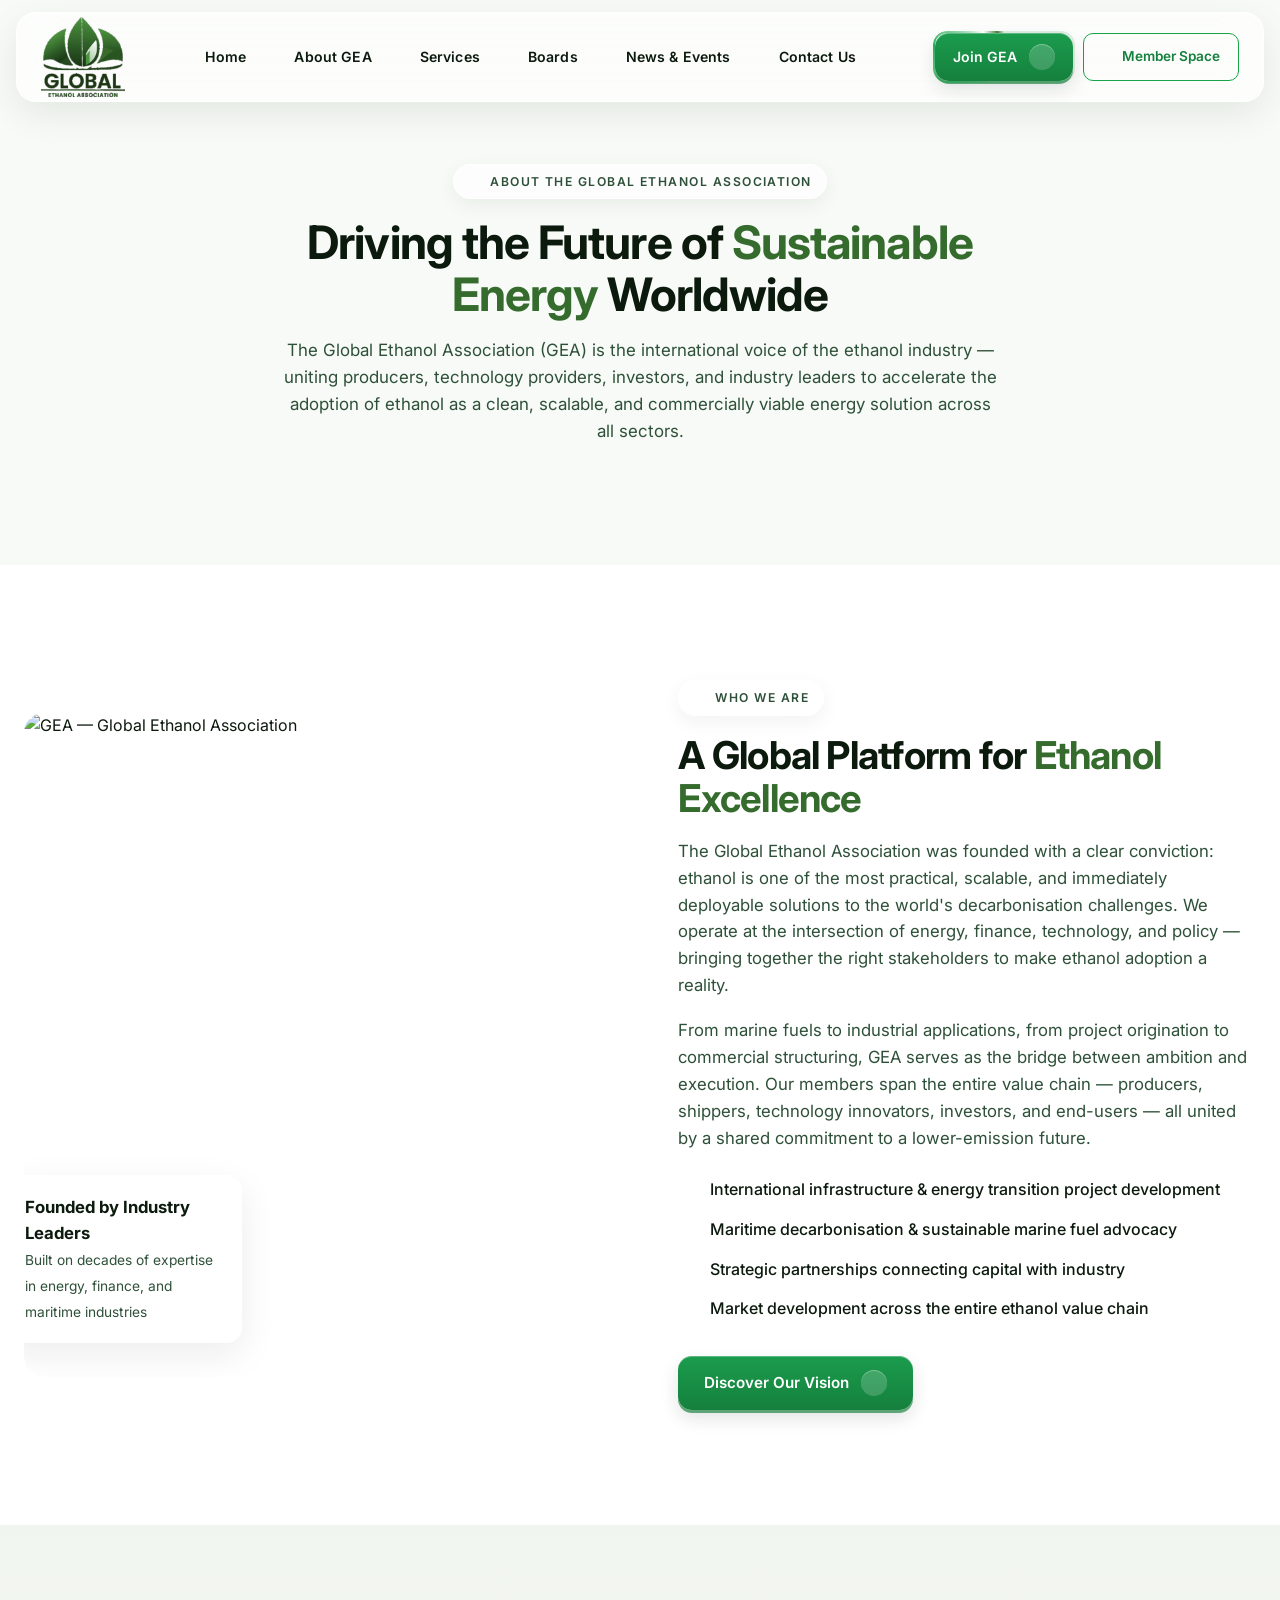
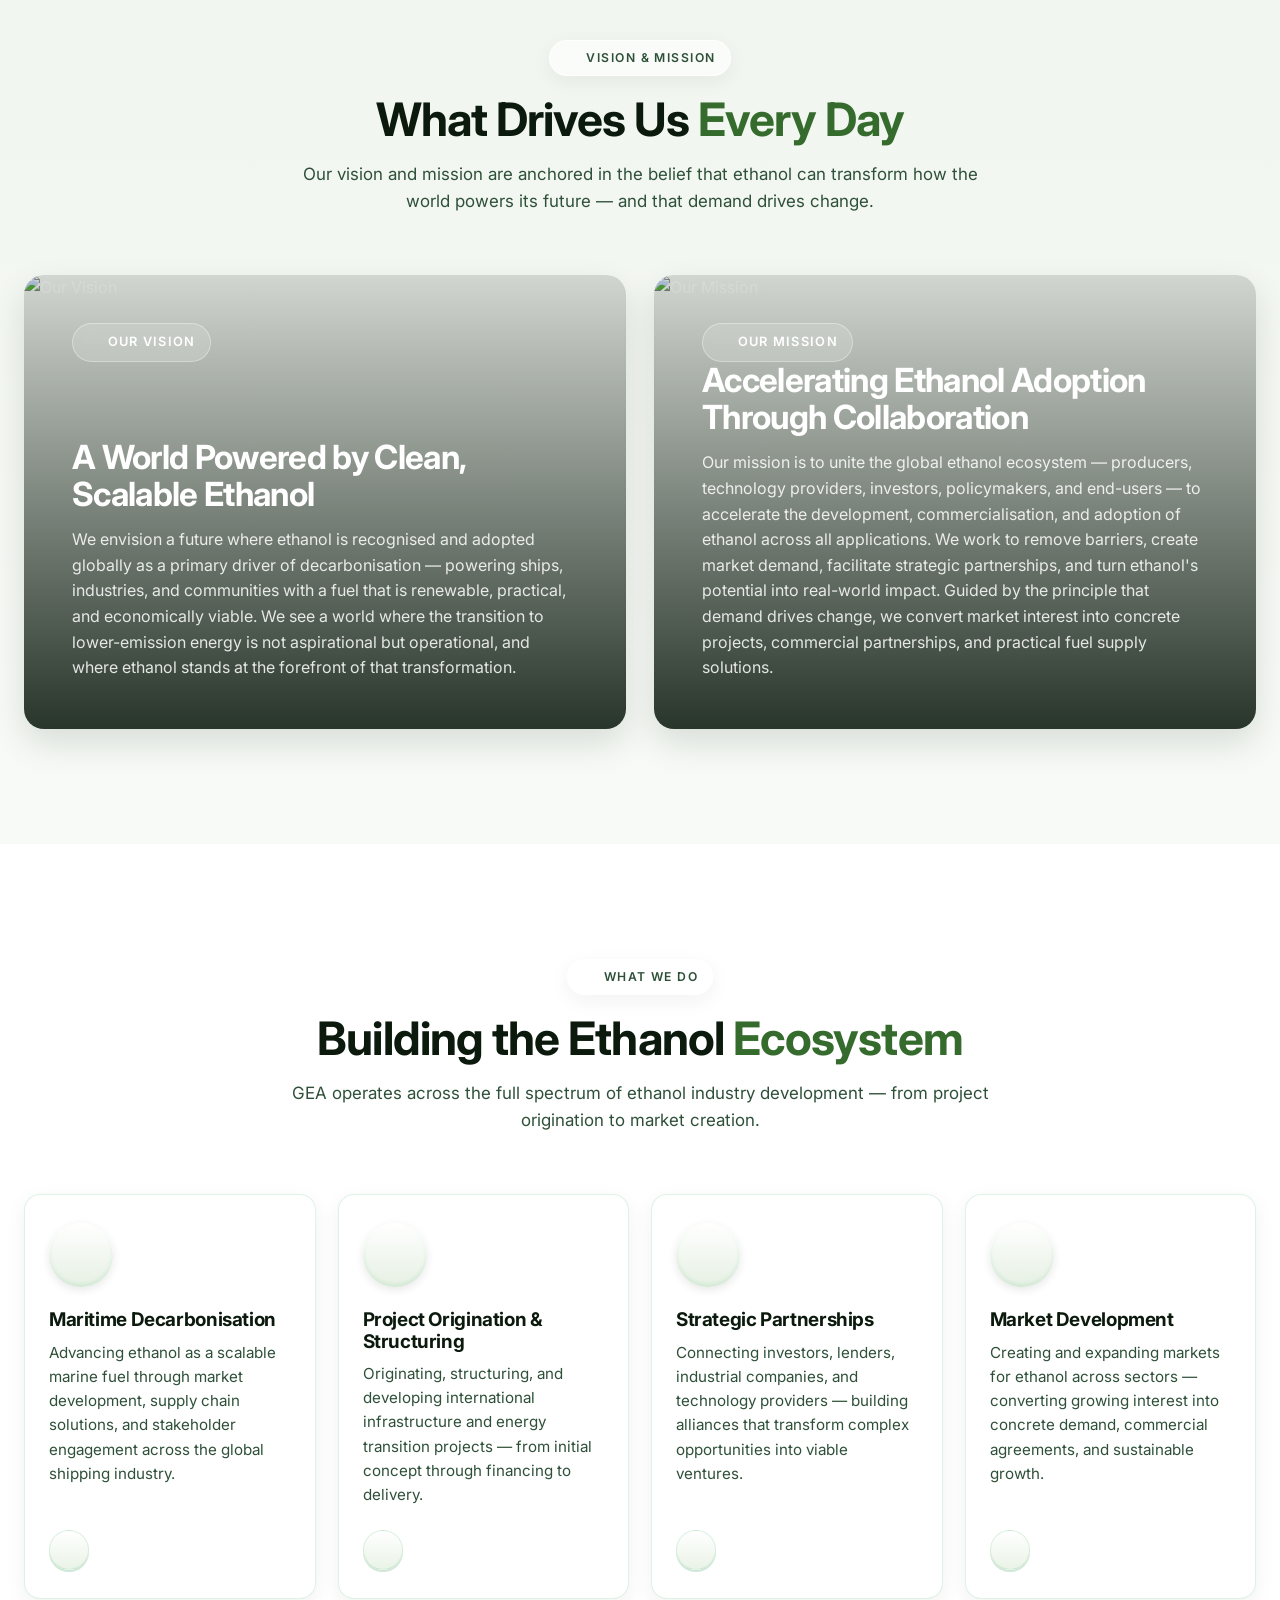
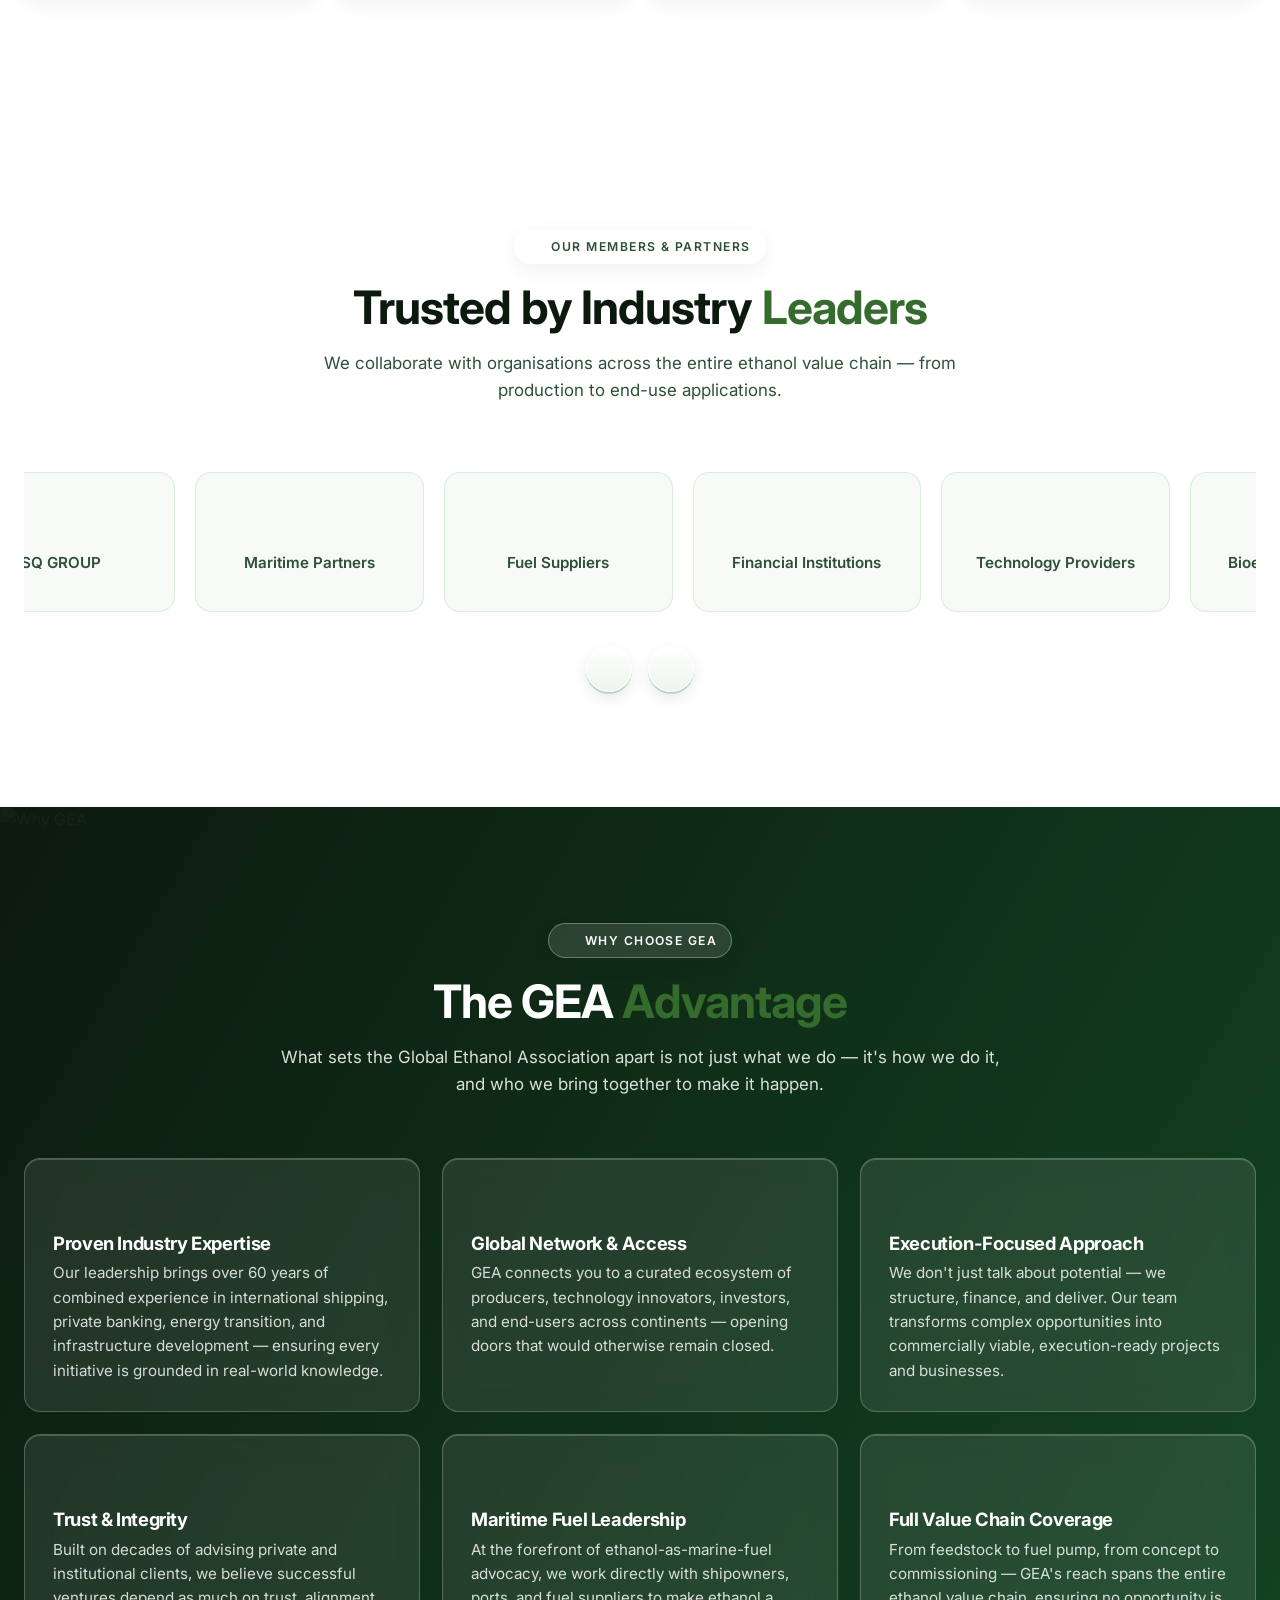
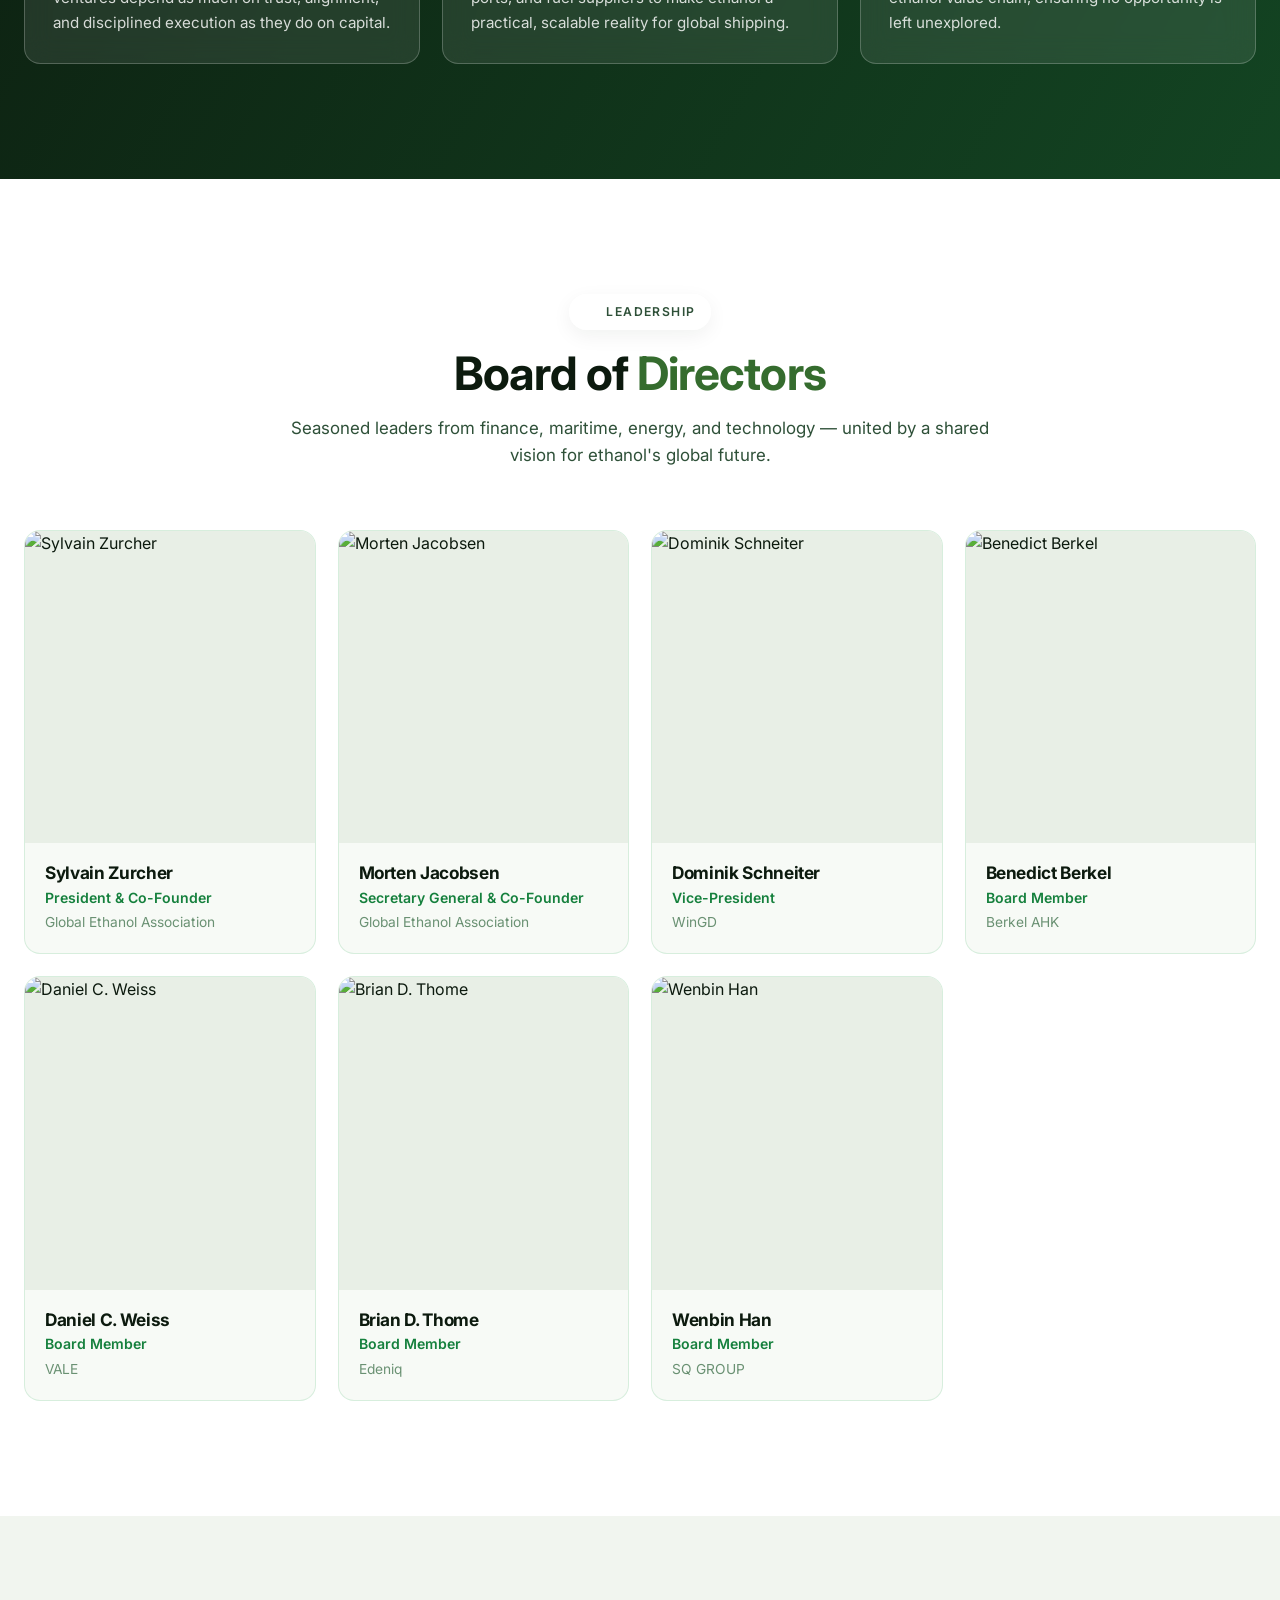
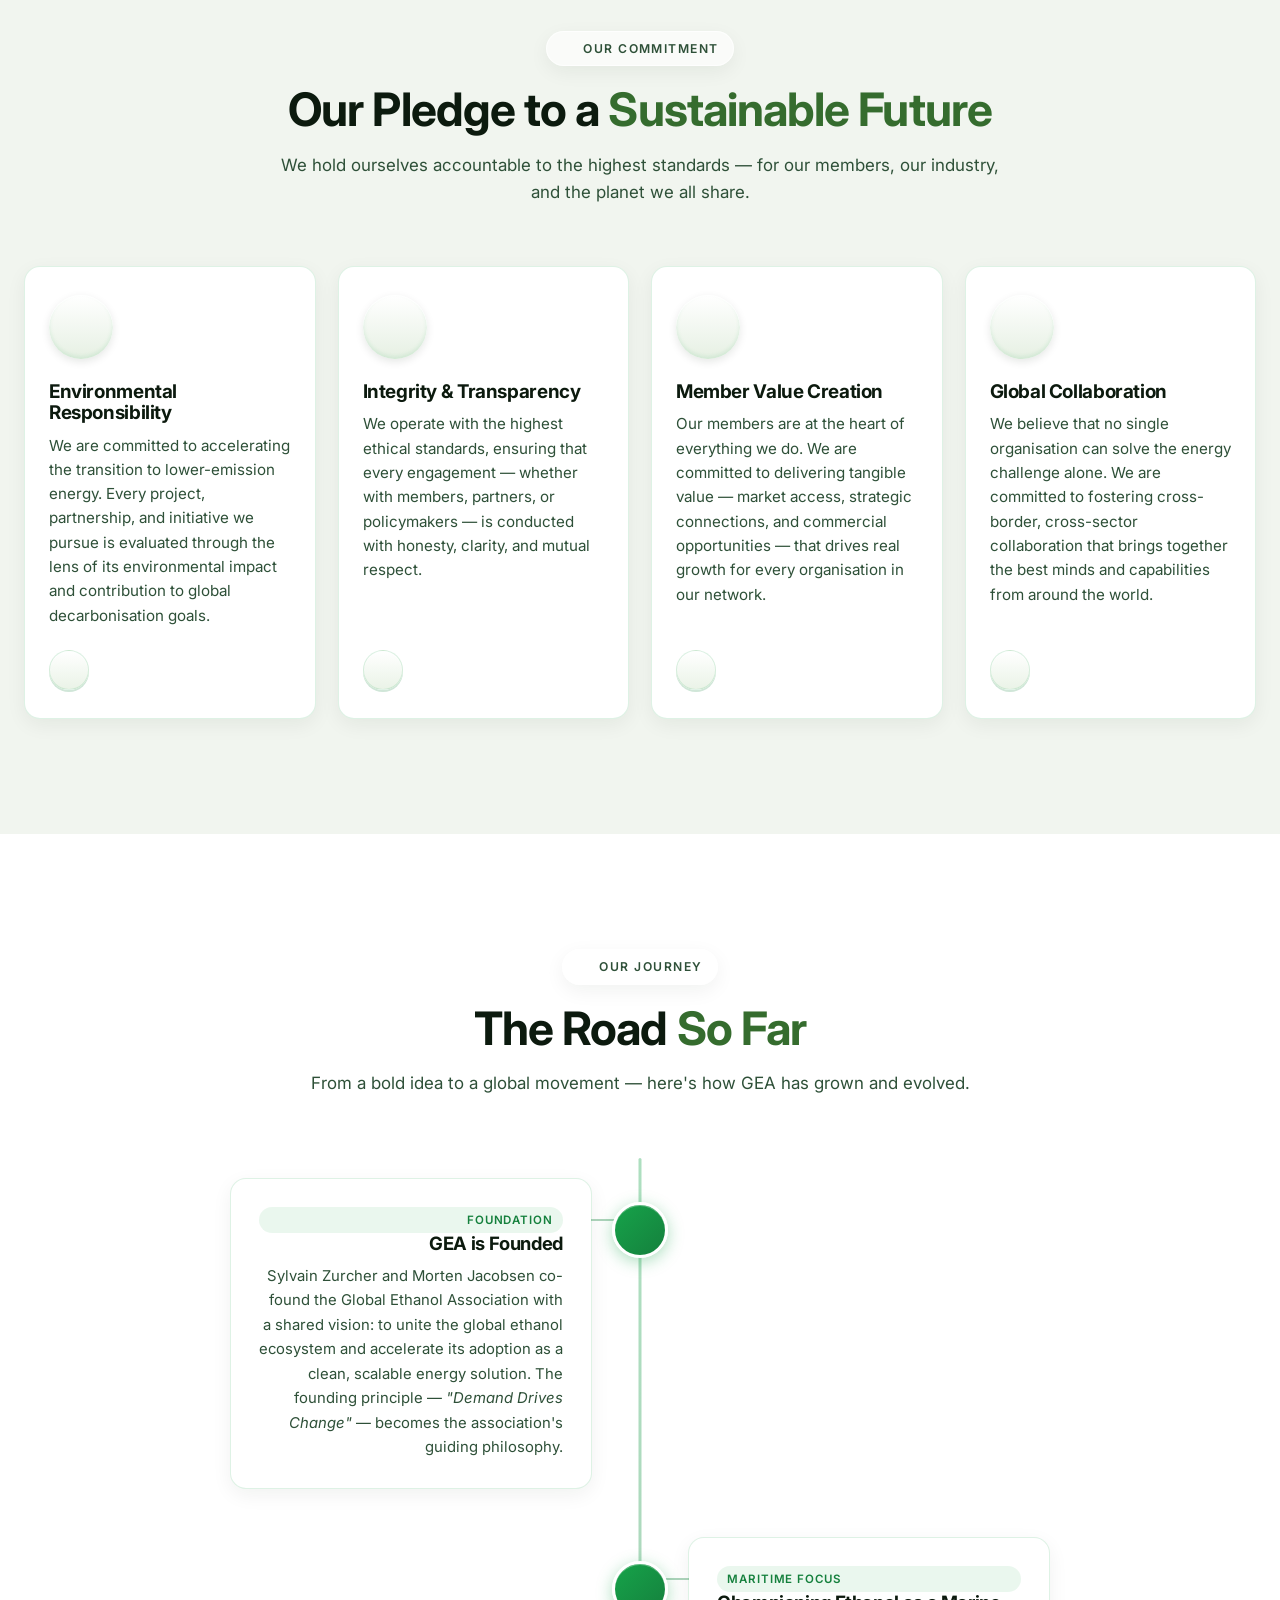
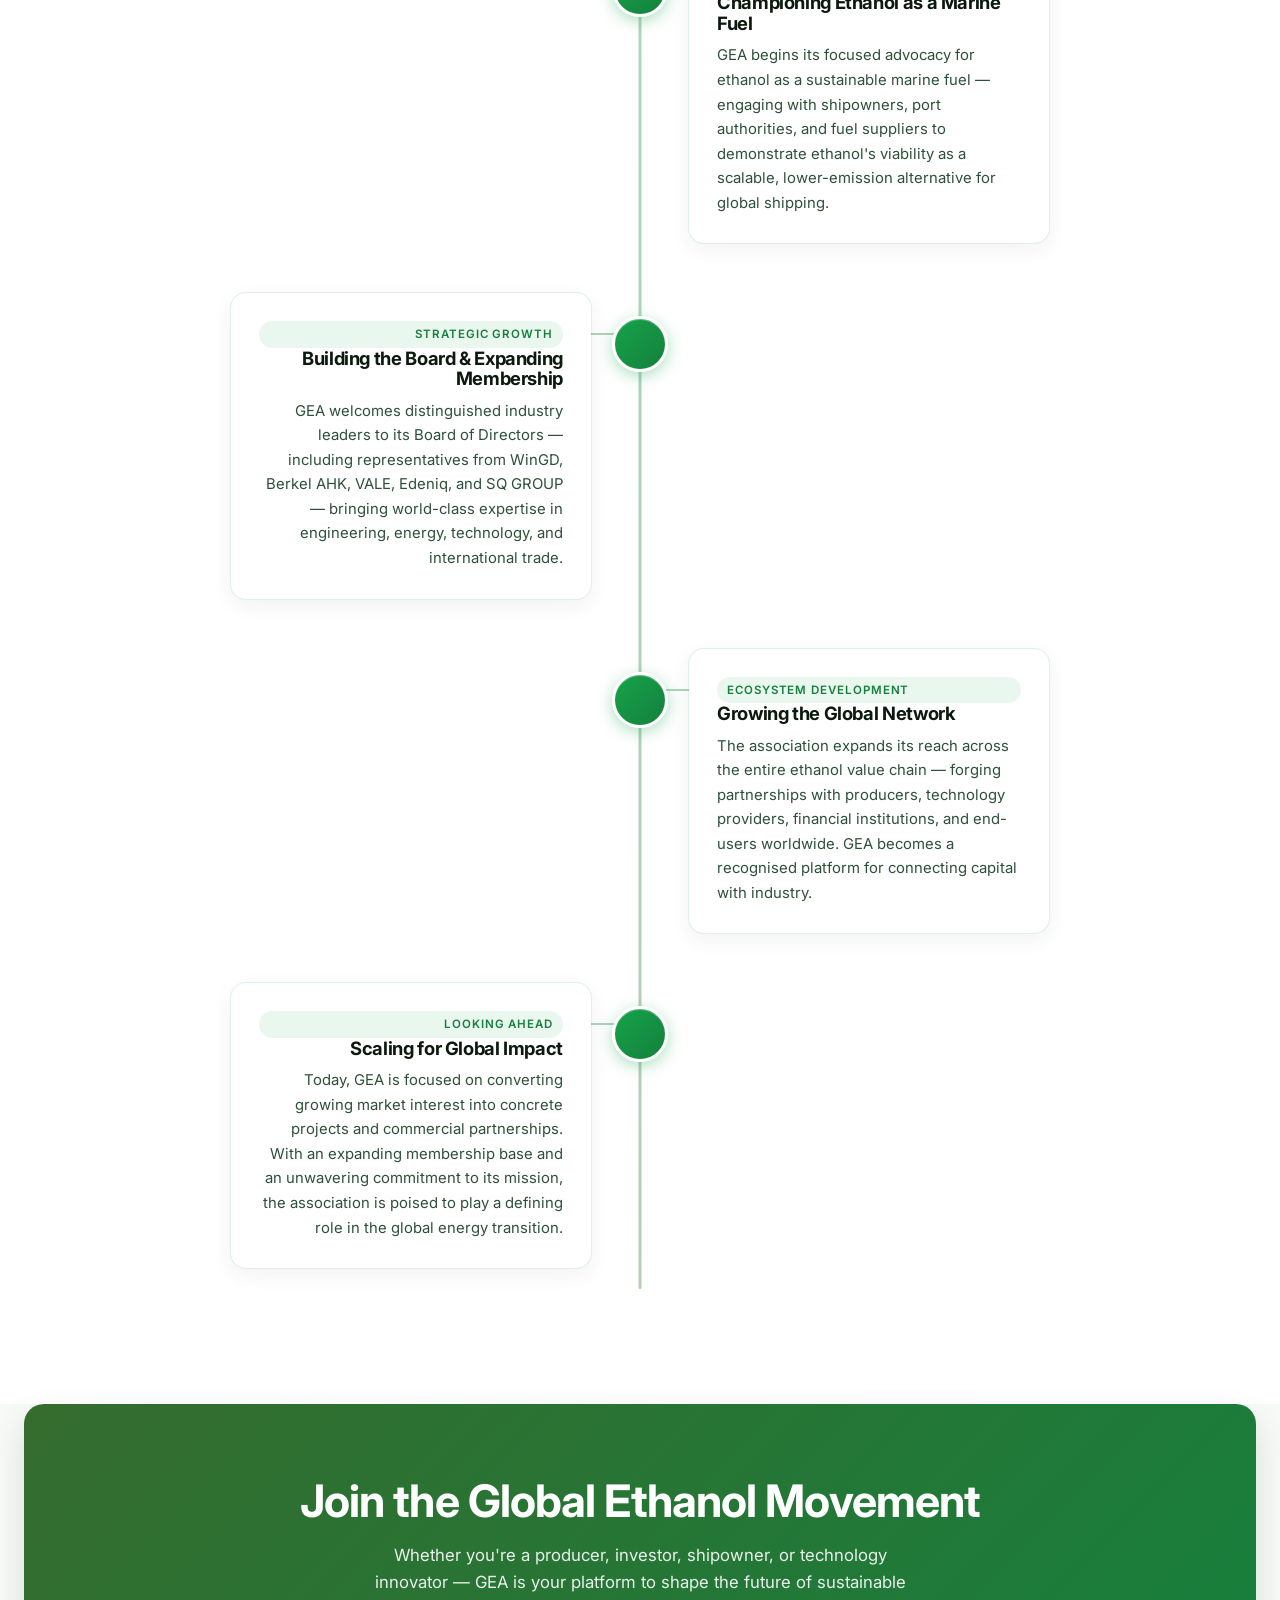
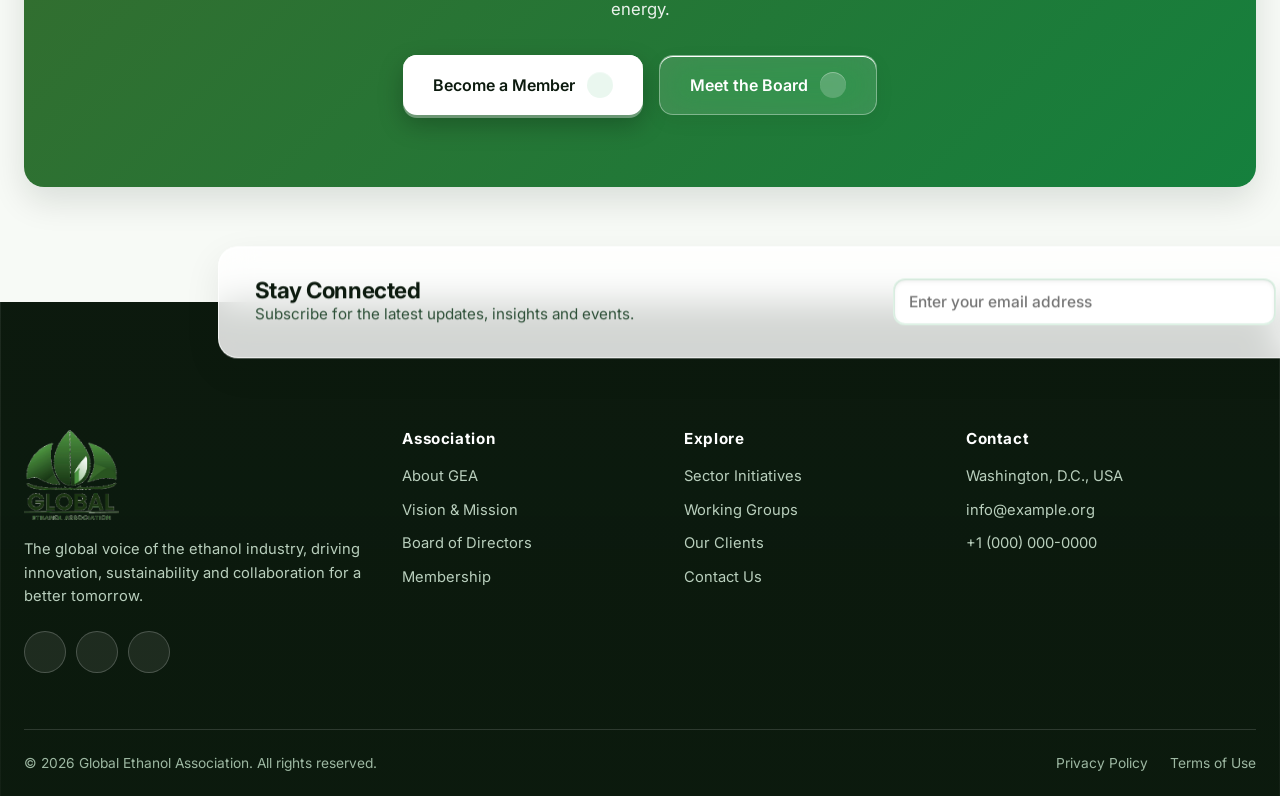
==== about.html @ d908e76a "first commit" ====
<!DOCTYPE html>
<html lang="en">
<head>
<meta charset="UTF-8">
<meta name="viewport" content="width=device-width, initial-scale=1">
<title>Global Ethanol Association | Stronger Together. Cleaner Future.</title>
<meta name="description" content="The Global Ethanol Association brings together the global ethanol industry to advance renewable fuels, innovation and collaboration.">
<link rel="preconnect" href="https://fonts.googleapis.com">
<link rel="preconnect" href="https://fonts.gstatic.com" crossorigin>
<link href="https://fonts.googleapis.com/css2?family=Inter:wght@400;500;600;700;800&display=swap" rel="stylesheet">
<script src="https://unpkg.com/lucide@latest"></script>

<link rel="stylesheet" href="css/style.css">
</head>

<body>
<a class="skip" href="#main">Skip to main content</a>

<!-- =============== HEADER =============== -->
<header class="header" id="header">
  <div class="bar">
    <a class="logo" href="index.html" aria-label="Global Ethanol Association home">
      <img src="assets/gea-logo-header.png" alt="Global Ethanol Association" width="190" height="46">
    </a>
    <nav class="nav" aria-label="Primary">
      <ul>
        <li><a href="index.html">Home</a></li>
        <li><a href="about.html" class="active">About GEA</a></li>
        <li><a href="services.html">Services</a></li>
        <li><a href="about.html#board">Boards</a></li>
        <li><a href="news-events.html">News &amp; Events</a></li>
        <li><a href="contact.html">Contact Us</a></li>
      </ul>
    </nav>
    <div class="header-actions">
      <a class="btn btn-primary btn-orbit sm" href="contact.html#join" id="joinGEABtn">Join GEA <span class="ico"><i data-lucide="arrow-right"></i></span></a>
      <a class="btn-member" href="#memberspace" id="memberSpaceBtn"><i data-lucide="lock"></i> Member Space</a>
      <button class="icon-btn menu-toggle" id="menuBtn" aria-label="Open menu" aria-expanded="false" aria-controls="mobileMenu"><i data-lucide="menu"></i></button>
    </div>
  </div>
</header>

<div class="mobile-menu" id="mobileMenu" aria-hidden="true">
  <div class="mobile-menu-inner">
    <a class="link" href="index.html">Home <i data-lucide="arrow-right"></i></a>
    <a class="link" href="about.html">About GEA <i data-lucide="arrow-right"></i></a>
    <a class="link" href="services.html">Services <i data-lucide="arrow-right"></i></a>
    <a class="link" href="about.html#board">Boards <i data-lucide="arrow-right"></i></a>
    <a class="link" href="news-events.html">News &amp; Events <i data-lucide="arrow-right"></i></a>
    <a class="link" href="contact.html">Contact Us <i data-lucide="arrow-right"></i></a>
    <div class="mobile-menu-btns">
      <a class="btn btn-primary btn-orbit lg" href="contact.html#join">Join GEA <span class="ico"><i data-lucide="arrow-right"></i></span></a>
      <a class="btn-member" href="#memberspace"><i data-lucide="lock"></i> Member Space</a>
    </div>
  </div>
</div>

<main id="main">

<!-- =========================================================
     ABOUT US PAGE
     ========================================================= -->

<!-- PAGE HERO -->
<section class="section bg-0 about-hero" id="top">
  <div class="container">
    <div class="section-head center reveal">
      <span class="eyebrow"><i data-lucide="globe"></i>About the Global Ethanol Association</span>
      <h2>Driving the Future of <em>Sustainable Energy</em> Worldwide</h2>
      <p>The Global Ethanol Association (GEA) is the international voice of the ethanol industry — uniting producers, technology providers, investors, and industry leaders to accelerate the adoption of ethanol as a clean, scalable, and commercially viable energy solution across all sectors.</p>
    </div>
  </div>
</section>

<!-- ABOUT US -->
<section class="section bg-1" id="about">
  <div class="container">
    <div class="about-grid">
      <div class="about-media reveal-img">
        <img class="main" src="https://images.unsplash.com/photo-1466611653911-95081537e5b7?w=800&q=80" alt="GEA — Global Ethanol Association">
        <div class="about-badge reveal">
          <strong>Founded by Industry Leaders</strong>
          <span>Built on decades of expertise in energy, finance, and maritime industries</span>
        </div>
      </div>
      <div class="about-text reveal">
        <span class="eyebrow"><i data-lucide="info"></i>Who We Are</span>
        <h2 class="about-title">A Global Platform for <em>Ethanol Excellence</em></h2>
        <p>The Global Ethanol Association was founded with a clear conviction: ethanol is one of the most practical, scalable, and immediately deployable solutions to the world's decarbonisation challenges. We operate at the intersection of energy, finance, technology, and policy — bringing together the right stakeholders to make ethanol adoption a reality.</p>
        <p>From marine fuels to industrial applications, from project origination to commercial structuring, GEA serves as the bridge between ambition and execution. Our members span the entire value chain — producers, shippers, technology innovators, investors, and end-users — all united by a shared commitment to a lower-emission future.</p>
        <ul class="checks">
          <li><i data-lucide="check-circle-2"></i>International infrastructure & energy transition project development</li>
          <li><i data-lucide="check-circle-2"></i>Maritime decarbonisation & sustainable marine fuel advocacy</li>
          <li><i data-lucide="check-circle-2"></i>Strategic partnerships connecting capital with industry</li>
          <li><i data-lucide="check-circle-2"></i>Market development across the entire ethanol value chain</li>
        </ul>
        <a href="#vision" class="btn btn-primary">
          Discover Our Vision
          <span class="ico"><i data-lucide="arrow-right"></i></span>
        </a>
      </div>
    </div>
  </div>
</section>

<!-- VISION & MISSION -->
<section class="section vm" id="vision">
  <div class="container">
    <div class="section-head center reveal">
      <span class="eyebrow"><i data-lucide="eye"></i>Vision & Mission</span>
      <h2>What Drives Us <em>Every Day</em></h2>
      <p>Our vision and mission are anchored in the belief that ethanol can transform how the world powers its future — and that demand drives change.</p>
    </div>
    <div class="vm-grid">
      <div class="vm-card reveal">
        <img class="bgimg" src="https://images.unsplash.com/photo-1508514177221-188b1cf16e9d?w=800&q=80" alt="Our Vision">
        <span class="tag"><i data-lucide="telescope"></i>Our Vision</span>
        <h3>A World Powered by Clean, Scalable Ethanol</h3>
        <p>We envision a future where ethanol is recognised and adopted globally as a primary driver of decarbonisation — powering ships, industries, and communities with a fuel that is renewable, practical, and economically viable. We see a world where the transition to lower-emission energy is not aspirational but operational, and where ethanol stands at the forefront of that transformation.</p>
      </div>
      <div class="vm-card reveal delay-1">
        <img class="bgimg" src="https://images.unsplash.com/photo-1497435334941-8c899ee9e8e9?w=800&q=80" alt="Our Mission">
        <span class="tag"><i data-lucide="target"></i>Our Mission</span>
        <h3>Accelerating Ethanol Adoption Through Collaboration</h3>
        <p>Our mission is to unite the global ethanol ecosystem — producers, technology providers, investors, policymakers, and end-users — to accelerate the development, commercialisation, and adoption of ethanol across all applications. We work to remove barriers, create market demand, facilitate strategic partnerships, and turn ethanol's potential into real-world impact. Guided by the principle that demand drives change, we convert market interest into concrete projects, commercial partnerships, and practical fuel supply solutions.</p>
      </div>
    </div>
  </div>
</section>

<!-- WHAT WE DO -->
<section class="section bg-1" id="sectors">
  <div class="container">
    <div class="section-head center reveal">
      <span class="eyebrow"><i data-lucide="layers"></i>What We Do</span>
      <h2>Building the Ethanol <em>Ecosystem</em></h2>
      <p>GEA operates across the full spectrum of ethanol industry development — from project origination to market creation.</p>
    </div>
    <div class="cards-4">
      <div class="card reveal">
        <div class="badge"><i data-lucide="ship"></i></div>
        <h3>Maritime Decarbonisation</h3>
        <p>Advancing ethanol as a scalable marine fuel through market development, supply chain solutions, and stakeholder engagement across the global shipping industry.</p>
        <span class="go"><i data-lucide="arrow-right"></i></span>
      </div>
      <div class="card reveal delay-1">
        <div class="badge"><i data-lucide="briefcase"></i></div>
        <h3>Project Origination & Structuring</h3>
        <p>Originating, structuring, and developing international infrastructure and energy transition projects — from initial concept through financing to delivery.</p>
        <span class="go"><i data-lucide="arrow-right"></i></span>
      </div>
      <div class="card reveal delay-2">
        <div class="badge"><i data-lucide="handshake"></i></div>
        <h3>Strategic Partnerships</h3>
        <p>Connecting investors, lenders, industrial companies, and technology providers — building alliances that transform complex opportunities into viable ventures.</p>
        <span class="go"><i data-lucide="arrow-right"></i></span>
      </div>
      <div class="card reveal delay-3">
        <div class="badge"><i data-lucide="trending-up"></i></div>
        <h3>Market Development</h3>
        <p>Creating and expanding markets for ethanol across sectors — converting growing interest into concrete demand, commercial agreements, and sustainable growth.</p>
        <span class="go"><i data-lucide="arrow-right"></i></span>
      </div>
    </div>
  </div>
</section>

<!-- OUR CLIENTS / MEMBERS CAROUSEL -->
<section class="section clients" id="clients">
  <div class="container">
    <div class="section-head center reveal">
      <span class="eyebrow"><i data-lucide="users"></i>Our Members & Partners</span>
      <h2>Trusted by Industry <em>Leaders</em></h2>
      <p>We collaborate with organisations across the entire ethanol value chain — from production to end-use applications.</p>
    </div>
    <div class="carousel reveal">
      <div class="track" id="clientTrack">
        <div class="client"><i data-lucide="anchor"></i><span>WinGD</span></div>
        <div class="client"><i data-lucide="factory"></i><span>Berkel AHK</span></div>
        <div class="client"><i data-lucide="globe-2"></i><span>VALE</span></div>
        <div class="client"><i data-lucide="flask-conical"></i><span>Edeniq</span></div>
        <div class="client"><i data-lucide="building-2"></i><span>SQ GROUP</span></div>
        <div class="client"><i data-lucide="ship"></i><span>Maritime Partners</span></div>
        <div class="client"><i data-lucide="fuel"></i><span>Fuel Suppliers</span></div>
        <div class="client"><i data-lucide="landmark"></i><span>Financial Institutions</span></div>
        <div class="client"><i data-lucide="cpu"></i><span>Technology Providers</span></div>
        <div class="client"><i data-lucide="leaf"></i><span>Bioenergy Producers</span></div>
      </div>
      <div class="carousel-ctrl">
        <button class="icon-btn" id="prevClient" aria-label="Previous partners"><i data-lucide="chevron-left"></i></button>
        <button class="icon-btn" id="nextClient" aria-label="Next partners"><i data-lucide="chevron-right"></i></button>
      </div>
    </div>
  </div>
</section>

<!-- WHY CHOOSE US -->
<section class="section why" id="join">
  <img class="bgimg" src="https://images.unsplash.com/photo-1473341304170-971dccb5ac1e?w=1600&q=80" alt="Why GEA">
  <div class="container">
    <div class="section-head center reveal">
      <span class="eyebrow"><i data-lucide="star"></i>Why Choose GEA</span>
      <h2 class="why-title">The GEA <em>Advantage</em></h2>
      <p>What sets the Global Ethanol Association apart is not just what we do — it's how we do it, and who we bring together to make it happen.</p>
    </div>
    <div class="why-grid">
      <div class="perk reveal">
        <i data-lucide="compass"></i>
        <h3>Proven Industry Expertise</h3>
        <p>Our leadership brings over 60 years of combined experience in international shipping, private banking, energy transition, and infrastructure development — ensuring every initiative is grounded in real-world knowledge.</p>
      </div>
      <div class="perk reveal delay-1">
        <i data-lucide="network"></i>
        <h3>Global Network & Access</h3>
        <p>GEA connects you to a curated ecosystem of producers, technology innovators, investors, and end-users across continents — opening doors that would otherwise remain closed.</p>
      </div>
      <div class="perk reveal delay-2">
        <i data-lucide="zap"></i>
        <h3>Execution-Focused Approach</h3>
        <p>We don't just talk about potential — we structure, finance, and deliver. Our team transforms complex opportunities into commercially viable, execution-ready projects and businesses.</p>
      </div>
      <div class="perk reveal">
        <i data-lucide="shield-check"></i>
        <h3>Trust & Integrity</h3>
        <p>Built on decades of advising private and institutional clients, we believe successful ventures depend as much on trust, alignment, and disciplined execution as they do on capital.</p>
      </div>
      <div class="perk reveal delay-1">
        <i data-lucide="anchor"></i>
        <h3>Maritime Fuel Leadership</h3>
        <p>At the forefront of ethanol-as-marine-fuel advocacy, we work directly with shipowners, ports, and fuel suppliers to make ethanol a practical, scalable reality for global shipping.</p>
      </div>
      <div class="perk reveal delay-2">
        <i data-lucide="refresh-ccw"></i>
        <h3>Full Value Chain Coverage</h3>
        <p>From feedstock to fuel pump, from concept to commissioning — GEA's reach spans the entire ethanol value chain, ensuring no opportunity is left unexplored.</p>
      </div>
    </div>
  </div>
</section>

<!-- BOARD OF DIRECTORS -->
<section class="section board" id="board">
  <div class="container">
    <div class="section-head center reveal">
      <span class="eyebrow"><i data-lucide="crown"></i>Leadership</span>
      <h2>Board of <em>Directors</em></h2>
      <p>Seasoned leaders from finance, maritime, energy, and technology — united by a shared vision for ethanol's global future.</p>
    </div>
    <div class="board-grid">

      <div class="member reveal">
        <div class="ph">
          <img src="https://images.unsplash.com/photo-1560250097-0b93528c311a?w=600&q=80" alt="Sylvain Zurcher">
        </div>
        <div class="info">
          <h3>Sylvain Zurcher</h3>
          <p class="role">President & Co-Founder</p>
          <p class="org">Global Ethanol Association</p>
        </div>
      </div>

      <div class="member reveal delay-1">
        <div class="ph">
          <img src="https://images.unsplash.com/photo-1519085360753-af0119f7cbe7?w=600&q=80" alt="Morten Jacobsen">
        </div>
        <div class="info">
          <h3>Morten Jacobsen</h3>
          <p class="role">Secretary General & Co-Founder</p>
          <p class="org">Global Ethanol Association</p>
        </div>
      </div>

      <div class="member reveal delay-2">
        <div class="ph">
          <img src="https://images.unsplash.com/photo-1472099645785-5658abf4ff4e?w=600&q=80" alt="Dominik Schneiter">
        </div>
        <div class="info">
          <h3>Dominik Schneiter</h3>
          <p class="role">Vice-President</p>
          <p class="org">WinGD</p>
        </div>
      </div>

      <div class="member reveal delay-3">
        <div class="ph">
          <img src="https://images.unsplash.com/photo-1507003211169-0a1dd7228f2d?w=600&q=80" alt="Benedict Berkel">
        </div>
        <div class="info">
          <h3>Benedict Berkel</h3>
          <p class="role">Board Member</p>
          <p class="org">Berkel AHK</p>
        </div>
      </div>

      <div class="member reveal">
        <div class="ph">
          <img src="https://images.unsplash.com/photo-1519345182560-3f2917c472ef?w=600&q=80" alt="Daniel C. Weiss">
        </div>
        <div class="info">
          <h3>Daniel C. Weiss</h3>
          <p class="role">Board Member</p>
          <p class="org">VALE</p>
        </div>
      </div>

      <div class="member reveal delay-1">
        <div class="ph">
          <img src="https://images.unsplash.com/photo-1500648767791-00dcc994a43e?w=600&q=80" alt="Brian D. Thome">
        </div>
        <div class="info">
          <h3>Brian D. Thome</h3>
          <p class="role">Board Member</p>
          <p class="org">Edeniq</p>
        </div>
      </div>

      <div class="member reveal delay-2">
        <div class="ph">
          <img src="https://images.unsplash.com/photo-1544005313-94ddf0286df2?w=600&q=80" alt="Wenbin Han">
        </div>
        <div class="info">
          <h3>Wenbin Han</h3>
          <p class="role">Board Member</p>
          <p class="org">SQ GROUP</p>
        </div>
      </div>

    </div>
  </div>
</section>

<!-- OUR COMMITMENT -->
<section class="section bg-2">
  <div class="container">
    <div class="section-head center reveal">
      <span class="eyebrow"><i data-lucide="heart-handshake"></i>Our Commitment</span>
      <h2>Our Pledge to a <em>Sustainable Future</em></h2>
      <p>We hold ourselves accountable to the highest standards — for our members, our industry, and the planet we all share.</p>
    </div>
    <div class="cards-4">

      <div class="card reveal">
        <div class="badge"><i data-lucide="leaf"></i></div>
        <h3>Environmental Responsibility</h3>
        <p>We are committed to accelerating the transition to lower-emission energy. Every project, partnership, and initiative we pursue is evaluated through the lens of its environmental impact and contribution to global decarbonisation goals.</p>
        <span class="go"><i data-lucide="arrow-right"></i></span>
      </div>

      <div class="card reveal delay-1">
        <div class="badge"><i data-lucide="scale"></i></div>
        <h3>Integrity & Transparency</h3>
        <p>We operate with the highest ethical standards, ensuring that every engagement — whether with members, partners, or policymakers — is conducted with honesty, clarity, and mutual respect.</p>
        <span class="go"><i data-lucide="arrow-right"></i></span>
      </div>

      <div class="card reveal delay-2">
        <div class="badge"><i data-lucide="users-2"></i></div>
        <h3>Member Value Creation</h3>
        <p>Our members are at the heart of everything we do. We are committed to delivering tangible value — market access, strategic connections, and commercial opportunities — that drives real growth for every organisation in our network.</p>
        <span class="go"><i data-lucide="arrow-right"></i></span>
      </div>

      <div class="card reveal delay-3">
        <div class="badge"><i data-lucide="globe"></i></div>
        <h3>Global Collaboration</h3>
        <p>We believe that no single organisation can solve the energy challenge alone. We are committed to fostering cross-border, cross-sector collaboration that brings together the best minds and capabilities from around the world.</p>
        <span class="go"><i data-lucide="arrow-right"></i></span>
      </div>

    </div>
  </div>
</section>

<!-- OUR JOURNEY SO FAR — TIMELINE -->
<section class="section bg-1">
  <div class="container">
    <div class="section-head center reveal">
      <span class="eyebrow"><i data-lucide="route"></i>Our Journey</span>
      <h2>The Road <em>So Far</em></h2>
      <p>From a bold idea to a global movement — here's how GEA has grown and evolved.</p>
    </div>

    <!-- TIMELINE -->
    <div class="timeline-wrap">

      <!-- Timeline Item 1 -->
      <div class="timeline-item reveal">
        <div class="timeline-dot"><i data-lucide="flag"></i></div>
        <div class="timeline-content card">
          <span class="status">Foundation</span>
          <h3>GEA is Founded</h3>
          <p>Sylvain Zurcher and Morten Jacobsen co-found the Global Ethanol Association with a shared vision: to unite the global ethanol ecosystem and accelerate its adoption as a clean, scalable energy solution. The founding principle — <em>"Demand Drives Change"</em> — becomes the association's guiding philosophy.</p>
        </div>
      </div>

      <!-- Timeline Item 2 -->
      <div class="timeline-item reveal delay-1">
        <div class="timeline-dot"><i data-lucide="anchor"></i></div>
        <div class="timeline-content card">
          <span class="status">Maritime Focus</span>
          <h3>Championing Ethanol as a Marine Fuel</h3>
          <p>GEA begins its focused advocacy for ethanol as a sustainable marine fuel — engaging with shipowners, port authorities, and fuel suppliers to demonstrate ethanol's viability as a scalable, lower-emission alternative for global shipping.</p>
        </div>
      </div>

      <!-- Timeline Item 3 -->
      <div class="timeline-item reveal delay-2">
        <div class="timeline-dot"><i data-lucide="handshake"></i></div>
        <div class="timeline-content card">
          <span class="status">Strategic Growth</span>
          <h3>Building the Board & Expanding Membership</h3>
          <p>GEA welcomes distinguished industry leaders to its Board of Directors — including representatives from WinGD, Berkel AHK, VALE, Edeniq, and SQ GROUP — bringing world-class expertise in engineering, energy, technology, and international trade.</p>
        </div>
      </div>

      <!-- Timeline Item 4 -->
      <div class="timeline-item reveal delay-3">
        <div class="timeline-dot"><i data-lucide="network"></i></div>
        <div class="timeline-content card">
          <span class="status">Ecosystem Development</span>
          <h3>Growing the Global Network</h3>
          <p>The association expands its reach across the entire ethanol value chain — forging partnerships with producers, technology providers, financial institutions, and end-users worldwide. GEA becomes a recognised platform for connecting capital with industry.</p>
        </div>
      </div>

      <!-- Timeline Item 5 -->
      <div class="timeline-item reveal delay-4">
        <div class="timeline-dot"><i data-lucide="rocket"></i></div>
        <div class="timeline-content card">
          <span class="status">Looking Ahead</span>
          <h3>Scaling for Global Impact</h3>
          <p>Today, GEA is focused on converting growing market interest into concrete projects and commercial partnerships. With an expanding membership base and an unwavering commitment to its mission, the association is poised to play a defining role in the global energy transition.</p>
        </div>
      </div>

    </div>
  </div>
</section>

<!-- CTA STRIP -->
<section class="section bg-0 about-cta-section">
  <div class="container">
    <div class="about-cta reveal">
      <h2>Join the Global Ethanol Movement</h2>
      <p>Whether you're a producer, investor, shipowner, or technology innovator — GEA is your platform to shape the future of sustainable energy.</p>
      <div class="about-cta-actions">
        <a href="mailto:info@example.org?subject=GEA%20Membership" class="btn btn-light lg">
          Become a Member
          <span class="ico"><i data-lucide="arrow-right"></i></span>
        </a>
        <a href="#board" class="btn btn-glass lg about-cta-secondary">
          Meet the Board
          <span class="ico"><i data-lucide="users"></i></span>
        </a>
      </div>
    </div>
  </div>
</section>
</main>

<!-- =============== FOOTER =============== -->
 <div>
   <div class="footer-cta">
    <div><h3>Stay Connected</h3><p>Subscribe for the latest updates, insights and events.</p></div>
    <form class="news" id="newsForm" novalidate>
      <div class="field"><label class="sr-only" for="nl">Email address</label><input id="nl" type="email" placeholder="Enter your email address" autocomplete="email" required><span class="err" id="e-nl">Enter a valid email address.</span></div>
      <button class="btn btn-primary btn-orbit" type="submit">Subscribe</button>
    </form>
  </div>
<footer class="footer" id="footer">
  
  <img class="bgimg" id="footerBg" src="https://images.unsplash.com/photo-1448375240586-882707db888b?auto=format&fit=crop&w=1800&q=80" alt="" loading="lazy">
 

  <div class="container footer-main">
    <div>
      <a class="logo" href="#top"><img src="assets/gea-logo.png" alt="Global Ethanol Association"></a>
      <p>The global voice of the ethanol industry, driving innovation, sustainability and collaboration for a better tomorrow.</p>
      <div class="social">
        <a href="#" aria-label="LinkedIn"><i data-lucide="linkedin"></i></a>
        <a href="#" aria-label="X / Twitter"><i data-lucide="twitter"></i></a>
        <a href="#" aria-label="YouTube"><i data-lucide="youtube"></i></a>
      </div>
    </div>
    <div><h4>Association</h4><ul><li><a href="#about">About GEA</a></li><li><a href="#vision">Vision &amp; Mission</a></li><li><a href="#board">Board of Directors</a></li><li><a href="#join">Membership</a></li></ul></div>
    <div><h4>Explore</h4><ul><li><a href="#sectors">Sector Initiatives</a></li><li><a href="#groups">Working Groups</a></li><li><a href="#clients">Our Clients</a></li><li><a href="#contact">Contact Us</a></li></ul></div>
    <div><h4>Contact</h4><ul><li>Washington, D.C., USA</li><li><a href="mailto:info@example.org">info@example.org</a></li><li><a href="tel:+10000000000">+1 (000) 000-0000</a></li></ul></div>
  </div>

  <div class="container footer-bottom">
    <span>© <span id="year">2026</span> Global Ethanol Association. All rights reserved.</span>
    <nav aria-label="Legal"><a href="#">Privacy Policy</a><a href="#">Terms of Use</a></nav>
  </div>
</footer>

 </div>

<button class="icon-btn to-top" id="toTop" aria-label="Back to top"><i data-lucide="arrow-up"></i></button>

<script src="js/main.js"></script>
</body>
</html>
---- css/style.css ----
/* =========================================================
   1. DESIGN TOKENS (official GEA palette preserved)
   ========================================================= */
@property --angle {
  syntax: "<angle>";
  initial-value: 0deg;
  inherits: false;
}

:root {
  --bg0: #f7faf6;
  --bg1: #ffffff;
  --bg2: #f1f5ef;
  --bg3: #e8efe6;
  --accent: #16a34a;
  --accent-hi: #15803d;
  --accent-warm: #356C2E;
  --accent-dim: rgba(22, 163, 74, .09);
  --accent-dim2: rgba(22, 163, 74, .04);
  --t1: #0c1a0e;
  --t2: #2e5038;
  --t3: #6a9173;
  --border: rgba(22, 163, 74, .14);
  --border-hover: rgba(21, 128, 61, .35);
  --font-sans: "Inter", -apple-system, BlinkMacSystemFont, "Segoe UI", sans-serif;

  /* glass */
  --glass-bg: rgba(255, 255, 255, .62);
  --glass-bg-strong: rgba(255, 255, 255, .82);
  --glass-border: rgba(255, 255, 255, .75);
  --glass-blur: blur(18px) saturate(125%);
  --glass-shadow: 0 12px 36px rgba(12, 26, 14, .08), inset 0 1px 0 rgba(255, 255, 255, .85);
  --shadow-soft: 0 6px 20px rgba(12, 26, 14, .06);
  --shadow-lift: 0 14px 34px rgba(12, 26, 14, .12);

  /* tactile */
  --raised: 0 3px 0 rgba(21, 128, 61, .65), 0 8px 18px rgba(12, 26, 14, .12), inset 0 1px 0 rgba(255, 255, 255, .28);
  --recessed: inset 0 2px 4px rgba(12, 26, 14, .08), inset 0 0 0 1px rgba(22, 163, 74, .12);
  --focus-ring: 0 0 0 3px #fff, 0 0 0 5px var(--accent-hi);

  /* motion */
  --motion-fast: 150ms;
  --motion-normal: 220ms;
  --motion-slow: 520ms;
  --ease-standard: cubic-bezier(.2, 0, 0, 1);
  --ease-emphasized: cubic-bezier(.2, .8, .2, 1);

  --radius-sm: 12px;
  --radius-md: 16px;
  --radius-lg: 20px;
  --container: 1240px;
  --header-h: 84px;
}

/* =========================================================
   2. BASE
   ========================================================= */
*,
*::before,
*::after {
  box-sizing: border-box
}

html {
  scroll-behavior: smooth;
  scroll-padding-top: calc(var(--header-h) + 24px)
}

body {
  margin: 0;
  font-family: var(--font-sans);
  background: var(--bg0);
  color: var(--t1);
  line-height: 1.6;
  -webkit-font-smoothing: antialiased;
  overflow-x: hidden
}

img,
video {
  max-width: 100%;
  display: block
}

a {
  color: inherit;
  text-decoration: none
}

ul {
  list-style: none;
  margin: 0;
  padding: 0
}

h1,
h2,
h3,
h4 {
  margin: 0;
  line-height: 1.12;
  letter-spacing: -.02em
}

p {
  margin: 0
}

.container {
  width: min(var(--container), 100% - 48px);
  margin-inline: auto
}

.section {
  padding: clamp(72px, 9vw, 128px) 0;
  position: relative
}

.bg-0 {
  background: var(--bg0)
}

.bg-1 {
  background: var(--bg1)
}

.bg-2 {
  background: var(--bg2)
}

.sr-only {
  position: absolute;
  width: 1px;
  height: 1px;
  overflow: hidden;
  clip: rect(0 0 0 0);
  white-space: nowrap
}

:focus-visible {
  outline: none;
  box-shadow: var(--focus-ring);
  border-radius: 8px
}

.skip {
  position: absolute;
  left: -999px;
  top: 8px;
  background: var(--t1);
  color: #fff;
  padding: 10px 16px;
  border-radius: 8px;
  z-index: 200
}

.skip:focus {
  left: 8px
}

[data-lucide] {
  width: 1em;
  height: 1em;
  stroke-width: 2
}

.eyebrow {
  display: inline-flex;
  align-items: center;
  gap: 8px;
  font-size: .76rem;
  font-weight: 600;
  letter-spacing: .12em;
  text-transform: uppercase;
  color: var(--t2);
  padding: 7px 14px;
  border-radius: 999px;
  background: var(--glass-bg);
  border: 1px solid var(--glass-border);
  box-shadow: var(--shadow-soft)
}

.eyebrow i {
  color: var(--accent);
  font-size: 14px
}

.section-head {
  max-width: 720px;
  margin-bottom: clamp(36px, 5vw, 60px)
}

.section-head.center {
  margin-inline: auto;
  text-align: center
}

.section-head h2 {
  font-size: clamp(2rem, 3.6vw, 3.1rem);
  font-weight: 700;
  margin-top: 18px
}

.section-head h2 em {
  font-style: normal;
  color: var(--accent-warm)
}

.section-head p {
  margin-top: 16px;
  color: var(--t2);
  font-size: 1.06rem
}

/* =========================================================
   3. BUTTON SYSTEM
   ========================================================= */
.btn {
  --pad-y: 14px;
  --pad-x: 26px;
  position: relative;
  isolation: isolate;
  display: inline-flex;
  align-items: center;
  justify-content: center;
  gap: 12px;
  padding: var(--pad-y) var(--pad-x);
  font: 600 .95rem/1 var(--font-sans);
  border: 0;
  border-radius: 14px;
  cursor: pointer;
  transition: transform var(--motion-normal) var(--ease-standard), box-shadow var(--motion-normal) var(--ease-standard), background var(--motion-normal), color var(--motion-normal)
}

.btn .ico {
  display: grid;
  place-items: center;
  width: 26px;
  height: 26px;
  border-radius: 50%;
  background: rgba(255, 255, 255, .18);
  box-shadow: inset 0 1px 0 rgba(255, 255, 255, .3);
  transition: transform var(--motion-normal) var(--ease-standard)
}

.btn:hover .ico {
  transform: translateX(3px)
}

.btn-primary {
  color: #fff;
  background: linear-gradient(180deg, #1b9c4d 0%, var(--accent-hi) 100%);
  box-shadow: var(--raised)
}

.btn-primary:hover {
  transform: translateY(-2px);
  box-shadow: 0 5px 0 rgba(21, 128, 61, .65), 0 12px 24px rgba(12, 26, 14, .16), inset 0 1px 0 rgba(255, 255, 255, .3)
}

.btn-primary:active {
  transform: translateY(2px);
  box-shadow: 0 1px 0 rgba(21, 128, 61, .65), 0 3px 8px rgba(12, 26, 14, .12), inset 0 1px 0 rgba(255, 255, 255, .2)
}

.btn-glass {
  color: var(--t1);
  background: var(--glass-bg-strong);
  border: 1px solid var(--glass-border);
  box-shadow: var(--shadow-soft), inset 0 1px 0 #fff;
  backdrop-filter: var(--glass-blur);
  -webkit-backdrop-filter: var(--glass-blur)
}

.btn-glass .ico {
  background: var(--accent-dim);
  color: var(--accent-hi)
}

.btn-glass:hover {
  transform: translateY(-2px);
  border-color: var(--border-hover);
  box-shadow: var(--shadow-lift), inset 0 1px 0 #fff
}

.btn-glass:active {
  transform: translateY(1px)
}

.btn-text {
  padding: 6px 0;
  border-radius: 6px;
  color: var(--accent-hi);
  background: none;
  position: relative
}

.btn-text::after {
  content: "";
  position: absolute;
  left: 0;
  bottom: 2px;
  height: 2px;
  width: 100%;
  background: currentColor;
  transform: scaleX(0);
  transform-origin: left;
  transition: transform var(--motion-normal) var(--ease-standard)
}

.btn-text:hover::after {
  transform: scaleX(1)
}

/* Continuous animated border: rotating conic-gradient masked to a 2px ring */
.btn-orbit::before {
  content: "";
  position: absolute;
  inset: -2px;
  border-radius: inherit;
  padding: 2px;
  z-index: -1;
  pointer-events: none;
  background: conic-gradient(from var(--angle), rgba(21, 128, 61, .15) 0deg, rgba(21, 128, 61, .15) 200deg, #16a34a 280deg, rgba(255, 255, 255, .95) 320deg, #356C2E 345deg, rgba(21, 128, 61, .15) 360deg);
  -webkit-mask: linear-gradient(#000 0 0) content-box, linear-gradient(#000 0 0);
  -webkit-mask-composite: xor;
  mask: linear-gradient(#000 0 0) content-box exclude, linear-gradient(#000 0 0);
  animation: orbit 5s linear infinite;
  opacity: .9;
  transition: opacity var(--motion-normal)
}

.btn-orbit:hover::before {
  opacity: 1;
  animation-duration: 3.2s
}

.btn-orbit.on-dark::before {
  background: conic-gradient(from var(--angle), rgba(255, 255, 255, .12) 0deg, rgba(255, 255, 255, .12) 200deg, #4ade80 280deg, #fff 322deg, #16a34a 345deg, rgba(255, 255, 255, .12) 360deg)
}

@keyframes orbit {
  to {
    --angle: 360deg
  }
}

/* Fallback for browsers without @property: static ring */
@supports not (background:conic-gradient(from 1turn at 50% 50%, red, blue)) {
  .btn-orbit::before {
    background: var(--accent)
  }
}

.btn.lg {
  --pad-y: 16px;
  --pad-x: 30px;
  font-size: 1rem
}

.btn.sm {
  --pad-y: 11px;
  --pad-x: 18px;
  font-size: .88rem
}

.icon-btn {
  width: 46px;
  height: 46px;
  border-radius: 50%;
  display: grid;
  place-items: center;
  border: 1px solid var(--glass-border);
  background: linear-gradient(180deg, #fff, #eef4ec);
  color: var(--accent-hi);
  cursor: pointer;
  box-shadow: 0 2px 0 rgba(21, 128, 61, .25), 0 6px 14px rgba(12, 26, 14, .1), inset 0 1px 0 #fff;
  transition: transform var(--motion-fast), box-shadow var(--motion-fast);
  font-size: 20px
}

.icon-btn:hover {
  transform: translateY(-1px)
}

.icon-btn:active {
  transform: translateY(2px);
  box-shadow: 0 0 0 rgba(0, 0, 0, 0), inset 0 2px 4px rgba(12, 26, 14, .12)
}

/* =========================================================
   4. HEADER
   ========================================================= */
.header {
  position: fixed;
  top: 12px;
  left: 0;
  right: 0;
  z-index: 100;
  transition: top var(--motion-normal)
}

.header .bar {
  width: min(1400px, 100% - 32px);
  margin-inline: auto;
  height: 90px;
  display: flex;
  align-items: center;
  justify-content: space-between;
  gap: 16px;
  padding: 0 24px;
  border-radius: 20px;
  background: var(--glass-bg);
  backdrop-filter: var(--glass-blur);
  -webkit-backdrop-filter: var(--glass-blur);
  border: 1px solid var(--glass-border);
  box-shadow: var(--glass-shadow);
  transition: background var(--motion-normal), box-shadow var(--motion-normal), height var(--motion-normal)
}

.header.scrolled .bar {
  background: rgba(255, 255, 255, .92);
  box-shadow: 0 8px 32px rgba(12, 26, 14, .13), inset 0 1px 0 #fff;
  height: 62px
}

.logo img {
  height: 80px;
  width: auto;
  transition: height var(--motion-normal)
}

.header.scrolled .logo img {
  height: 40px
}

/* ---- Primary Nav ---- */
.nav ul {
  display: flex;
  align-items: center;
  gap: 20px;
  list-style: none;
  margin: 0;
  padding: 0
}

.nav a {
  position: relative;
  display: flex;
  align-items: center;
  gap: 5px;
  padding: 8px 14px;
  border-radius: 10px;
  font-size: .88rem;
  font-weight: 600;
  letter-spacing: .01em;
  color: var(--t1);
  white-space: nowrap;
  transition: background var(--motion-fast), color var(--motion-fast)
}

.nav a:hover {
  background: var(--accent-dim);
  color: var(--accent-hi)
}

.nav a.active {
  color: var(--accent-hi);
  background: var(--accent-dim)
}

.nav a.active::after {
  content: "";
  position: absolute;
  left: 14px;
  right: 14px;
  bottom: 4px;
  height: 2px;
  border-radius: 2px;
  background: var(--accent)
}

/* ---- Header Actions (CTA buttons) ---- */
.header-actions {
  display: flex;
  align-items: center;
  gap: 10px;
  flex-shrink: 0
}

.btn-member {
  display: inline-flex;
  align-items: center;
  gap: 6px;
  padding: 12px 18px;
  border-radius: 10px;
  font-size: .85rem;
  font-weight: 600;
  border: 1.5px solid var(--accent);
  color: var(--accent-hi);
  background: transparent;
  cursor: pointer;
  text-decoration: none;
  white-space: nowrap;
  transition: background var(--motion-fast), color var(--motion-fast), transform var(--motion-fast)
}

.btn-member:hover {
  background: var(--accent-dim);
  color: var(--accent-hi);
  transform: translateY(-1px)
}

.menu-toggle {
  display: none
}

/* ---- Mobile Menu ---- */
.mobile-menu {
  position: fixed;
  inset: 0;
  z-index: 99;
  display: flex;
  flex-direction: column;
  padding: 0;
  background: rgba(247, 250, 246, .97);
  backdrop-filter: blur(24px);
  -webkit-backdrop-filter: blur(24px);
  opacity: 0;
  visibility: hidden;
  transform: translateY(-14px);
  transition: opacity var(--motion-normal), transform var(--motion-normal), visibility var(--motion-normal);
  overflow: auto
}

.mobile-menu.open {
  opacity: 1;
  visibility: visible;
  transform: none
}

.mobile-menu-inner {
  padding: 90px 28px 40px;
  display: flex;
  flex-direction: column;
  gap: 0;
  flex: 1
}

.mobile-menu a.link {
  display: flex;
  justify-content: space-between;
  align-items: center;
  padding: 17px 4px;
  border-bottom: 1px solid var(--border);
  font-size: 1.1rem;
  font-weight: 600;
  color: var(--t1);
  text-decoration: none;
  transition: color var(--motion-fast), padding-left var(--motion-fast)
}

.mobile-menu a.link:hover {
  color: var(--accent-hi);
  padding-left: 8px
}

.mobile-menu a.link svg {
  width: 18px;
  height: 18px;
  opacity: .4;
  transition: opacity var(--motion-fast), transform var(--motion-fast)
}

.mobile-menu a.link:hover svg {
  opacity: 1;
  transform: translateX(4px)
}

.mobile-menu-btns {
  display: flex;
  flex-direction: column;
  gap: 12px;
  margin-top: 32px
}

.mobile-menu-btns .btn,
.mobile-menu-btns .btn-member {
  width: 100%;
  justify-content: center;
  padding: 14px 20px;
  font-size: 1rem
}

/* =========================================================
   5. HERO (video)
   ========================================================= */
.hero {
  position: relative;
  min-height: max(100svh, 720px);
  display: flex;
  align-items: center;
  padding: 150px 0 110px;
  overflow: hidden;
  background: var(--bg3)
}

.hero-media {
  position: absolute;
  inset: 0;
  z-index: 0
}

.hero-media video,
.hero-media .poster {
  width: 100%;
  height: 100%;
  object-fit: cover;
  transform: scale(1.04);
  animation: heroZoom 1.6s var(--ease-emphasized) both
}

@keyframes heroZoom {
  from {
    opacity: 0;
    transform: scale(1.1)
  }

  to {
    opacity: 1;
    transform: scale(1.04)
  }
}

/* light editorial wash on the left for text readability, video stays vivid on the right */
.hero-media::after {
  content: "";
  position: absolute;
  inset: 0;
  background:
    linear-gradient(90deg, rgba(247, 250, 246, .94) 0%, rgba(247, 250, 246, .82) 32%, rgba(247, 250, 246, .28) 62%, rgba(247, 250, 246, 0) 80%),
    linear-gradient(180deg, rgba(247, 250, 246, .5) 0%, rgba(247, 250, 246, 0) 22%, rgba(247, 250, 246, 0) 78%, var(--bg0) 100%)
}

.hero-inner {
  position: relative;
  z-index: 1;
  display: grid;
  grid-template-columns: 1.15fr .85fr;
  gap: 48px;
  align-items: center
}

.hero h1 {
  font-size: clamp(2.7rem, 5.3vw, 5rem);
  font-weight: 800;
  line-height: 1.04;
  margin: 22px 0 22px;
  letter-spacing: -.035em
}

.hero h1 em {
  font-style: normal;
  color: var(--accent-warm)
}

.hero p.lead {
  max-width: 540px;
  font-size: 1.12rem;
  color: var(--t2)
}

.hero-cta {
  display: flex;
  flex-wrap: wrap;
  gap: 16px;
  margin-top: 36px
}

.hero-stats {
  padding: 12px;
  border-radius: 24px;
  background: var(--glass-bg);
  backdrop-filter: var(--glass-blur);
  -webkit-backdrop-filter: var(--glass-blur);
  border: 1px solid var(--glass-border);
  box-shadow: var(--glass-shadow);
  justify-self: end;
  width: min(400px, 100%)
}

.stat-row {
  display: flex;
  align-items: center;
  gap: 16px;
  padding: 16px;
  border-radius: 16px;
  background: rgba(255, 255, 255, .55);
  border: 1px solid rgba(255, 255, 255, .8)
}

.stat-row+.stat-row {
  margin-top: 8px
}

.stat-row .ic {
  flex: none;
  width: 52px;
  height: 52px;
  border-radius: 50%;
  display: grid;
  place-items: center;
  font-size: 24px;
  color: var(--accent-hi);
  background: linear-gradient(180deg, #fff, #e9f2e6);
  box-shadow: 0 2px 6px rgba(12, 26, 14, .1), inset 0 1px 0 #fff
}

.stat-row .lbl {
  flex: 1;
  font-size: .92rem;
  font-weight: 500;
  color: var(--t2);
  line-height: 1.3
}

.stat-row .val {
  font-size: 1.9rem;
  font-weight: 700;
  color: var(--accent-warm);
  letter-spacing: -.02em
}

.hero-video-ctrl {
  position: absolute;
  right: 24px;
  bottom: 28px;
  z-index: 2
}

.scroll-cue {
  position: absolute;
  left: 50%;
  bottom: 26px;
  transform: translateX(-50%);
  z-index: 2;
  color: var(--t2);
  font-size: 22px;
  animation: bob 2.4s ease-in-out infinite
}

@keyframes bob {
  50% {
    transform: translate(-50%, 6px)
  }
}

/* entrance sequence */
.rise {
  opacity: 0;
  transform: translateY(18px);
  animation: rise var(--motion-slow) var(--ease-emphasized) forwards;
  animation-delay: calc(var(--i, 0) * 100ms + 150ms)
}

@keyframes rise {
  to {
    opacity: 1;
    transform: none
  }
}

.delay-1 {
  --i: 1;
  --d: 1
}

.delay-2 {
  --i: 2;
  --d: 2
}

.delay-3 {
  --i: 3;
  --d: 3
}

.delay-4 {
  --i: 4;
  --d: 4
}

.delay-5 {
  --i: 5;
  --d: 5
}

.no-margin-bottom {
  margin-bottom: 0
}

.join-highlight {
  color: #4ade80
}

/* =========================================================
   6. SCROLL REVEAL
   ========================================================= */
.reveal {
  opacity: 0;
  transform: translateY(22px);
  transition: opacity var(--motion-slow) var(--ease-emphasized), transform var(--motion-slow) var(--ease-emphasized);
  transition-delay: calc(var(--d, 0) * 90ms)
}

.reveal.in,
.reveal.is-visible {
  opacity: 1;
  transform: none
}

.reveal-img {
  overflow: hidden;
  border-radius: var(--radius-lg)
}

.reveal-img img {
  transform: scale(1.08);
  transition: transform 900ms var(--ease-emphasized)
}

.reveal-img.in img,
.reveal-img.is-visible img {
  transform: scale(1)
}

/* =========================================================
   7. ABOUT
   ========================================================= */
.about-grid {
  display: grid;
  grid-template-columns: 1fr 1fr;
  gap: clamp(32px, 6vw, 88px);
  align-items: center
}

.about-media {
  position: relative
}

.about-media .main {
  aspect-ratio: 4/4.6;
  box-shadow: var(--shadow-lift)
}

.about-media img {
  width: 100%;
  height: 100%;
  object-fit: cover
}

.about-badge {
  position: absolute;
  left: -22px;
  bottom: 34px;
  padding: 18px 22px;
  border-radius: var(--radius-md);
  background: var(--glass-bg-strong);
  backdrop-filter: var(--glass-blur);
  -webkit-backdrop-filter: var(--glass-blur);
  border: 1px solid var(--glass-border);
  box-shadow: var(--glass-shadow);
  max-width: 240px
}

.about-badge strong {
  display: block;
  font-size: 1.05rem
}

.about-badge span {
  font-size: .86rem;
  color: var(--t2)
}

.about-text p {
  color: var(--t2);
  margin-top: 18px;
  font-size: 1.05rem
}

.checks {
  margin: 26px 0 34px;
  display: grid;
  gap: 14px
}

.checks li {
  display: flex;
  gap: 12px;
  align-items: flex-start;
  font-weight: 500
}

.checks i {
  flex: none;
  margin-top: 3px;
  color: var(--accent);
  font-size: 20px
}

/* =========================================================
   8. VISION & MISSION
   ========================================================= */
.vm {
  background: linear-gradient(180deg, var(--bg2), var(--bg0))
}

.vm-grid {
  display: grid;
  grid-template-columns: 1fr 1fr;
  gap: 28px
}

.vm-card {
  position: relative;
  overflow: hidden;
  min-height: 380px;
  padding: clamp(28px, 4vw, 48px);
  border-radius: var(--radius-lg);
  display: flex;
  flex-direction: column;
  justify-content: flex-end;
  color: #fff;
  isolation: isolate;
  box-shadow: var(--shadow-lift)
}

.vm-card .bgimg {
  position: absolute;
  inset: 0;
  z-index: -2;
  width: 100%;
  height: 100%;
  object-fit: cover;
  transition: transform 900ms var(--ease-emphasized)
}

.vm-card::before {
  content: "";
  position: absolute;
  inset: 0;
  z-index: -1;
  background: linear-gradient(180deg, rgba(12, 26, 14, .15) 0%, rgba(12, 26, 14, .88) 100%)
}

.vm-card:hover .bgimg {
  transform: scale(1.05)
}

.vm-card .tag {
  align-self: flex-start;
  display: inline-flex;
  gap: 8px;
  align-items: center;
  padding: 8px 14px;
  border-radius: 999px;
  font-size: .8rem;
  font-weight: 600;
  letter-spacing: .1em;
  text-transform: uppercase;
  background: rgba(255, 255, 255, .16);
  border: 1px solid rgba(255, 255, 255, .35);
  backdrop-filter: blur(10px);
  -webkit-backdrop-filter: blur(10px);
  margin-bottom: auto
}

.vm-card h3 {
  font-size: clamp(1.6rem, 2.6vw, 2.2rem);
  margin-bottom: 14px
}

.vm-card p {
  color: rgba(255, 255, 255, .86);
  max-width: 520px
}

/* =========================================================
   9. SECTOR INITIATIVES
   ========================================================= */
.cards-4 {
  display: grid;
  grid-template-columns: repeat(4, 1fr);
  gap: 22px
}

.card {
  position: relative;
  display: flex;
  flex-direction: column;
  padding: 28px 24px;
  border-radius: var(--radius-md);
  background: var(--bg1);
  border: 1px solid var(--border);
  box-shadow: var(--shadow-soft);
  transition: transform var(--motion-normal) var(--ease-standard), box-shadow var(--motion-normal), border-color var(--motion-normal)
}

.card:hover {
  transform: translateY(-5px);
  box-shadow: var(--shadow-lift);
  border-color: var(--border-hover)
}

.card .badge {
  width: 64px;
  height: 64px;
  border-radius: 50%;
  display: grid;
  place-items: center;
  font-size: 28px;
  color: var(--accent-hi);
  background: linear-gradient(180deg, #fff, #e6f0e3);
  box-shadow: 0 3px 8px rgba(12, 26, 14, .1), inset 0 1px 0 #fff, inset 0 -2px 4px rgba(22, 163, 74, .12);
  margin-bottom: 22px
}

.card h3 {
  font-size: 1.18rem;
  margin-bottom: 10px
}

.card p {
  color: var(--t2);
  font-size: .95rem;
  flex: 1
}

.card .go {
  margin-top: 22px;
  align-self: flex-start;
  width: 40px;
  height: 40px;
  border-radius: 50%;
  display: grid;
  place-items: center;
  color: var(--accent-hi);
  background: linear-gradient(180deg, #fff, #eaf3e7);
  border: 1px solid var(--border);
  box-shadow: 0 2px 0 rgba(21, 128, 61, .2), inset 0 1px 0 #fff;
  transition: transform var(--motion-normal) var(--ease-standard), background var(--motion-normal), color var(--motion-normal)
}

.card:hover .go {
  transform: translateX(4px);
  background: var(--accent-hi);
  color: #fff
}

/* =========================================================
   10. CLIENTS CAROUSEL
   ========================================================= */
.clients {
  background: var(--bg1)
}

.carousel {
  position: relative
}

.track {
  display: flex;
  gap: 20px;
  overflow-x: auto;
  scroll-snap-type: none;
  scrollbar-width: none;
  padding: 8px 4px 24px;
  scroll-behavior: auto;
  overscroll-behavior-x: contain;
  touch-action: pan-y
}

.track::-webkit-scrollbar {
  display: none
}

.client {
  flex: 0 0 calc((100% - 80px)/5);
  min-width: 190px;
  display: flex;
  flex-direction: column;
  align-items: center;
  justify-content: center;
  gap: 12px;
  height: 140px;
  border-radius: var(--radius-md);
  background: var(--bg0);
  border: 1px solid var(--border);
  text-align: center;
  padding: 16px;
  transition: transform var(--motion-normal), box-shadow var(--motion-normal), border-color var(--motion-normal)
}

.client:hover {
  transform: translateY(-4px);
  box-shadow: var(--shadow-lift);
  border-color: var(--border-hover)
}

.client i {
  font-size: 30px;
  color: var(--accent-warm)
}

.client span {
  font-weight: 600;
  font-size: .95rem;
  color: var(--t2)
}

.carousel-ctrl {
  display: flex;
  justify-content: center;
  align-items: center;
  gap: 16px;
  margin-top: 10px
}

/* =========================================================
   11. WORKING GROUPS & PROJECTS
   ========================================================= */
.wg-wrap {
  display: grid;
  grid-template-columns: .9fr 1.1fr;
  gap: 28px;
  align-items: stretch
}

.wg-tabs {
  display: flex;
  flex-direction: column;
  gap: 10px;
  padding: 14px;
  border-radius: var(--radius-lg);
  background: var(--glass-bg);
  border: 1px solid var(--glass-border);
  box-shadow: var(--glass-shadow)
}

.wg-tab {
  display: flex;
  align-items: center;
  gap: 14px;
  text-align: left;
  width: 100%;
  padding: 16px 18px;
  border-radius: 14px;
  border: 1px solid transparent;
  background: transparent;
  font: 600 1rem var(--font-sans);
  color: var(--t1);
  cursor: pointer;
  transition: background var(--motion-fast), border-color var(--motion-fast), box-shadow var(--motion-fast)
}

.wg-tab i {
  font-size: 22px;
  color: var(--accent-hi)
}

.wg-tab .chev {
  margin-left: auto;
  opacity: .4;
  transition: transform var(--motion-normal)
}

.wg-tab:hover {
  background: var(--accent-dim)
}

.wg-tab[aria-selected="true"] {
  background: #fff;
  border-color: var(--border-hover);
  box-shadow: var(--shadow-soft)
}

.wg-tab[aria-selected="true"] .chev {
  opacity: 1;
  transform: translateX(4px)
}

.wg-panel {
  position: relative;
  border-radius: var(--radius-lg);
  overflow: hidden;
  min-height: 440px;
  color: #fff;
  isolation: isolate;
  box-shadow: var(--shadow-lift)
}

.wg-panel[hidden] {
  display: none
}

.wg-panel img {
  position: absolute;
  inset: 0;
  z-index: -2;
  width: 100%;
  height: 100%;
  object-fit: cover
}

.wg-panel::before {
  content: "";
  position: absolute;
  inset: 0;
  z-index: -1;
  background: linear-gradient(180deg, rgba(12, 26, 14, .05) 20%, rgba(12, 26, 14, .88))
}

.wg-panel .inner {
  position: absolute;
  left: 0;
  right: 0;
  bottom: 0;
  padding: 32px
}

.wg-panel h3 {
  font-size: 1.7rem;
  margin-bottom: 10px
}

.wg-panel p {
  color: rgba(255, 255, 255, .88);
  max-width: 520px;
  margin-bottom: 20px
}

.wg-panel.show {
  animation: fade var(--motion-slow) var(--ease-emphasized)
}

@keyframes fade {
  from {
    opacity: 0;
    transform: translateY(10px)
  }

  to {
    opacity: 1;
    transform: none
  }
}

.projects {
  display: grid;
  grid-template-columns: repeat(3, 1fr);
  gap: 22px;
  margin-top: 28px
}

.project {
  display: flex;
  gap: 16px;
  padding: 22px;
  border-radius: var(--radius-md);
  background: var(--bg1);
  border: 1px solid var(--border);
  box-shadow: var(--shadow-soft);
  transition: transform var(--motion-normal), border-color var(--motion-normal), box-shadow var(--motion-normal)
}

.project:hover {
  transform: translateY(-4px);
  border-color: var(--border-hover);
  box-shadow: var(--shadow-lift)
}

.project .pi {
  flex: none;
  width: 46px;
  height: 46px;
  border-radius: 12px;
  display: grid;
  place-items: center;
  background: var(--accent-dim);
  color: var(--accent-hi);
  font-size: 22px
}

.project h4 {
  font-size: 1.02rem;
  margin-bottom: 6px
}

.project p {
  font-size: .9rem;
  color: var(--t2)
}

.status {
  display: inline-block;
  margin-top: 10px;
  font-size: .72rem;
  font-weight: 600;
  letter-spacing: .08em;
  text-transform: uppercase;
  padding: 4px 10px;
  border-radius: 999px;
  background: var(--accent-dim);
  color: var(--accent-hi)
}

/* =========================================================
   12. BOARD OF DIRECTORS
   ========================================================= */
.board {
  background: var(--bg1)
}

.board-grid {
  display: grid;
  grid-template-columns: repeat(4, 1fr);
  gap: 22px
}

.member {
  border-radius: var(--radius-md);
  overflow: hidden;
  background: var(--bg0);
  border: 1px solid var(--border);
  transition: transform var(--motion-normal), box-shadow var(--motion-normal), border-color var(--motion-normal)
}

.member:hover {
  transform: translateY(-5px);
  box-shadow: var(--shadow-lift);
  border-color: var(--border-hover)
}

.member .ph {
  aspect-ratio: 1/1.08;
  overflow: hidden;
  background: var(--bg3)
}

.member .ph img {
  width: 100%;
  height: 100%;
  object-fit: cover;
  object-position: center top;
  transition: transform 700ms var(--ease-emphasized)
}

.member:hover .ph img {
  transform: scale(1.04)
}

.member .info {
  padding: 20px
}

.member h3 {
  font-size: 1.08rem
}

.member .role {
  color: var(--accent-hi);
  font-weight: 600;
  font-size: .88rem;
  margin-top: 4px
}

.member .org {
  color: var(--t3);
  font-size: .86rem;
  margin-top: 2px
}

.center-cta {
  display: flex;
  justify-content: center;
  margin-top: 48px
}

/* =========================================================
   13. WHY JOIN
   ========================================================= */
.why {
  position: relative;
  isolation: isolate;
  color: #fff;
  overflow: hidden;
  background: var(--t1)
}

.why .bgimg {
  position: absolute;
  inset: 0;
  z-index: -2;
  width: 100%;
  height: 100%;
  object-fit: cover;
  opacity: .5
}

.why::before {
  content: "";
  position: absolute;
  inset: 0;
  z-index: -1;
  background: linear-gradient(120deg, rgba(12, 26, 14, .94), rgba(21, 80, 40, .78))
}

.why .section-head h2,
.why .section-head p {
  color: #fff
}

.why .section-head p {
  opacity: .85
}

.why .eyebrow {
  background: rgba(255, 255, 255, .12);
  border-color: rgba(255, 255, 255, .3);
  color: #fff
}

.why .eyebrow i {
  color: #4ade80
}

.why-grid {
  display: grid;
  grid-template-columns: repeat(3, 1fr);
  gap: 22px
}

.perk {
  padding: 28px;
  border-radius: var(--radius-md);
  background: rgba(255, 255, 255, .09);
  border: 1px solid rgba(255, 255, 255, .22);
  backdrop-filter: blur(14px);
  -webkit-backdrop-filter: blur(14px);
  box-shadow: inset 0 1px 0 rgba(255, 255, 255, .2);
  transition: transform var(--motion-normal), background var(--motion-normal)
}

.perk:hover {
  transform: translateY(-4px);
  background: rgba(255, 255, 255, .14)
}

.perk i {
  font-size: 28px;
  color: #4ade80;
  margin-bottom: 18px;
  display: block
}

.perk h3 {
  font-size: 1.15rem;
  margin-bottom: 8px
}

.perk p {
  font-size: .95rem;
  color: rgba(255, 255, 255, .82)
}

.why .center-cta {
  margin-top: 56px
}

.btn-light {
  background: #fff;
  color: var(--t1);
  box-shadow: 0 3px 0 rgba(255, 255, 255, .35), 0 10px 24px rgba(0, 0, 0, .25), inset 0 1px 0 #fff
}

.btn-light .ico {
  background: var(--accent-dim);
  color: var(--accent-hi)
}

.btn-light:hover {
  transform: translateY(-2px)
}

.btn-light:active {
  transform: translateY(2px)
}

/* =========================================================
   14. CONTACT
   ========================================================= */
.contact-grid {
  display: grid;
  grid-template-columns: 1fr 1.1fr;
  gap: 28px;
  align-items: stretch
}

.contact-info {
  display: flex;
  flex-direction: column;
  gap: 20px
}

.info-list {
  display: grid;
  gap: 14px
}

.info-item {
  display: flex;
  gap: 16px;
  align-items: flex-start;
  padding: 18px;
  border-radius: var(--radius-md);
  background: var(--bg1);
  border: 1px solid var(--border)
}

.info-item .ic {
  flex: none;
  width: 44px;
  height: 44px;
  border-radius: 12px;
  display: grid;
  place-items: center;
  background: var(--accent-dim);
  color: var(--accent-hi);
  font-size: 20px
}

.info-item strong {
  display: block;
  font-size: .95rem
}

.info-item span,
.info-item a {
  font-size: .92rem;
  color: var(--t2)
}

.info-item a:hover {
  color: var(--accent-hi)
}

.map {
  flex: 1;
  min-height: 280px;
  border-radius: var(--radius-md);
  overflow: hidden;
  border: 1px solid var(--border);
  box-shadow: var(--shadow-soft)
}

.map iframe {
  width: 100%;
  height: 100%;
  min-height: 280px;
  border: 0;
  filter: saturate(.85)
}

.form {
  padding: clamp(24px, 3.5vw, 40px);
  border-radius: var(--radius-lg);
  background: var(--glass-bg-strong);
  backdrop-filter: var(--glass-blur);
  -webkit-backdrop-filter: var(--glass-blur);
  border: 1px solid var(--glass-border);
  box-shadow: var(--glass-shadow)
}

.form h3 {
  font-size: 1.5rem;
  margin-bottom: 6px
}

.form>p {
  color: var(--t2);
  margin-bottom: 24px
}

.row {
  display: grid;
  grid-template-columns: 1fr 1fr;
  gap: 16px
}

.field {
  display: flex;
  flex-direction: column;
  gap: 7px;
  margin-bottom: 16px
}

.field label {
  font-size: .86rem;
  font-weight: 600;
  color: var(--t2)
}

.field input,
.field select,
.field textarea {
  width: 100%;
  font: 500 .97rem var(--font-sans);
  color: var(--t1);
  padding: 13px 15px;
  border-radius: 12px;
  border: 1px solid var(--border);
  background: #fff;
  box-shadow: var(--recessed);
  transition: border-color var(--motion-fast), box-shadow var(--motion-fast)
}

.field textarea {
  resize: vertical;
  min-height: 120px
}

.field input:focus,
.field select:focus,
.field textarea:focus {
  outline: none;
  border-color: var(--accent);
  box-shadow: var(--recessed), 0 0 0 3px rgba(22, 163, 74, .18)
}

.field .err {
  display: none;
  font-size: .82rem;
  color: #b42318;
  font-weight: 500
}

.field.invalid .err {
  display: block
}

.field.invalid input,
.field.invalid textarea,
.field.invalid select {
  border-color: #b42318
}

.form-ok {
  display: none;
  align-items: center;
  gap: 10px;
  margin-top: 16px;
  padding: 14px 16px;
  border-radius: 12px;
  background: var(--accent-dim);
  color: var(--accent-hi);
  font-weight: 600
}

.form-ok.show {
  display: flex
}

.form-ok a {
  color: inherit;
  text-decoration: underline;
  text-underline-offset: 3px
}

/* =========================================================
   15. FOOTER (background image + dynamic)
   ========================================================= */
.footer {
  position: relative;
  isolation: isolate;
  color: #d7e6d9;
  padding-top: 0;
  overflow: hidden;
  background: var(--t1)
}

.footer .bgimg {
  position: absolute;
  inset: 0;
  z-index: -3;
  width: 100%;
  height: 120%;
  object-fit: cover;
  will-change: transform
}

.footer::before {
  content: "";
  position: absolute;
  inset: 0;
  z-index: -2;
  background: linear-gradient(180deg, rgba(12, 26, 14, .9), rgba(12, 26, 14, .96))
}

.footer-cta {
  margin: 0 auto;
  transform: translateY(-50%);
  width: min(var(--container), 100% - 48px);
  display: flex;
  align-items: center;
  justify-content: space-between;
  gap: 28px;
  flex-wrap: wrap;
  padding: 30px 36px;
  border-radius: var(--radius-lg);
  background: var(--glass-bg-strong);
  backdrop-filter: var(--glass-blur);
  -webkit-backdrop-filter: var(--glass-blur);
  border: 1px solid var(--glass-border);
  box-shadow: var(--glass-shadow);
  color: var(--t1);
  position: absolute;
  z-index: 1000;
  left: 17%;
}

.footer-cta h3 {
  font-size: 1.4rem
}

.footer-cta p {
  color: var(--t2);
  font-size: .95rem
}

.news {
  display: flex;
  gap: 12px;
  flex: 1;
  min-width: 280px;
  max-width: 520px
}

.news .field {
  flex: 1;
  margin: 0
}

.news input {
  height: 100%
}

.footer-main {
  display: grid;
  grid-template-columns: 1.4fr 1fr 1fr 1.2fr;
  gap: 40px;
  padding: 0 0 56px;
  margin-top: 8rem
}

.footer .logo img {
  height: 90px;
  margin-bottom: 18px
}

.footer h4 {
  color: #fff;
  font-size: .95rem;
  letter-spacing: .04em;
  margin-bottom: 18px
}

.footer p,
.footer li {
  font-size: .92rem;
  color: #b9cfbd
}

.footer li+li {
  margin-top: 10px
}

.footer a {
  position: relative;
  transition: color var(--motion-fast)
}

.footer ul a::after {
  content: "";
  position: absolute;
  left: 0;
  bottom: -2px;
  height: 1px;
  width: 100%;
  background: #4ade80;
  transform: scaleX(0);
  transform-origin: left;
  transition: transform var(--motion-normal) var(--ease-standard)
}

.footer ul a:hover {
  color: #fff
}

.footer ul a:hover::after {
  transform: scaleX(1)
}

.social {
  display: flex;
  gap: 10px;
  margin-top: 22px
}

.social a {
  width: 42px;
  height: 42px;
  border-radius: 50%;
  display: grid;
  place-items: center;
  color: #fff;
  background: rgba(255, 255, 255, .08);
  border: 1px solid rgba(255, 255, 255, .2);
  font-size: 18px;
  transition: transform var(--motion-normal), background var(--motion-normal)
}

.social a:hover {
  transform: translateY(-3px);
  background: var(--accent-hi)
}

.footer-bottom {
  display: flex;
  justify-content: space-between;
  gap: 16px;
  flex-wrap: wrap;
  padding: 22px 0;
  border-top: 1px solid rgba(255, 255, 255, .14);
  font-size: .86rem;
  color: #9db8a2
}

.footer-bottom nav {
  display: flex;
  gap: 22px
}

.to-top {
  position: fixed;
  right: 22px;
  bottom: 22px;
  z-index: 90;
  opacity: 0;
  visibility: hidden;
  transform: translateY(10px);
  transition: opacity var(--motion-normal), transform var(--motion-normal), visibility var(--motion-normal)
}

.to-top.show {
  opacity: 1;
  visibility: visible;
  transform: none
}

/* =========================================================
   16. RESPONSIVE
   ========================================================= */
@media (max-width:1100px) {

  .nav,
  .header-actions .btn,
  .header-actions .btn-member {
    display: none
  }

  .menu-toggle {
    display: grid
  }

  .cards-4,
  .board-grid {
    grid-template-columns: repeat(2, 1fr)
  }

  .footer-main {
    grid-template-columns: 1fr 1fr
  }
}

@media (max-width:900px) {
  .hero {
    padding: 120px 0 90px;
    min-height: auto
  }

  .hero-inner,
  .about-grid,
  .vm-grid,
  .wg-wrap,
  .contact-grid {
    grid-template-columns: 1fr
  }

  .hero-stats {
    justify-self: stretch;
    width: 100%
  }

  .hero-media::after {
    background: linear-gradient(180deg, rgba(247, 250, 246, .9) 0%, rgba(247, 250, 246, .75) 55%, rgba(247, 250, 246, .4) 100%)
  }

  .about-badge {
    left: 12px
  }

  .projects,
  .why-grid {
    grid-template-columns: 1fr 1fr
  }

  .client {
    flex-basis: calc((100% - 40px)/3)
  }

  .scroll-cue {
    display: none
  }
}

@media (max-width:620px) {
  .container {
    width: calc(100% - 32px)
  }

  .header .bar {
    padding: 0 16px;
    height: 58px
  }

  .logo img {
    height: 36px
  }

  .cards-4,
  .board-grid,
  .projects,
  .why-grid,
  .row,
  .footer-main {
    grid-template-columns: 1fr
  }

  .client {
    flex-basis: calc((100% - 20px)/2);
    min-width: 0
  }

  .hero-cta .btn {
    width: 100%
  }

  .news {
    flex-direction: column
  }

  .footer-cta {
    padding: 24px
  }

  .hero-video-ctrl {
    bottom: 16px;
    right: 16px
  }

  .btn-orbit::before {
    animation-duration: 6s
  }

  .header .bar,
  .hero-stats,
  .form {
    backdrop-filter: blur(10px)
  }
}

/* =========================================================
   17. REDUCED MOTION
   ========================================================= */
@media (prefers-reduced-motion:reduce) {
  html {
    scroll-behavior: auto
  }

  *,
  *::before,
  *::after {
    animation-duration: .001ms !important;
    animation-iteration-count: 1 !important;
    transition-duration: .001ms !important
  }

  .btn-orbit::before {
    animation: none !important;
    --angle: 300deg
  }

  .rise,
  .reveal {
    opacity: 1;
    transform: none
  }

  .reveal-img img {
    transform: none
  }

  .scroll-cue {
    animation: none
  }
}

/* About Section */

/* =========================================================
   18. TIMELINE (Our Journey)
   ========================================================= */
.timeline-wrap {
  position: relative;
  max-width: 820px;
  margin-inline: auto;
  padding: 20px 0;
}

.timeline-wrap::before {
  content: "";
  position: absolute;
  left: 50%;
  top: 0;
  bottom: 0;
  width: 3px;
  background: linear-gradient(180deg, var(--accent) 0%, var(--accent-hi) 50%, var(--accent-warm) 100%);
  border-radius: 3px;
  transform: translateX(-50%);
  opacity: .35;
}

.timeline-item {
  position: relative;
  display: flex;
  align-items: flex-start;
  margin-bottom: 48px;
  width: 100%;
}

.timeline-item:last-child {
  margin-bottom: 0;
}

.timeline-item:nth-child(odd) {
  flex-direction: row;
}

.timeline-item:nth-child(even) {
  flex-direction: row-reverse;
}

.timeline-dot {
  position: absolute;
  left: 50%;
  top: 24px;
  transform: translateX(-50%);
  z-index: 2;
  width: 56px;
  height: 56px;
  border-radius: 50%;
  display: grid;
  place-items: center;
  font-size: 22px;
  color: #fff;
  background: linear-gradient(135deg, var(--accent), var(--accent-hi));
  box-shadow: 0 4px 16px rgba(22, 163, 74, .35), inset 0 1px 0 rgba(255, 255, 255, .3);
  border: 3px solid #fff;
  transition: transform var(--motion-normal) var(--ease-standard), box-shadow var(--motion-normal);
}

.timeline-item:hover .timeline-dot {
  transform: translateX(-50%) scale(1.12);
  box-shadow: 0 6px 24px rgba(22, 163, 74, .45), inset 0 1px 0 rgba(255, 255, 255, .3);
}

.timeline-content {
  width: calc(50% - 48px);
  padding: 28px;
  position: relative;
}

.timeline-item:nth-child(odd) .timeline-content {
  margin-right: auto;
  text-align: right;
}

.timeline-item:nth-child(even) .timeline-content {
  margin-left: auto;
}

.timeline-content h3 {
  font-size: 1.15rem;
  margin-bottom: 10px;
}

.timeline-content p {
  font-size: .93rem;
  color: var(--t2);
  line-height: 1.65;
}

.timeline-content .status {
  margin-top: 0;
}

/* connector line from dot to card */
.timeline-content::before {
  content: "";
  position: absolute;
  top: 40px;
  width: 32px;
  height: 2px;
  background: var(--border-hover);
}

.timeline-item:nth-child(odd) .timeline-content::before {
  right: -32px;
}

.timeline-item:nth-child(even) .timeline-content::before {
  left: -32px;
}

/* =========================================================
   18a. TIMELINE — RESPONSIVE
   ========================================================= */
@media (max-width: 768px) {
  .timeline-wrap::before {
    left: 28px;
  }

  .timeline-dot {
    left: 28px;
    width: 48px;
    height: 48px;
    font-size: 18px;
  }

  .timeline-item,
  .timeline-item:nth-child(odd),
  .timeline-item:nth-child(even) {
    flex-direction: column;
    padding-left: 88px;
  }

  .timeline-content,
  .timeline-item:nth-child(odd) .timeline-content,
  .timeline-item:nth-child(even) .timeline-content {
    width: 100%;
    margin: 0;
    text-align: left;
  }

  .timeline-content::before,
  .timeline-item:nth-child(odd) .timeline-content::before,
  .timeline-item:nth-child(even) .timeline-content::before {
    display: none;
  }
}

/* =========================================================
   18b. BOARD MEMBER — ENHANCED HOVER ANIMATION
   ========================================================= */
.member {
  position: relative;
  overflow: hidden;
}

.member::after {
  content: "";
  position: absolute;
  inset: 0;
  border-radius: inherit;
  background: linear-gradient(180deg, transparent 55%, rgba(22, 163, 74, .08) 100%);
  opacity: 0;
  transition: opacity var(--motion-normal);
  pointer-events: none;
}

.member:hover::after {
  opacity: 1;
}

.member .info {
  position: relative;
  z-index: 1;
}

.member .info::before {
  content: "";
  position: absolute;
  left: 20px;
  right: 20px;
  bottom: 0;
  height: 3px;
  border-radius: 3px 3px 0 0;
  background: linear-gradient(90deg, var(--accent), var(--accent-hi));
  transform: scaleX(0);
  transform-origin: left;
  transition: transform var(--motion-normal) var(--ease-standard);
}

.member:hover .info::before {
  transform: scaleX(1);
}

/* =========================================================
   18c. PAGE HERO (About page top banner)
   ========================================================= */
.page-hero {
  position: relative;
  padding: calc(var(--header-h) + 90px) 0 80px;
  overflow: hidden;
  background: linear-gradient(135deg, var(--bg3) 0%, var(--bg0) 60%, var(--accent-dim2) 100%);
}

.page-hero::before {
  content: "";
  position: absolute;
  top: -120px;
  right: -120px;
  width: 420px;
  height: 420px;
  border-radius: 50%;
  background: radial-gradient(circle, var(--accent-dim) 0%, transparent 70%);
  pointer-events: none;
}

.page-hero::after {
  content: "";
  position: absolute;
  bottom: -80px;
  left: -80px;
  width: 300px;
  height: 300px;
  border-radius: 50%;
  background: radial-gradient(circle, var(--accent-dim2) 0%, transparent 70%);
  pointer-events: none;
}

.about-hero {
  padding: calc(var(--header-h) + 80px) 0 60px;
}

.about-title {
  margin-top: 18px;
  font-size: clamp(1.8rem, 3vw, 2.6rem);
}

.about-title em {
  color: var(--accent-warm);
  font-style: normal;
}

.why-title {
  color: #fff;
}

.why-title em {
  color: #4ade80;
  font-style: normal;
}

.about-cta-section {
  padding-top: 0;
  padding-bottom: clamp(72px, 9vw, 128px);
}

.about-cta {
  padding: clamp(40px, 6vw, 72px) clamp(24px, 5vw, 64px);
  border-radius: var(--radius-lg);
  background: linear-gradient(135deg, var(--accent-warm), var(--accent-hi));
  color: #fff;
  text-align: center;
  box-shadow: var(--shadow-lift);
}

.about-cta h2 {
  margin-bottom: 16px;
  font-size: clamp(1.8rem, 3.5vw, 2.8rem);
}

.about-cta p {
  max-width: 560px;
  margin: 0 auto 32px;
  font-size: 1.05rem;
  opacity: .9;
}

.about-cta-actions {
  display: flex;
  justify-content: center;
  flex-wrap: wrap;
  gap: 16px;
}

.about-cta-secondary {
  border-color: rgba(255, 255, 255, .35);
  background: rgba(255, 255, 255, .15);
  color: #fff;
}

.about-cta-secondary .ico {
  background: rgba(255, 255, 255, .2);
  color: #fff;
}


/* =========================================================
   19. CONTACT PAGE — HERO
   ========================================================= */
.contact-hero {
  position: relative;
  min-height: max(80svh, 620px);
  display: flex;
  align-items: center;
  padding: calc(var(--header-h) + 80px) 0 100px;
  overflow: hidden;
}

.contact-hero-bg {
  position: absolute;
  inset: 0;
  width: 100%;
  height: 100%;
  object-fit: cover;
  transform: scale(1.04);
  animation: heroZoom 1.6s var(--ease-emphasized) both;
}

.contact-hero-overlay {
  position: absolute;
  inset: 0;
  background:
    linear-gradient(90deg, rgba(12, 26, 14, .82) 0%, rgba(12, 26, 14, .6) 45%, rgba(12, 26, 14, .25) 100%),
    linear-gradient(180deg, rgba(12, 26, 14, .3) 0%, rgba(12, 26, 14, 0) 30%, rgba(12, 26, 14, 0) 70%, var(--bg0) 100%);
}

.contact-hero-inner {
  position: relative;
  z-index: 1;
  color: #fff;
}

.contact-hero-inner .eyebrow {
  background: rgba(255, 255, 255, .12);
  border-color: rgba(255, 255, 255, .3);
  color: #fff;
}

.contact-hero-inner .eyebrow i {
  color: #4ade80;
}

.contact-hero-inner h1 {
  font-size: clamp(2.4rem, 5vw, 4.2rem);
  font-weight: 800;
  line-height: 1.05;
  margin: 22px 0 20px;
  letter-spacing: -.03em;
}

.contact-hero-inner h1 em {
  font-style: normal;
  color: #4ade80;
}

.contact-hero-inner .lead {
  max-width: 520px;
  font-size: 1.1rem;
  color: rgba(255, 255, 255, .85);
  line-height: 1.7;
}

.contact-hero-inner .hero-cta {
  display: flex;
  flex-wrap: wrap;
  gap: 16px;
  margin-top: 36px;
}

.contact-hero .scroll-cue {
  color: rgba(255, 255, 255, .6);
}

/* =========================================================
   20. CONTACT PAGE — QUICK CONTACT CARDS
   ========================================================= */
.contact-cards-grid {
  display: grid;
  grid-template-columns: repeat(4, 1fr);
  gap: 22px;
}

.contact-card {
  position: relative;
  display: flex;
  flex-direction: column;
  padding: 32px 28px;
  border-radius: var(--radius-md);
  background: var(--bg1);
  border: 1px solid var(--border);
  box-shadow: var(--shadow-soft);
  transition: transform var(--motion-normal) var(--ease-standard), box-shadow var(--motion-normal), border-color var(--motion-normal);
  overflow: hidden;
}

.contact-card::before {
  content: "";
  position: absolute;
  top: 0;
  left: 0;
  right: 0;
  height: 3px;
  background: linear-gradient(90deg, var(--accent), var(--accent-hi));
  transform: scaleX(0);
  transform-origin: left;
  transition: transform var(--motion-normal) var(--ease-standard);
}

.contact-card:hover {
  transform: translateY(-6px);
  box-shadow: var(--shadow-lift);
  border-color: var(--border-hover);
}

.contact-card:hover::before {
  transform: scaleX(1);
}

.contact-card .cc-icon {
  width: 60px;
  height: 60px;
  border-radius: 50%;
  display: grid;
  place-items: center;
  font-size: 26px;
  color: var(--accent-hi);
  background: linear-gradient(180deg, #fff, #e6f0e3);
  box-shadow: 0 3px 8px rgba(12, 26, 14, .1), inset 0 1px 0 #fff, inset 0 -2px 4px rgba(22, 163, 74, .12);
  margin-bottom: 22px;
  transition: transform var(--motion-normal) var(--ease-standard);
}

.contact-card:hover .cc-icon {
  transform: scale(1.08);
}

.contact-card h3 {
  font-size: 1.15rem;
  margin-bottom: 10px;
}

.contact-card p {
  color: var(--t2);
  font-size: .93rem;
  flex: 1;
  line-height: 1.65;
}

.contact-card .cc-link {
  display: inline-flex;
  align-items: center;
  gap: 6px;
  margin-top: 22px;
  font-size: .88rem;
  font-weight: 600;
  color: var(--accent-hi);
  transition: gap var(--motion-normal) var(--ease-standard);
}

.contact-card .cc-link:hover {
  gap: 10px;
}

.contact-card .cc-link i {
  font-size: 16px;
}

/* =========================================================
   21. CONTACT PAGE — FAQ
   ========================================================= */
.faq-wrap {
  max-width: 820px;
  margin-inline: auto;
  display: flex;
  flex-direction: column;
  gap: 14px;
}

.faq-item {
  border-radius: var(--radius-md);
  background: var(--bg1);
  border: 1px solid var(--border);
  box-shadow: var(--shadow-soft);
  overflow: hidden;
  transition: border-color var(--motion-normal), box-shadow var(--motion-normal);
}

.faq-item:hover {
  border-color: var(--border-hover);
}

.faq-item.open {
  border-color: var(--accent);
  box-shadow: var(--shadow-lift);
}

.faq-q {
  display: flex;
  align-items: center;
  justify-content: space-between;
  gap: 16px;
  width: 100%;
  padding: 20px 24px;
  border: none;
  background: none;
  font: 600 .98rem/1.4 var(--font-sans);
  color: var(--t1);
  cursor: pointer;
  text-align: left;
  transition: color var(--motion-fast);
}

.faq-q:hover {
  color: var(--accent-hi);
}

.faq-q span {
  flex: 1;
}

.faq-q i {
  flex: none;
  font-size: 20px;
  color: var(--accent-hi);
  transition: transform var(--motion-normal) var(--ease-standard);
}

.faq-item.open .faq-q i {
  transform: rotate(180deg);
}

.faq-a {
  max-height: 0;
  overflow: hidden;
  transition: max-height var(--motion-slow) var(--ease-emphasized), padding var(--motion-slow) var(--ease-emphasized);
  padding: 0 24px;
}

.faq-item.open .faq-a {
  max-height: 400px;
  padding: 0 24px 22px;
}

.faq-a p {
  color: var(--t2);
  font-size: .93rem;
  line-height: 1.7;
  border-top: 1px solid var(--border);
  padding-top: 16px;
}

/* =========================================================
   22. CONTACT PAGE — OFFICES
   ========================================================= */
.offices-grid {
  display: grid;
  grid-template-columns: 1fr 1fr;
  gap: 28px;
  margin-bottom: 40px;
}

.office-card {
  position: relative;
  padding: 36px 32px;
  border-radius: var(--radius-lg);
  background: var(--bg1);
  border: 1px solid var(--border);
  box-shadow: var(--shadow-soft);
  transition: transform var(--motion-normal), box-shadow var(--motion-normal), border-color var(--motion-normal);
  overflow: hidden;
}

.office-card:hover {
  transform: translateY(-5px);
  box-shadow: var(--shadow-lift);
  border-color: var(--border-hover);
}

.office-card.office-head {
  background: linear-gradient(135deg, var(--accent-warm), var(--accent-hi));
  color: #fff;
  border-color: transparent;
}

.office-card.office-head:hover {
  box-shadow: 0 20px 48px rgba(21, 128, 61, .3);
}

.office-badge {
  display: inline-block;
  padding: 5px 14px;
  border-radius: 999px;
  font-size: .72rem;
  font-weight: 700;
  letter-spacing: .1em;
  text-transform: uppercase;
  background: rgba(255, 255, 255, .2);
  color: #fff;
  margin-bottom: 20px;
}

.office-badge-regional {
  background: rgba(22, 163, 74, .12);
  color: var(--accent-hi);
}

.office-icon {
  width: 64px;
  height: 64px;
  border-radius: 50%;
  display: grid;
  place-items: center;
  font-size: 28px;
  margin-bottom: 20px;
  background: rgba(255, 255, 255, .15);
  color: #fff;
}

.office-card:not(.office-head) .office-icon {
  background: linear-gradient(180deg, #fff, #e6f0e3);
  color: var(--accent-hi);
  box-shadow: 0 3px 8px rgba(12, 26, 14, .1), inset 0 1px 0 #fff;
}

.office-card h3 {
  font-size: 1.4rem;
  margin-bottom: 10px;
}

.office-desc {
  font-size: .93rem;
  opacity: .85;
  margin-bottom: 24px;
  line-height: 1.6;
}

.office-details {
  display: grid;
  gap: 14px;
}

.office-details li {
  display: flex;
  align-items: flex-start;
  gap: 12px;
  font-size: .9rem;
}

.office-details li i {
  flex: none;
  margin-top: 2px;
  font-size: 18px;
  opacity: .8;
}

.office-details a {
  text-decoration: underline;
  text-underline-offset: 3px;
  transition: opacity var(--motion-fast);
}

.office-details a:hover {
  opacity: .7;
}

/* =========================================================
   23. CONTACT PAGE — MAP
   ========================================================= */
.map-wrap {
  border-radius: var(--radius-lg);
  overflow: hidden;
  border: 1px solid var(--border);
  box-shadow: var(--shadow-lift);
  background: var(--bg1);
}

.map-tabs {
  display: flex;
  gap: 0;
  border-bottom: 1px solid var(--border);
}

.map-tab {
  display: flex;
  align-items: center;
  gap: 8px;
  padding: 16px 28px;
  border: none;
  background: none;
  font: 600 .92rem var(--font-sans);
  color: var(--t2);
  cursor: pointer;
  border-bottom: 3px solid transparent;
  transition: color var(--motion-fast), border-color var(--motion-fast), background var(--motion-fast);
}

.map-tab i {
  font-size: 18px;
}

.map-tab:hover {
  color: var(--accent-hi);
  background: var(--accent-dim2);
}

.map-tab.active {
  color: var(--accent-hi);
  border-bottom-color: var(--accent);
  background: var(--accent-dim2);
}

.map-frame {
  position: relative;
  height: 420px;
}

.map-frame iframe {
  width: 100%;
  height: 100%;
  border: 0;
  filter: saturate(.85);
  transition: filter var(--motion-normal);
}

.map-open-link {
  display: inline-flex;
  align-items: center;
  gap: 8px;
  margin: 14px 4px 0;
  color: var(--accent-hi);
  font-size: .92rem;
  font-weight: 600;
  text-underline-offset: 3px;
}

.map-open-link:hover {
  text-decoration: underline;
}

.map-frame:hover iframe {
  filter: saturate(1);
}

.form-submit {
  width: 100%;
}

.contact-cta-section {
  padding-top: 0;
}

.contact-cta {
  padding: clamp(40px, 6vw, 72px) clamp(24px, 5vw, 64px);
  border-radius: var(--radius-lg);
  background: linear-gradient(135deg, var(--accent-warm), var(--accent-hi));
  color: #fff;
  text-align: center;
  box-shadow: var(--shadow-lift);
}

.contact-cta h2 {
  margin-bottom: 16px;
  font-size: clamp(1.8rem, 3.5vw, 2.8rem);
}

.contact-cta p {
  max-width: 560px;
  margin: 0 auto 32px;
  font-size: 1.05rem;
  opacity: .9;
}

.contact-cta-actions {
  display: flex;
  justify-content: center;
  flex-wrap: wrap;
  gap: 16px;
}

.contact-cta-secondary {
  border-color: rgba(255, 255, 255, .35);
  background: rgba(255, 255, 255, .15);
  color: #fff;
}

.contact-cta-secondary .ico {
  background: rgba(255, 255, 255, .2);
  color: #fff;
}

/* =========================================================
   24. CONTACT PAGE — FORM SECTION
   ========================================================= */
.contact-form-wrap {
  display: grid;
  grid-template-columns: .85fr 1.15fr;
  gap: 32px;
  align-items: start;
}

.form-info {
  padding: 36px 32px;
  border-radius: var(--radius-lg);
  background: linear-gradient(160deg, var(--accent-warm), var(--accent-hi));
  color: #fff;
  position: sticky;
  top: calc(var(--header-h) + 24px);
}

.form-info h3 {
  font-size: 1.5rem;
  margin-bottom: 12px;
}

.form-info>p {
  font-size: .95rem;
  opacity: .85;
  line-height: 1.7;
  margin-bottom: 32px;
}

.form-info-item {
  display: flex;
  align-items: center;
  gap: 16px;
  padding: 16px 0;
  border-bottom: 1px solid rgba(255, 255, 255, .15);
}

.form-info-item:last-of-type {
  border-bottom: none;
}

.fii-icon {
  flex: none;
  width: 48px;
  height: 48px;
  border-radius: 12px;
  display: grid;
  place-items: center;
  font-size: 22px;
  background: rgba(255, 255, 255, .15);
  color: #fff;
}

.form-info-item strong {
  display: block;
  font-size: .88rem;
  font-weight: 600;
  opacity: .8;
  margin-bottom: 2px;
}

.form-info-item a,
.form-info-item span {
  font-size: .95rem;
  font-weight: 500;
  color: #fff;
}

.form-info-item a:hover {
  text-decoration: underline;
  text-underline-offset: 3px;
}

.form-info-social {
  margin-top: 32px;
}

.form-info-social p {
  font-size: .85rem;
  opacity: .7;
  margin-bottom: 14px;
}

.form-info-social .social a {
  background: rgba(255, 255, 255, .12);
  border-color: rgba(255, 255, 255, .25);
}

.form-info-social .social a:hover {
  background: rgba(255, 255, 255, .25);
}

/* Checkbox field */
.checkbox-field {
  flex-direction: column;
  align-items: flex-start;
}

.checkbox-label {
  display: flex;
  align-items: flex-start;
  gap: 12px;
  cursor: pointer;
  font-size: .88rem;
  color: var(--t2);
  line-height: 1.5;
  font-weight: 400;
}

.checkbox-label input[type="checkbox"] {
  position: absolute;
  opacity: 0;
  width: 0;
  height: 0;
}

.checkbox-label .checkmark {
  flex: none;
  width: 22px;
  height: 22px;
  border-radius: 6px;
  border: 2px solid var(--border);
  background: #fff;
  display: grid;
  place-items: center;
  transition: background var(--motion-fast), border-color var(--motion-fast);
  margin-top: 1px;
}

.checkbox-label .checkmark::after {
  content: "";
  width: 12px;
  height: 12px;
  border-radius: 3px;
  background: #fff;
  transform: scale(0);
  transition: transform var(--motion-fast) var(--ease-standard);
}

.checkbox-label input[type="checkbox"]:checked+.checkmark {
  background: var(--accent);
  border-color: var(--accent);
}

.checkbox-label input[type="checkbox"]:checked+.checkmark::after {
  transform: scale(1);
}

.checkbox-label input[type="checkbox"]:focus-visible+.checkmark {
  box-shadow: var(--focus-ring);
}

/* =========================================================
   25. CONTACT PAGE — RESPONSIVE
   ========================================================= */
@media (max-width: 1180px) {
  .contact-cards-grid {
    grid-template-columns: repeat(2, 1fr);
  }
}

@media (max-width: 900px) {
  .contact-form-wrap {
    grid-template-columns: 1fr;
  }

  .form-info {
    position: static;
  }

  .offices-grid {
    grid-template-columns: 1fr;
  }

  .contact-hero {
    min-height: auto;
    padding: calc(var(--header-h) + 60px) 0 80px;
  }
}

@media (max-width: 620px) {
  .contact-cards-grid {
    grid-template-columns: 1fr;
  }

  .map-tabs {
    flex-direction: column;
  }

  .map-tab {
    border-bottom: none;
    border-left: 3px solid transparent;
    padding: 14px 20px;
  }

  .map-tab.active {
    border-bottom-color: transparent;
    border-left-color: var(--accent);
  }

  .map-frame {
    height: 300px;
  }

  .contact-hero-inner .hero-cta .btn {
    width: 100%;
  }
}


/* =========================================================
   26. NEWS & EVENTS — HERO
   ========================================================= */
.news-hero {
  position: relative;
  min-height: max(75svh, 580px);
  display: flex;
  align-items: center;
  padding: calc(var(--header-h) + 80px) 0 90px;
  overflow: hidden;
}

.news-hero-bg {
  position: absolute;
  inset: 0;
}

.news-hero-bg img {
  width: 100%;
  height: 100%;
  object-fit: cover;
  transform: scale(1.04);
  animation: heroZoom 1.6s var(--ease-emphasized) both;
}

.news-hero-overlay {
  position: absolute;
  inset: 0;
  background:
    linear-gradient(90deg, rgba(12, 26, 14, .88) 0%, rgba(12, 26, 14, .65) 50%, rgba(12, 26, 14, .3) 100%),
    linear-gradient(180deg, rgba(12, 26, 14, .3) 0%, rgba(12, 26, 14, 0) 30%, rgba(12, 26, 14, 0) 60%, var(--bg0) 100%);
}

.news-hero-inner {
  position: relative;
  z-index: 1;
  color: #fff;
  max-width: 860px;
}

.news-hero-inner .eyebrow {
  background: rgba(255, 255, 255, .12);
  border-color: rgba(255, 255, 255, .3);
  color: #fff;
}

.news-hero-inner .eyebrow i {
  color: #4ade80;
}

.news-hero-inner h1 {
  font-size: clamp(2.4rem, 5vw, 4rem);
  font-weight: 800;
  line-height: 1.05;
  margin: 22px 0 18px;
  letter-spacing: -.03em;
}

.news-hero-inner h1 em {
  font-style: normal;
  color: #4ade80;
}

.news-hero-inner .lead {
  max-width: 580px;
  font-size: 1.08rem;
  color: rgba(255, 255, 255, .82);
  line-height: 1.7;
  margin-bottom: 36px;
}

/* Search Bar */
.news-search-bar {
  display: flex;
  gap: 14px;
  flex-wrap: wrap;
  margin-bottom: 22px;
}

.news-search-input-wrap {
  flex: 1;
  min-width: 280px;
  position: relative;
  display: flex;
  align-items: center;
}

.news-search-input-wrap>i {
  position: absolute;
  left: 18px;
  font-size: 20px;
  color: var(--t3);
  pointer-events: none;
}

.news-search-input-wrap input {
  width: 100%;
  padding: 15px 52px 15px 52px;
  border-radius: 14px;
  border: 1px solid rgba(255, 255, 255, .3);
  background: rgba(255, 255, 255, .12);
  backdrop-filter: blur(14px);
  -webkit-backdrop-filter: blur(14px);
  color: #fff;
  font: 500 .97rem var(--font-sans);
  transition: background var(--motion-fast), border-color var(--motion-fast), box-shadow var(--motion-fast);
}

.news-search-input-wrap input::placeholder {
  color: rgba(255, 255, 255, .5);
}

.news-search-input-wrap input:focus {
  outline: none;
  background: rgba(255, 255, 255, .2);
  border-color: rgba(255, 255, 255, .5);
  box-shadow: 0 0 0 3px rgba(74, 222, 128, .25);
}

.news-search-clear {
  position: absolute;
  right: 14px;
  width: 32px;
  height: 32px;
  border-radius: 50%;
  border: none;
  background: rgba(255, 255, 255, .15);
  color: #fff;
  display: grid;
  place-items: center;
  cursor: pointer;
  font-size: 16px;
  transition: background var(--motion-fast);
}

.news-search-clear:hover {
  background: rgba(255, 255, 255, .3);
}

.news-search-filters {
  display: flex;
  gap: 10px;
}

.news-search-filters select {
  padding: 15px 18px;
  border-radius: 14px;
  border: 1px solid rgba(255, 255, 255, .3);
  background: rgba(255, 255, 255, .12);
  backdrop-filter: blur(14px);
  -webkit-backdrop-filter: blur(14px);
  color: #fff;
  font: 600 .88rem var(--font-sans);
  cursor: pointer;
  appearance: none;
  -webkit-appearance: none;
  background-image: url("data:image/svg+xml,%3Csvg xmlns='http://www.w3.org/2000/svg' width='16' height='16' fill='none' stroke='white' stroke-width='2' stroke-linecap='round' stroke-linejoin='round'%3E%3Cpath d='m6 9 6 6 6-6'/%3E%3C/svg%3E");
  background-repeat: no-repeat;
  background-position: right 14px center;
  padding-right: 40px;
  transition: background var(--motion-fast), border-color var(--motion-fast);
}

.news-search-filters select:focus {
  outline: none;
  background: rgba(255, 255, 255, .2);
  border-color: rgba(255, 255, 255, .5);
}

.news-search-filters select option {
  background: var(--bg1);
  color: var(--t1);
}

/* Tags Bar */
.news-tags-bar {
  display: flex;
  align-items: center;
  gap: 14px;
  flex-wrap: wrap;
}

.news-tags-label {
  display: flex;
  align-items: center;
  gap: 6px;
  font-size: .82rem;
  font-weight: 600;
  color: rgba(255, 255, 255, .6);
  text-transform: uppercase;
  letter-spacing: .06em;
}

.news-tags-label i {
  font-size: 16px;
}

.news-tags-list {
  display: flex;
  gap: 8px;
  flex-wrap: wrap;
}

.news-tag {
  padding: 7px 16px;
  border-radius: 999px;
  border: 1px solid rgba(255, 255, 255, .25);
  background: rgba(255, 255, 255, .08);
  color: rgba(255, 255, 255, .85);
  font: 500 .82rem var(--font-sans);
  cursor: pointer;
  transition: background var(--motion-fast), border-color var(--motion-fast), color var(--motion-fast), transform var(--motion-fast);
}

.news-tag:hover {
  background: rgba(255, 255, 255, .18);
  border-color: rgba(255, 255, 255, .4);
  transform: translateY(-1px);
}

.news-tag.active {
  background: var(--accent);
  border-color: var(--accent);
  color: #fff;
}

/* =========================================================
   27. NEWS & EVENTS — FEATURED ARTICLE
   ========================================================= */
.featured-article {
  position: relative;
  border-radius: var(--radius-lg);
  overflow: hidden;
  min-height: 480px;
  display: flex;
  align-items: flex-end;
  color: #fff;
  isolation: isolate;
  box-shadow: var(--shadow-lift);
  cursor: pointer;
  transition: transform var(--motion-normal) var(--ease-standard), box-shadow var(--motion-normal);
}

.featured-article:hover {
  transform: translateY(-4px);
  box-shadow: 0 24px 56px rgba(12, 26, 14, .18);
}

.featured-article .fa-bg {
  position: absolute;
  inset: 0;
  z-index: -2;
  width: 100%;
  height: 100%;
  object-fit: cover;
  transition: transform 900ms var(--ease-emphasized);
}

.featured-article:hover .fa-bg {
  transform: scale(1.04);
}

.featured-article::before {
  content: "";
  position: absolute;
  inset: 0;
  z-index: -1;
  background: linear-gradient(180deg, rgba(12, 26, 14, .1) 0%, rgba(12, 26, 14, .55) 55%, rgba(12, 26, 14, .92) 100%);
}

.featured-article .fa-content {
  padding: clamp(28px, 4vw, 48px);
  width: 100%;
}

.fa-badge {
  display: inline-flex;
  align-items: center;
  gap: 6px;
  padding: 6px 14px;
  border-radius: 999px;
  font-size: .72rem;
  font-weight: 700;
  letter-spacing: .1em;
  text-transform: uppercase;
  background: var(--accent);
  color: #fff;
  margin-bottom: 16px;
}

.fa-meta {
  display: flex;
  align-items: center;
  gap: 20px;
  margin-bottom: 14px;
  font-size: .84rem;
  color: rgba(255, 255, 255, .7);
}

.fa-meta span {
  display: flex;
  align-items: center;
  gap: 5px;
}

.fa-meta i {
  font-size: 15px;
}

.featured-article h2 {
  font-size: clamp(1.5rem, 3vw, 2.4rem);
  font-weight: 700;
  line-height: 1.15;
  margin-bottom: 14px;
  max-width: 680px;
  transition: color var(--motion-fast);
}

.featured-article:hover h2 {
  color: #4ade80;
}

.featured-article .fa-excerpt {
  color: rgba(255, 255, 255, .78);
  font-size: .98rem;
  line-height: 1.65;
  max-width: 600px;
  margin-bottom: 22px;
}

.fa-read-btn {
  display: inline-flex;
  align-items: center;
  gap: 8px;
  padding: 12px 24px;
  border-radius: 12px;
  background: rgba(255, 255, 255, .15);
  border: 1px solid rgba(255, 255, 255, .35);
  backdrop-filter: blur(10px);
  -webkit-backdrop-filter: blur(10px);
  color: #fff;
  font: 600 .88rem var(--font-sans);
  transition: background var(--motion-fast), gap var(--motion-normal) var(--ease-standard);
}

.fa-read-btn:hover {
  background: rgba(255, 255, 255, .28);
  gap: 12px;
}

/* =========================================================
   28. NEWS & EVENTS — GRID
   ========================================================= */
.news-grid-header {
  display: flex;
  align-items: center;
  justify-content: space-between;
  gap: 20px;
  flex-wrap: wrap;
  margin-bottom: 32px;
}

.news-grid-header h2 {
  font-size: clamp(1.5rem, 2.8vw, 2.2rem);
}

.news-grid-header h2 em {
  font-style: normal;
  color: var(--accent-warm);
}

.news-count {
  font-size: .88rem;
  color: var(--t3);
  font-weight: 500;
}

.news-grid {
  display: grid;
  grid-template-columns: repeat(3, 1fr);
  gap: 26px;
}

.news-card {
  border-radius: var(--radius-md);
  overflow: hidden;
  background: var(--bg1);
  border: 1px solid var(--border);
  box-shadow: var(--shadow-soft);
  transition: transform var(--motion-normal) var(--ease-standard), box-shadow var(--motion-normal), border-color var(--motion-normal);
  cursor: pointer;
  display: flex;
  flex-direction: column;
}

.news-card:hover {
  transform: translateY(-6px);
  box-shadow: var(--shadow-lift);
  border-color: var(--border-hover);
}

.news-card .nc-img-wrap {
  position: relative;
  aspect-ratio: 16/9.5;
  overflow: hidden;
  background: var(--bg3);
}

.news-card .nc-img-wrap img {
  width: 100%;
  height: 100%;
  object-fit: cover;
  transition: transform 700ms var(--ease-emphasized);
}

.news-card:hover .nc-img-wrap img {
  transform: scale(1.06);
}

.nc-category {
  position: absolute;
  top: 14px;
  left: 14px;
  padding: 5px 12px;
  border-radius: 999px;
  font-size: .68rem;
  font-weight: 700;
  letter-spacing: .08em;
  text-transform: uppercase;
  background: rgba(255, 255, 255, .92);
  backdrop-filter: blur(8px);
  color: var(--accent-hi);
  z-index: 2;
}

.nc-event-date {
  position: absolute;
  top: 14px;
  right: 14px;
  padding: 8px 14px;
  border-radius: 12px;
  background: var(--accent);
  color: #fff;
  text-align: center;
  z-index: 2;
  line-height: 1.1;
}

.nc-event-date .day {
  display: block;
  font-size: 1.3rem;
  font-weight: 800;
}

.nc-event-date .month {
  display: block;
  font-size: .68rem;
  font-weight: 600;
  text-transform: uppercase;
  letter-spacing: .06em;
}

.news-card .nc-body {
  padding: 24px;
  display: flex;
  flex-direction: column;
  flex: 1;
}

.nc-meta {
  display: flex;
  align-items: center;
  gap: 16px;
  margin-bottom: 12px;
  font-size: .8rem;
  color: var(--t3);
}

.nc-meta span {
  display: flex;
  align-items: center;
  gap: 4px;
}

.nc-meta i {
  font-size: 14px;
}

.news-card h3 {
  font-size: 1.08rem;
  font-weight: 700;
  line-height: 1.3;
  margin-bottom: 10px;
  transition: color var(--motion-fast);
}

.news-card:hover h3 {
  color: var(--accent-hi);
}

.news-card .nc-excerpt {
  font-size: .89rem;
  color: var(--t2);
  line-height: 1.6;
  flex: 1;
  margin-bottom: 18px;
}

.nc-tags {
  display: flex;
  gap: 6px;
  flex-wrap: wrap;
  margin-bottom: 16px;
}

.nc-tag {
  padding: 3px 10px;
  border-radius: 999px;
  font-size: .72rem;
  font-weight: 600;
  background: var(--accent-dim);
  color: var(--accent-hi);
}

.nc-footer {
  display: flex;
  align-items: center;
  justify-content: space-between;
  padding-top: 16px;
  border-top: 1px solid var(--border);
}

.nc-author {
  display: flex;
  align-items: center;
  gap: 10px;
}

.nc-author img {
  width: 32px;
  height: 32px;
  border-radius: 50%;
  object-fit: cover;
}

.nc-author-info strong {
  display: block;
  font-size: .82rem;
  font-weight: 600;
}

.nc-author-info span {
  font-size: .74rem;
  color: var(--t3);
}

.nc-read-more {
  display: inline-flex;
  align-items: center;
  gap: 5px;
  font-size: .84rem;
  font-weight: 600;
  color: var(--accent-hi);
  transition: gap var(--motion-normal) var(--ease-standard);
}

.nc-read-more:hover {
  gap: 9px;
}

/* No Results */
.news-no-results {
  text-align: center;
  padding: 80px 24px;
}

.nnr-icon {
  width: 80px;
  height: 80px;
  border-radius: 50%;
  display: grid;
  place-items: center;
  font-size: 36px;
  color: var(--t3);
  background: var(--bg2);
  margin: 0 auto 24px;
}

.news-no-results h3 {
  font-size: 1.3rem;
  margin-bottom: 10px;
}

.news-no-results p {
  color: var(--t2);
  margin-bottom: 28px;
}

/* Load More */
.news-load-more-wrap {
  display: flex;
  justify-content: center;
  margin-top: 48px;
}

/* =========================================================
   29. NEWSLETTER CTA
   ========================================================= */
.newsletter-cta {
  display: flex;
  align-items: center;
  gap: 32px;
  flex-wrap: wrap;
  padding: clamp(32px, 4vw, 48px);
  border-radius: var(--radius-lg);
  background: var(--bg1);
  border: 1px solid var(--border);
  box-shadow: var(--shadow-lift);
}

.nc-left {
  display: flex;
  align-items: flex-start;
  gap: 20px;
  flex: 1;
  min-width: 280px;
}

.nc-icon {
  flex: none;
  width: 60px;
  height: 60px;
  border-radius: 16px;
  display: grid;
  place-items: center;
  font-size: 28px;
  color: #fff;
  background: linear-gradient(135deg, var(--accent), var(--accent-hi));
  box-shadow: 0 6px 20px rgba(22, 163, 74, .3);
}

.nc-left h3 {
  font-size: 1.3rem;
  margin-bottom: 8px;
}

.nc-left p {
  font-size: .92rem;
  color: var(--t2);
  line-height: 1.6;
}

.nc-form {
  display: flex;
  gap: 12px;
  flex: 1;
  min-width: 300px;
  align-items: flex-start;
}

/* =========================================================
   30. ARTICLE DETAIL — BREADCRUMB
   ========================================================= */
.breadcrumb-section {
  padding: calc(var(--header-h) + 32px) 0 0;
  background: var(--bg0);
}

.breadcrumb {
  display: flex;
  align-items: center;
  gap: 10px;
  flex-wrap: wrap;
  padding: 16px 0;
  font-size: .86rem;
}

.breadcrumb a {
  display: flex;
  align-items: center;
  gap: 5px;
  color: var(--t3);
  font-weight: 500;
  transition: color var(--motion-fast);
}

.breadcrumb a:hover {
  color: var(--accent-hi);
}

.breadcrumb a i {
  font-size: 15px;
}

.breadcrumb-sep {
  color: var(--t3);
  display: flex;
  align-items: center;
}

.breadcrumb-sep i {
  font-size: 14px;
}

.breadcrumb-current {
  color: var(--t1);
  font-weight: 600;
  max-width: 320px;
  overflow: hidden;
  text-overflow: ellipsis;
  white-space: nowrap;
}

/* =========================================================
   31. ARTICLE DETAIL — HERO
   ========================================================= */
.article-hero {
  position: relative;
  min-height: 480px;
  display: flex;
  align-items: flex-end;
  overflow: hidden;
  color: #fff;
  isolation: isolate;
}

.article-hero-bg {
  position: absolute;
  inset: 0;
  z-index: -2;
  width: 100%;
  height: 100%;
  object-fit: cover;
  animation: heroZoom 1.6s var(--ease-emphasized) both;
}

.article-hero::before {
  content: "";
  position: absolute;
  inset: 0;
  z-index: -1;
  background: linear-gradient(180deg, rgba(12, 26, 14, .3) 0%, rgba(12, 26, 14, .6) 50%, rgba(12, 26, 14, .92) 100%);
}

.article-hero-inner {
  width: min(var(--container), 100% - 48px);
  margin-inline: auto;
  padding: 60px 0 48px;
}

.article-back-link {
  display: inline-flex;
  align-items: center;
  gap: 8px;
  padding: 10px 16px;
  margin-bottom: 24px;
  border: 1px solid rgba(255, 255, 255, .38);
  border-radius: 999px;
  background: rgba(255, 255, 255, .12);
  color: #fff;
  font-size: .88rem;
  font-weight: 600;
  backdrop-filter: blur(10px);
  transition: background var(--motion-fast), border-color var(--motion-fast);
}

.article-back-link:hover {
  background: rgba(255, 255, 255, .22);
  border-color: rgba(255, 255, 255, .65);
}

.article-hero-cat {
  display: inline-flex;
  align-items: center;
  gap: 6px;
  padding: 6px 14px;
  border-radius: 999px;
  font-size: .72rem;
  font-weight: 700;
  letter-spacing: .1em;
  text-transform: uppercase;
  background: var(--accent);
  color: #fff;
  margin-bottom: 18px;
}

.article-hero h1 {
  font-size: clamp(1.8rem, 4vw, 3.2rem);
  font-weight: 800;
  line-height: 1.12;
  letter-spacing: -.02em;
  max-width: 800px;
  margin-bottom: 20px;
}

.article-hero-excerpt {
  max-width: 760px;
  margin: 0 0 24px;
  color: rgba(255, 255, 255, .82);
  font-size: clamp(1rem, 1.5vw, 1.15rem);
  line-height: 1.7;
}

.article-hero-meta {
  display: flex;
  align-items: center;
  gap: 24px;
  flex-wrap: wrap;
  font-size: .88rem;
  color: rgba(255, 255, 255, .75);
}

.article-hero-meta .ahm-item {
  display: flex;
  align-items: center;
  gap: 7px;
}

.article-hero-meta i {
  font-size: 16px;
}

.article-hero-meta .ahm-author {
  display: flex;
  align-items: center;
  gap: 10px;
}

.article-hero-meta .ahm-author img {
  width: 36px;
  height: 36px;
  border-radius: 50%;
  object-fit: cover;
  border: 2px solid rgba(255, 255, 255, .4);
}

/* =========================================================
   32. ARTICLE DETAIL — BODY & LAYOUT
   ========================================================= */
.article-body-section {
  padding-top: clamp(40px, 5vw, 64px);
}

.article-layout {
  display: grid;
  grid-template-columns: 1fr 340px;
  gap: 48px;
  align-items: start;
}

.article-main {
  min-width: 0;
}

.article-content {
  font-size: 1rem;
  line-height: 1.8;
  color: var(--t2);
}

.article-content h2 {
  font-size: 1.5rem;
  font-weight: 700;
  color: var(--t1);
  margin: 40px 0 16px;
  padding-bottom: 12px;
  border-bottom: 2px solid var(--border);
  scroll-margin-top: calc(var(--header-h) + 24px);
}

.article-content h2:first-child {
  margin-top: 0;
}

.article-content h3 {
  font-size: 1.2rem;
  font-weight: 700;
  color: var(--t1);
  margin: 32px 0 12px;
  scroll-margin-top: calc(var(--header-h) + 24px);
}

.article-content p {
  margin-bottom: 18px;
}

.article-content ul,
.article-content ol {
  margin: 0 0 18px;
  padding-left: 24px;
}

.article-content ul li,
.article-content ol li {
  margin-bottom: 8px;
}

.article-content blockquote {
  margin: 28px 0;
  padding: 24px 28px;
  border-left: 4px solid var(--accent);
  background: var(--accent-dim2);
  border-radius: 0 var(--radius-md) var(--radius-md) 0;
  font-style: italic;
  color: var(--t1);
  font-size: 1.02rem;
  line-height: 1.7;
}

.article-content blockquote cite {
  display: block;
  margin-top: 12px;
  font-size: .86rem;
  font-style: normal;
  font-weight: 600;
  color: var(--accent-hi);
}

.article-content img {
  border-radius: var(--radius-md);
  margin: 28px 0;
  box-shadow: var(--shadow-soft);
}

.article-content a {
  color: var(--accent-hi);
  text-decoration: underline;
  text-underline-offset: 3px;
}

.article-content strong {
  color: var(--t1);
}

.article-content .highlight-box {
  padding: 24px 28px;
  border-radius: var(--radius-md);
  background: var(--bg2);
  border: 1px solid var(--border);
  margin: 24px 0;
}

.article-content .highlight-box h4 {
  display: flex;
  align-items: center;
  gap: 8px;
  font-size: .95rem;
  color: var(--accent-hi);
  margin-bottom: 10px;
}

.article-content .highlight-box h4 i {
  font-size: 18px;
}

/* Article Tags */
.article-tags-row {
  display: flex;
  align-items: center;
  gap: 10px;
  flex-wrap: wrap;
  margin-top: 40px;
  padding-top: 28px;
  border-top: 1px solid var(--border);
}

.article-tags-row .atr-label {
  font-size: .84rem;
  font-weight: 600;
  color: var(--t3);
  display: flex;
  align-items: center;
  gap: 5px;
}

.article-tags-row .atr-label i {
  font-size: 16px;
}

.atr-tag {
  padding: 6px 14px;
  border-radius: 999px;
  font-size: .8rem;
  font-weight: 600;
  background: var(--accent-dim);
  color: var(--accent-hi);
  border: 1px solid var(--border);
  cursor: pointer;
  transition: background var(--motion-fast), color var(--motion-fast);
}

.atr-tag:hover {
  background: var(--accent);
  color: #fff;
}

/* Author Box */
.author-box {
  display: flex;
  gap: 20px;
  align-items: flex-start;
  margin: 0 0 36px;
  padding: 28px;
  border-radius: var(--radius-md);
  background: var(--bg2);
  border: 1px solid var(--border);
}

.author-box img {
  flex: none;
  width: 72px;
  height: 72px;
  border-radius: 50%;
  object-fit: cover;
  border: 3px solid #fff;
  box-shadow: var(--shadow-soft);
}

.author-box-info strong {
  display: block;
  font-size: 1.02rem;
  margin-bottom: 4px;
}

.author-box-info .ab-role {
  font-size: .84rem;
  color: var(--accent-hi);
  font-weight: 600;
  margin-bottom: 10px;
}

.author-box-info p {
  font-size: .9rem;
  color: var(--t2);
  line-height: 1.6;
}

/* =========================================================
   33. ARTICLE DETAIL — SIDEBAR
   ========================================================= */
.article-sidebar {
  position: sticky;
  top: calc(var(--header-h) + 24px);
  display: flex;
  flex-direction: column;
  gap: 24px;
}

.sidebar-widget {
  padding: 24px;
  border-radius: var(--radius-md);
  background: var(--bg1);
  border: 1px solid var(--border);
  box-shadow: var(--shadow-soft);
}

.sidebar-widget h4 {
  display: flex;
  align-items: center;
  gap: 8px;
  font-size: .92rem;
  font-weight: 700;
  margin-bottom: 18px;
  padding-bottom: 14px;
  border-bottom: 1px solid var(--border);
}

.sidebar-widget h4 i {
  font-size: 18px;
  color: var(--accent-hi);
}

/* TOC */
.toc-nav {
  display: flex;
  flex-direction: column;
  gap: 4px;
}

.toc-link {
  display: block;
  padding: 8px 12px;
  border-radius: 8px;
  font-size: .86rem;
  color: var(--t2);
  font-weight: 500;
  border-left: 3px solid transparent;
  transition: color var(--motion-fast), background var(--motion-fast), border-color var(--motion-fast);
}

.toc-link:hover {
  color: var(--accent-hi);
  background: var(--accent-dim2);
}

.toc-link.active {
  color: var(--accent-hi);
  background: var(--accent-dim);
  border-left-color: var(--accent);
  font-weight: 600;
}

/* Share */
.share-buttons {
  display: flex;
  gap: 10px;
}

.share-btn {
  flex: 1;
  height: 44px;
  border-radius: 12px;
  display: grid;
  place-items: center;
  font-size: 18px;
  color: #fff;
  transition: transform var(--motion-fast), box-shadow var(--motion-fast);
}

.share-btn:hover {
  transform: translateY(-2px);
  box-shadow: var(--shadow-lift);
}

.share-linkedin {
  background: #0A66C2;
}

.share-twitter {
  background: #1DA1F2;
}

.share-facebook {
  background: #1877F2;
}

.share-copy {
  background: var(--accent-hi);
}

.copy-feedback {
  display: none;
  margin-top: 12px;
  padding: 10px 14px;
  border-radius: 10px;
  background: var(--accent-dim);
  color: var(--accent-hi);
  font-size: .84rem;
  font-weight: 600;
  text-align: center;
}

.copy-feedback.show {
  display: block;
  animation: fade var(--motion-normal) var(--ease-emphasized);
}

/* Related */
.related-list {
  display: flex;
  flex-direction: column;
  gap: 14px;
}

.related-item {
  display: flex;
  gap: 14px;
  align-items: flex-start;
  padding: 12px;
  border-radius: 12px;
  transition: background var(--motion-fast);
  cursor: pointer;
}

.related-item:hover {
  background: var(--accent-dim2);
}

.related-item img {
  flex: none;
  width: 72px;
  height: 56px;
  border-radius: 8px;
  object-fit: cover;
}

.related-item-info strong {
  display: block;
  font-size: .84rem;
  font-weight: 600;
  line-height: 1.35;
  margin-bottom: 4px;
  color: var(--t1);
  transition: color var(--motion-fast);
}

.related-item:hover .related-item-info strong {
  color: var(--accent-hi);
}

.related-item-info span {
  font-size: .76rem;
  color: var(--t3);
  display: flex;
  align-items: center;
  gap: 4px;
}

.related-item-info span i {
  font-size: 12px;
}

/* Tags Cloud */
.tags-cloud {
  display: flex;
  flex-wrap: wrap;
  gap: 8px;
}

.tc-tag {
  padding: 6px 14px;
  border-radius: 999px;
  font-size: .8rem;
  font-weight: 600;
  background: var(--bg2);
  color: var(--t2);
  border: 1px solid var(--border);
  cursor: pointer;
  transition: background var(--motion-fast), color var(--motion-fast), border-color var(--motion-fast);
}

.tc-tag:hover {
  background: var(--accent);
  color: #fff;
  border-color: var(--accent);
}

/* =========================================================
   34. MORE ARTICLES
   ========================================================= */
.more-articles-section {
  padding-top: clamp(48px, 6vw, 80px);
}

.more-articles-grid {
  display: grid;
  grid-template-columns: repeat(3, 1fr);
  gap: 26px;
  margin-bottom: 48px;
}

/* =========================================================
   35. NEWS — RESPONSIVE
   ========================================================= */
@media (max-width: 1100px) {
  .news-grid {
    grid-template-columns: repeat(2, 1fr);
  }

  .article-layout {
    grid-template-columns: 1fr;
  }

  .article-sidebar {
    position: static;
    display: grid;
    grid-template-columns: 1fr 1fr;
    gap: 24px;
  }

  .toc-widget {
    grid-column: 1 / -1;
  }
}

@media (max-width: 700px) {

  .news-grid,
  .more-articles-grid {
    grid-template-columns: 1fr;
  }

  .news-search-bar {
    flex-direction: column;
  }

  .news-search-filters {
    flex-direction: column;
  }

  .news-search-filters select {
    width: 100%;
  }

  .article-sidebar {
    grid-template-columns: 1fr;
  }

  .newsletter-cta {
    flex-direction: column;
    align-items: stretch;
  }

  .nc-form {
    flex-direction: column;
  }

  .author-box {
    flex-direction: column;
    text-align: center;
    align-items: center;
  }

  .article-hero {
    min-height: 520px;
  }

  .article-hero-inner {
    width: min(var(--container), 100% - 36px);
    padding: 48px 0 36px;
  }

  .article-hero h1 {
    font-size: clamp(1.9rem, 8vw, 2.6rem);
  }

  .article-hero-meta {
    gap: 14px 20px;
  }

  .article-back-link {
    margin-bottom: 20px;
  }

  .breadcrumb-current {
    max-width: 160px;
  }
}


/* =========================================================
   SERVICES PAGE: EXTRA CSS (append to the end of style.css)
   Uses your existing tokens, .page-hero, .breadcrumb, .why, .about-cta
   ========================================================= */

/* ---------- Hero ---------- */
.svc-hero {
  padding-bottom: 90px;
}

.svc-hero-grid {
  position: relative;
  z-index: 1;
  display: grid;
  grid-template-columns: 1.2fr .8fr;
  gap: 48px;
  align-items: center;
}

.svc-title {
  margin: 18px 0 20px;
  font-size: clamp(2.2rem, 4.4vw, 3.8rem);
  font-weight: 800;
  letter-spacing: -.03em;
  line-height: 1.06;
}

.svc-title em {
  font-style: normal;
  color: var(--accent-warm);
}

.svc-lead {
  max-width: 560px;
  font-size: 1.1rem;
  color: var(--t2);
}

.svc-glance {
  padding: 14px;
  border-radius: 24px;
  background: var(--glass-bg);
  backdrop-filter: var(--glass-blur);
  -webkit-backdrop-filter: var(--glass-blur);
  border: 1px solid var(--glass-border);
  box-shadow: var(--glass-shadow);
}

.svc-glance-row {
  display: flex;
  align-items: center;
  gap: 16px;
  padding: 16px;
  border-radius: 16px;
  background: rgba(255, 255, 255, .6);
  border: 1px solid rgba(255, 255, 255, .85);
  transition: transform var(--motion-normal) var(--ease-standard);
}

.svc-glance-row:hover {
  transform: translateX(6px);
}

.svc-glance-row+.svc-glance-row {
  margin-top: 8px;
}

.svc-glance-row .ic {
  flex: none;
  width: 50px;
  height: 50px;
  border-radius: 50%;
  display: grid;
  place-items: center;
  font-size: 22px;
  color: var(--accent-hi);
  background: linear-gradient(180deg, #fff, #e9f2e6);
  box-shadow: 0 2px 6px rgba(12, 26, 14, .1), inset 0 1px 0 #fff;
}

.svc-glance-row strong {
  display: block;
  font-size: 1.02rem;
}

.svc-glance-row span:not(.ic) {
  font-size: .88rem;
  color: var(--t2);
}

/* ---------- Service cards ---------- */
.svc-grid {
  display: grid;
  grid-template-columns: repeat(6, 1fr);
  gap: 24px;
}

.svc-card {
  --mx: 50%;
  --my: 50%;
  position: relative;
  grid-column: span 2;
  display: flex;
  flex-direction: column;
  overflow: hidden;
  border-radius: var(--radius-lg);
  background: var(--bg1);
  border: 1px solid var(--border);
  box-shadow: var(--shadow-soft);
  transition: transform var(--motion-normal) var(--ease-standard), box-shadow var(--motion-normal), border-color var(--motion-normal);
}

.svc-card.wide {
  grid-column: span 3;
}

.svc-card:hover {
  transform: translateY(-8px);
  box-shadow: var(--shadow-lift);
  border-color: var(--border-hover);
}

.svc-card:has(.svc-open:focus-visible) {
  box-shadow: var(--focus-ring);
}

.svc-card::after {
  content: "";
  position: absolute;
  inset: 0;
  pointer-events: none;
  opacity: 0;
  transition: opacity var(--motion-normal);
  background: radial-gradient(320px circle at var(--mx) var(--my), rgba(22, 163, 74, .13), transparent 62%);
}

.svc-card:hover::after {
  opacity: 1;
}

.svc-card-media {
  position: relative;
  height: 190px;
  overflow: hidden;
  background: linear-gradient(135deg, var(--bg3), var(--accent-dim));
}

.svc-card.wide .svc-card-media {
  height: 220px;
}

.svc-card-media img {
  width: 100%;
  height: 100%;
  object-fit: cover;
  transition: transform 800ms var(--ease-emphasized);
}

.svc-card:hover .svc-card-media img {
  transform: scale(1.08);
}

.svc-card-media::after {
  content: "";
  position: absolute;
  inset: 0;
  background: linear-gradient(180deg, transparent 45%, rgba(12, 26, 14, .5));
}

.svc-num {
  position: absolute;
  z-index: 1;
  top: 16px;
  right: 16px;
  padding: 5px 12px;
  border-radius: 999px;
  font-size: .78rem;
  font-weight: 700;
  letter-spacing: .08em;
  color: #fff;
  background: rgba(255, 255, 255, .18);
  border: 1px solid rgba(255, 255, 255, .4);
  backdrop-filter: blur(8px);
  -webkit-backdrop-filter: blur(8px);
}

.svc-card-body {
  position: relative;
  display: flex;
  flex-direction: column;
  flex: 1;
  padding: 0 26px 26px;
}

.svc-badge {
  pointer-events: none;
  width: 58px;
  height: 58px;
  margin-top: -29px;
  margin-bottom: 18px;
  border-radius: 50%;
  display: grid;
  place-items: center;
  font-size: 26px;
  color: var(--accent-hi);
  background: linear-gradient(180deg, #fff, #e6f0e3);
  border: 3px solid #fff;
  box-shadow: 0 6px 16px rgba(12, 26, 14, .14), inset 0 -2px 4px rgba(22, 163, 74, .12);
  z-index: 1;
  transition: transform var(--motion-slow) var(--ease-emphasized);
}

.svc-card:hover .svc-badge {
  transform: rotate(-8deg) scale(1.08);
}

.svc-card h3 {
  font-size: 1.22rem;
  margin-bottom: 10px;
  transition: color var(--motion-normal);
}

.svc-card:hover h3 {
  color: var(--accent-hi);
}

.svc-card p {
  color: var(--t2);
  font-size: .95rem;
  flex: 1;
}

.svc-open {
  margin-top: 22px;
  align-self: flex-start;
  display: inline-flex;
  align-items: center;
  gap: 12px;
  padding: 0;
  border: 0;
  background: none;
  cursor: pointer;
  font: 600 .95rem var(--font-sans);
  color: var(--accent-hi);
}

.svc-open::before {
  content: "";
  position: absolute;
  inset: -400px 0 0 0;
}

/* whole card is clickable */
.svc-open:focus-visible {
  outline: none;
  box-shadow: none;
}

.svc-open .go {
  width: 38px;
  height: 38px;
  border-radius: 50%;
  display: grid;
  place-items: center;
  font-size: 18px;
  color: var(--accent-hi);
  background: linear-gradient(180deg, #fff, #eaf3e7);
  border: 1px solid var(--border);
  box-shadow: 0 2px 0 rgba(21, 128, 61, .2), inset 0 1px 0 #fff;
  transition: transform var(--motion-normal) var(--ease-standard), background var(--motion-normal), color var(--motion-normal);
}

.svc-card:hover .svc-open .go {
  transform: translate(3px, -3px);
  background: var(--accent-hi);
  color: #fff;
}

/* ---------- How we work ---------- */
.svc-flow {
  position: relative;
  display: grid;
  grid-template-columns: repeat(4, 1fr);
  gap: 24px;
  margin: 0;
  padding: 0;
  list-style: none;
}

.svc-flow-line {
  position: absolute;
  top: 30px;
  left: 12.5%;
  right: 12.5%;
  height: 3px;
  border-radius: 3px;
  background: var(--border);
  overflow: hidden;
}

.svc-flow-line span {
  display: block;
  height: 100%;
  background: linear-gradient(90deg, var(--accent), var(--accent-warm));
  transform: scaleX(0);
  transform-origin: left;
  transition: transform 1.6s var(--ease-emphasized) .3s;
}

.svc-flow.in .svc-flow-line span {
  transform: scaleX(1);
}

.svc-flow li {
  position: relative;
  text-align: center;
  padding: 0 12px;
}

.svc-flow .n {
  position: relative;
  z-index: 1;
  width: 62px;
  height: 62px;
  margin: 0 auto 20px;
  border-radius: 50%;
  display: grid;
  place-items: center;
  font-size: 1.3rem;
  font-weight: 700;
  color: #fff;
  background: linear-gradient(180deg, #1b9c4d, var(--accent-hi));
  border: 4px solid var(--bg2);
  box-shadow: var(--raised);
  transition: transform var(--motion-normal) var(--ease-standard);
}

.svc-flow li:hover .n {
  transform: translateY(-4px) scale(1.06);
}

.svc-flow h3 {
  font-size: 1.15rem;
  margin-bottom: 8px;
}

.svc-flow p {
  font-size: .93rem;
  color: var(--t2);
}

/* ---------- Who we serve ---------- */
.svc-serve {
  display: grid;
  grid-template-columns: .9fr 1.1fr;
  gap: clamp(32px, 6vw, 80px);
  align-items: center;
}

.svc-audience {
  display: grid;
  grid-template-columns: repeat(2, 1fr);
  gap: 16px;
}

.svc-aud {
  display: flex;
  flex-direction: column;
  gap: 4px;
  padding: 22px;
  border-radius: var(--radius-md);
  background: var(--bg0);
  border: 1px solid var(--border);
  transition: transform var(--motion-normal), border-color var(--motion-normal), box-shadow var(--motion-normal);
}

.svc-aud:hover {
  transform: translateY(-4px);
  border-color: var(--border-hover);
  box-shadow: var(--shadow-lift);
}

.svc-aud i {
  font-size: 26px;
  color: var(--accent-hi);
  margin-bottom: 8px;
}

.svc-aud strong {
  font-size: 1rem;
}

.svc-aud span {
  font-size: .88rem;
  color: var(--t2);
}

/* ---------- FAQ ---------- */
.svc-faq-wrap {
  display: grid;
  grid-template-columns: .85fr 1.15fr;
  gap: clamp(32px, 6vw, 80px);
  align-items: start;
}

.svc-faq details {
  border-radius: var(--radius-md);
  background: var(--bg1);
  border: 1px solid var(--border);
  margin-bottom: 14px;
  transition: border-color var(--motion-normal), box-shadow var(--motion-normal);
}

.svc-faq details[open] {
  border-color: var(--border-hover);
  box-shadow: var(--shadow-soft);
}

.svc-faq summary {
  display: flex;
  justify-content: space-between;
  align-items: center;
  gap: 16px;
  padding: 20px 24px;
  font-weight: 600;
  cursor: pointer;
  list-style: none;
}

.svc-faq summary::-webkit-details-marker {
  display: none;
}

.svc-faq summary i {
  flex: none;
  width: 30px;
  height: 30px;
  padding: 6px;
  border-radius: 50%;
  color: var(--accent-hi);
  background: var(--accent-dim);
  transition: transform var(--motion-normal), background var(--motion-normal), color var(--motion-normal);
}

.svc-faq details[open] summary i {
  transform: rotate(135deg);
  background: var(--accent-hi);
  color: #fff;
}

.svc-faq details p {
  padding: 0 24px 22px;
  color: var(--t2);
  animation: svcFade var(--motion-slow) var(--ease-emphasized);
}

@keyframes svcFade {
  from {
    opacity: 0;
    transform: translateY(-6px);
  }

  to {
    opacity: 1;
    transform: none;
  }
}

/* =========================================================
   SERVICE MODAL
   ========================================================= */
html.svc-lock {
  overflow: hidden;
}

.svc-modal {
  position: fixed;
  inset: 0;
  z-index: 300;
  display: grid;
  place-items: center;
  padding: 16px;
}

.svc-modal[hidden] {
  display: none;
}

.svc-backdrop {
  position: absolute;
  inset: 0;
  background: rgba(12, 26, 14, .58);
  backdrop-filter: blur(8px);
  -webkit-backdrop-filter: blur(8px);
  opacity: 0;
  transition: opacity .35s var(--ease-standard);
}

.svc-modal.is-open .svc-backdrop {
  opacity: 1;
}

.svc-dialog {
  position: relative;
  width: min(1120px, 100%);
  height: min(86vh, 780px);
  display: grid;
  grid-template-columns: minmax(300px, 380px) 1fr;
  border-radius: 26px;
  overflow: hidden;
  background: var(--bg1);
  box-shadow: 0 40px 110px rgba(0, 0, 0, .45);
  opacity: 0;
  transform: translateY(26px) scale(.92);
  transform-origin: var(--ox, 50%) var(--oy, 50%);
  transition: transform .55s var(--ease-emphasized), opacity .3s var(--ease-standard);
  outline: none;
}

.svc-modal.is-open .svc-dialog {
  opacity: 1;
  transform: none;
}

.svc-close {
  position: absolute;
  z-index: 5;
  top: 16px;
  right: 16px;
}

/* left visual panel */
.svc-side {
  position: relative;
  isolation: isolate;
  display: flex;
  flex-direction: column;
  justify-content: flex-end;
  padding: 34px;
  color: #fff;
  background: linear-gradient(160deg, var(--accent-warm), var(--t1));
  overflow: hidden;
}

.svc-side-img {
  position: absolute;
  inset: 0;
  z-index: -2;
  width: 100%;
  height: 100%;
  object-fit: cover;
  animation: svcKen 14s ease-in-out infinite alternate;
}

@keyframes svcKen {
  to {
    transform: scale(1.1);
  }
}

.svc-side::before {
  content: "";
  position: absolute;
  inset: 0;
  z-index: -1;
  background: linear-gradient(180deg, rgba(12, 26, 14, .2) 0%, rgba(12, 26, 14, .9) 72%);
}

.svc-side-badge {
  width: 62px;
  height: 62px;
  border-radius: 50%;
  display: grid;
  place-items: center;
  font-size: 28px;
  margin-bottom: 18px;
  background: rgba(255, 255, 255, .16);
  border: 1px solid rgba(255, 255, 255, .4);
  backdrop-filter: blur(10px);
  -webkit-backdrop-filter: blur(10px);
  box-shadow: inset 0 1px 0 rgba(255, 255, 255, .4);
}

.svc-side-count {
  font-size: .8rem;
  font-weight: 600;
  letter-spacing: .14em;
  text-transform: uppercase;
  color: #86efac;
  margin-bottom: 8px;
}

.svc-side h2 {
  font-size: clamp(1.5rem, 2.3vw, 2rem);
  line-height: 1.12;
  margin-bottom: 12px;
}

.svc-side-tag {
  color: rgba(255, 255, 255, .86);
  font-size: .98rem;
  margin-bottom: 22px;
}

.svc-meta {
  display: grid;
  gap: 8px;
  margin: 0;
  padding: 14px;
  border-radius: 16px;
  background: rgba(255, 255, 255, .1);
  border: 1px solid rgba(255, 255, 255, .22);
  backdrop-filter: blur(10px);
  -webkit-backdrop-filter: blur(10px);
}

.svc-meta div {
  display: flex;
  justify-content: space-between;
  gap: 12px;
  font-size: .86rem;
}

.svc-meta dt {
  color: rgba(255, 255, 255, .7);
}

.svc-meta dd {
  margin: 0;
  font-weight: 600;
  text-align: right;
}

/* right content panel */
.svc-right {
  display: flex;
  flex-direction: column;
  min-height: 0;
  min-width: 0;
}

.svc-progress {
  height: 3px;
  flex: none;
  background: var(--accent-dim);
}

.svc-progress span {
  display: block;
  height: 100%;
  background: linear-gradient(90deg, var(--accent), var(--accent-warm));
  transform: scaleX(0);
  transform-origin: left;
}

.svc-main {
  flex: 1;
  overflow-y: auto;
  overscroll-behavior: contain;
  padding: 40px 44px 28px;
  scroll-behavior: smooth;
  transition: opacity .22s var(--ease-standard), transform .22s var(--ease-standard);
}

.svc-main.is-switching {
  opacity: 0;
  transform: translateY(10px);
}

.svc-sec {
  margin-bottom: 38px;
}

.svc-sec>h3 {
  display: flex;
  align-items: center;
  gap: 10px;
  font-size: 1.15rem;
  margin-bottom: 16px;
}

.svc-sec>h3 i {
  width: 32px;
  height: 32px;
  padding: 7px;
  border-radius: 10px;
  color: var(--accent-hi);
  background: var(--accent-dim);
}

.svc-overview p {
  color: var(--t2);
  font-size: 1.02rem;
}

.svc-overview p+p {
  margin-top: 14px;
}

.svc-overview .lead {
  font-size: 1.2rem;
  font-weight: 500;
  color: var(--t1);
  line-height: 1.5;
}

.svc-incl {
  display: grid;
  grid-template-columns: repeat(2, 1fr);
  gap: 12px;
  margin: 0;
  padding: 0;
  list-style: none;
}

.svc-incl li {
  display: flex;
  gap: 12px;
  align-items: flex-start;
  padding: 14px 16px;
  border-radius: 14px;
  background: var(--bg0);
  border: 1px solid var(--border);
  font-size: .93rem;
  font-weight: 500;
  transition: transform var(--motion-normal), border-color var(--motion-normal), background var(--motion-normal);
}

.svc-incl li:hover {
  transform: translateY(-3px);
  border-color: var(--border-hover);
  background: #fff;
}

.svc-incl i {
  flex: none;
  margin-top: 2px;
  color: var(--accent);
  font-size: 18px;
}

.svc-steps {
  position: relative;
  margin: 0;
  padding: 0;
  list-style: none;
}

.svc-steps::before {
  content: "";
  position: absolute;
  left: 19px;
  top: 12px;
  bottom: 12px;
  width: 2px;
  background: var(--border);
}

.svc-steps::after {
  content: "";
  position: absolute;
  left: 19px;
  top: 12px;
  bottom: 12px;
  width: 2px;
  background: linear-gradient(180deg, var(--accent), var(--accent-warm));
  transform: scaleY(0);
  transform-origin: top;
  transition: transform 1.4s var(--ease-emphasized) .2s;
}

.svc-steps.in::after {
  transform: scaleY(1);
}

.svc-steps li {
  position: relative;
  display: grid;
  grid-template-columns: 40px 1fr;
  gap: 18px;
  padding-bottom: 24px;
  opacity: 0;
  transform: translateX(-14px);
  transition: opacity .5s var(--ease-emphasized), transform .5s var(--ease-emphasized);
  transition-delay: calc(var(--i) * 120ms + 150ms);
}

.svc-steps.in li {
  opacity: 1;
  transform: none;
}

.svc-steps li:last-child {
  padding-bottom: 0;
}

.svc-steps .sn {
  z-index: 1;
  width: 40px;
  height: 40px;
  border-radius: 50%;
  display: grid;
  place-items: center;
  font-weight: 700;
  font-size: .95rem;
  color: #fff;
  background: linear-gradient(180deg, #1b9c4d, var(--accent-hi));
  box-shadow: 0 3px 0 rgba(21, 128, 61, .45), 0 6px 14px rgba(12, 26, 14, .12);
}

.svc-steps h4 {
  font-size: 1.02rem;
  margin: 6px 0 4px;
}

.svc-steps p {
  font-size: .92rem;
  color: var(--t2);
}

.svc-bens {
  display: grid;
  grid-template-columns: repeat(3, 1fr);
  gap: 14px;
}

.svc-ben {
  padding: 20px;
  border-radius: 16px;
  background: linear-gradient(180deg, #fff, var(--bg0));
  border: 1px solid var(--border);
  transition: transform var(--motion-normal), box-shadow var(--motion-normal), border-color var(--motion-normal);
}

.svc-ben:hover {
  transform: translateY(-4px);
  box-shadow: var(--shadow-lift);
  border-color: var(--border-hover);
}

.svc-ben i {
  font-size: 24px;
  color: var(--accent-hi);
  margin-bottom: 12px;
  display: block;
}

.svc-ben h4 {
  font-size: .98rem;
  margin-bottom: 6px;
}

.svc-ben p {
  font-size: .88rem;
  color: var(--t2);
}

.svc-tags {
  display: flex;
  flex-wrap: wrap;
  gap: 10px;
}

.svc-tags span {
  padding: 8px 16px;
  border-radius: 999px;
  font-size: .86rem;
  font-weight: 600;
  color: var(--accent-hi);
  background: var(--accent-dim);
  border: 1px solid var(--border);
}

.svc-mfaq details {
  border-radius: 14px;
  border: 1px solid var(--border);
  background: var(--bg0);
  margin-bottom: 10px;
}

.svc-mfaq summary {
  display: flex;
  justify-content: space-between;
  gap: 12px;
  padding: 16px 18px;
  font-weight: 600;
  font-size: .95rem;
  cursor: pointer;
  list-style: none;
}

.svc-mfaq summary::-webkit-details-marker {
  display: none;
}

.svc-mfaq summary i {
  flex: none;
  color: var(--accent-hi);
  transition: transform var(--motion-normal);
}

.svc-mfaq details[open] summary i {
  transform: rotate(180deg);
}

.svc-mfaq p {
  padding: 0 18px 16px;
  font-size: .92rem;
  color: var(--t2);
}

/* in-modal reveal */
.svc-rv {
  opacity: 0;
  transform: translateY(18px);
  transition: opacity .6s var(--ease-emphasized), transform .6s var(--ease-emphasized);
  transition-delay: calc(var(--i, 0) * 80ms);
}

.svc-rv.in {
  opacity: 1;
  transform: none;
}

/* footer bar */
.svc-foot {
  flex: none;
  display: flex;
  align-items: center;
  justify-content: space-between;
  gap: 14px;
  flex-wrap: wrap;
  padding: 16px 44px;
  border-top: 1px solid var(--border);
  background: var(--glass-bg-strong);
  backdrop-filter: var(--glass-blur);
  -webkit-backdrop-filter: var(--glass-blur);
}

.svc-nav {
  display: flex;
  gap: 10px;
}

.svc-nav button {
  display: inline-flex;
  align-items: center;
  gap: 8px;
  padding: 10px 14px;
  border-radius: 12px;
  border: 1px solid var(--border);
  background: #fff;
  font: 600 .86rem var(--font-sans);
  color: var(--t1);
  cursor: pointer;
  transition: transform var(--motion-fast), border-color var(--motion-fast), color var(--motion-fast);
}

.svc-nav button:hover {
  transform: translateY(-2px);
  border-color: var(--border-hover);
  color: var(--accent-hi);
}

.svc-nav button:active {
  transform: translateY(1px);
}

/* ---------- Responsive ---------- */
@media (max-width: 1100px) {
  .svc-grid {
    grid-template-columns: repeat(2, 1fr);
  }

  .svc-card,
  .svc-card.wide {
    grid-column: span 1;
  }

  .svc-card:last-child {
    grid-column: span 2;
  }

  .svc-flow {
    grid-template-columns: repeat(2, 1fr);
    row-gap: 40px;
  }

  .svc-flow-line {
    display: none;
  }
}

@media (max-width: 900px) {

  .svc-hero-grid,
  .svc-serve,
  .svc-faq-wrap {
    grid-template-columns: 1fr;
  }

  .svc-dialog {
    grid-template-columns: 1fr;
    grid-template-rows: auto 1fr;
    height: min(94dvh, 900px);
    border-radius: 22px;
  }

  .svc-side {
    padding: 22px 70px 22px 22px;
    flex-direction: row;
    flex-wrap: wrap;
    align-items: center;
    gap: 14px;
  }

  .svc-side-badge {
    width: 48px;
    height: 48px;
    font-size: 22px;
    margin: 0;
  }

  .svc-side-tag,
  .svc-meta {
    display: none;
  }

  .svc-side-text {
    flex: 1;
    min-width: 0;
  }

  .svc-side h2 {
    font-size: 1.25rem;
    margin: 0;
  }

  .svc-side-count {
    margin-bottom: 4px;
  }

  .svc-main {
    padding: 28px 22px 20px;
  }

  .svc-foot {
    padding: 14px 22px;
  }

  .svc-bens {
    grid-template-columns: 1fr;
  }
}

@media (max-width: 620px) {

  .svc-grid,
  .svc-audience,
  .svc-incl,
  .svc-flow {
    grid-template-columns: 1fr;
  }

  .svc-card:last-child {
    grid-column: span 1;
  }

  .svc-modal {
    padding: 0;
  }

  .svc-dialog {
    height: 100dvh;
    border-radius: 0;
  }

  .svc-nav button span {
    display: none;
  }

  .svc-foot .btn {
    flex: 1;
  }
}

/* ---------- Reduced motion ---------- */
@media (prefers-reduced-motion: reduce) {

  .svc-dialog,
  .svc-backdrop,
  .svc-main,
  .svc-rv,
  .svc-steps li,
  .svc-steps::after,
  .svc-flow-line span {
    transition-duration: .001ms !important;
    transition-delay: 0s !important;
  }

  .svc-side-img {
    animation: none;
  }

  .svc-rv,
  .svc-steps li {
    opacity: 1;
    transform: none;
  }

  .svc-steps::after,
  .svc-flow-line span {
    transform: none;
  }
}
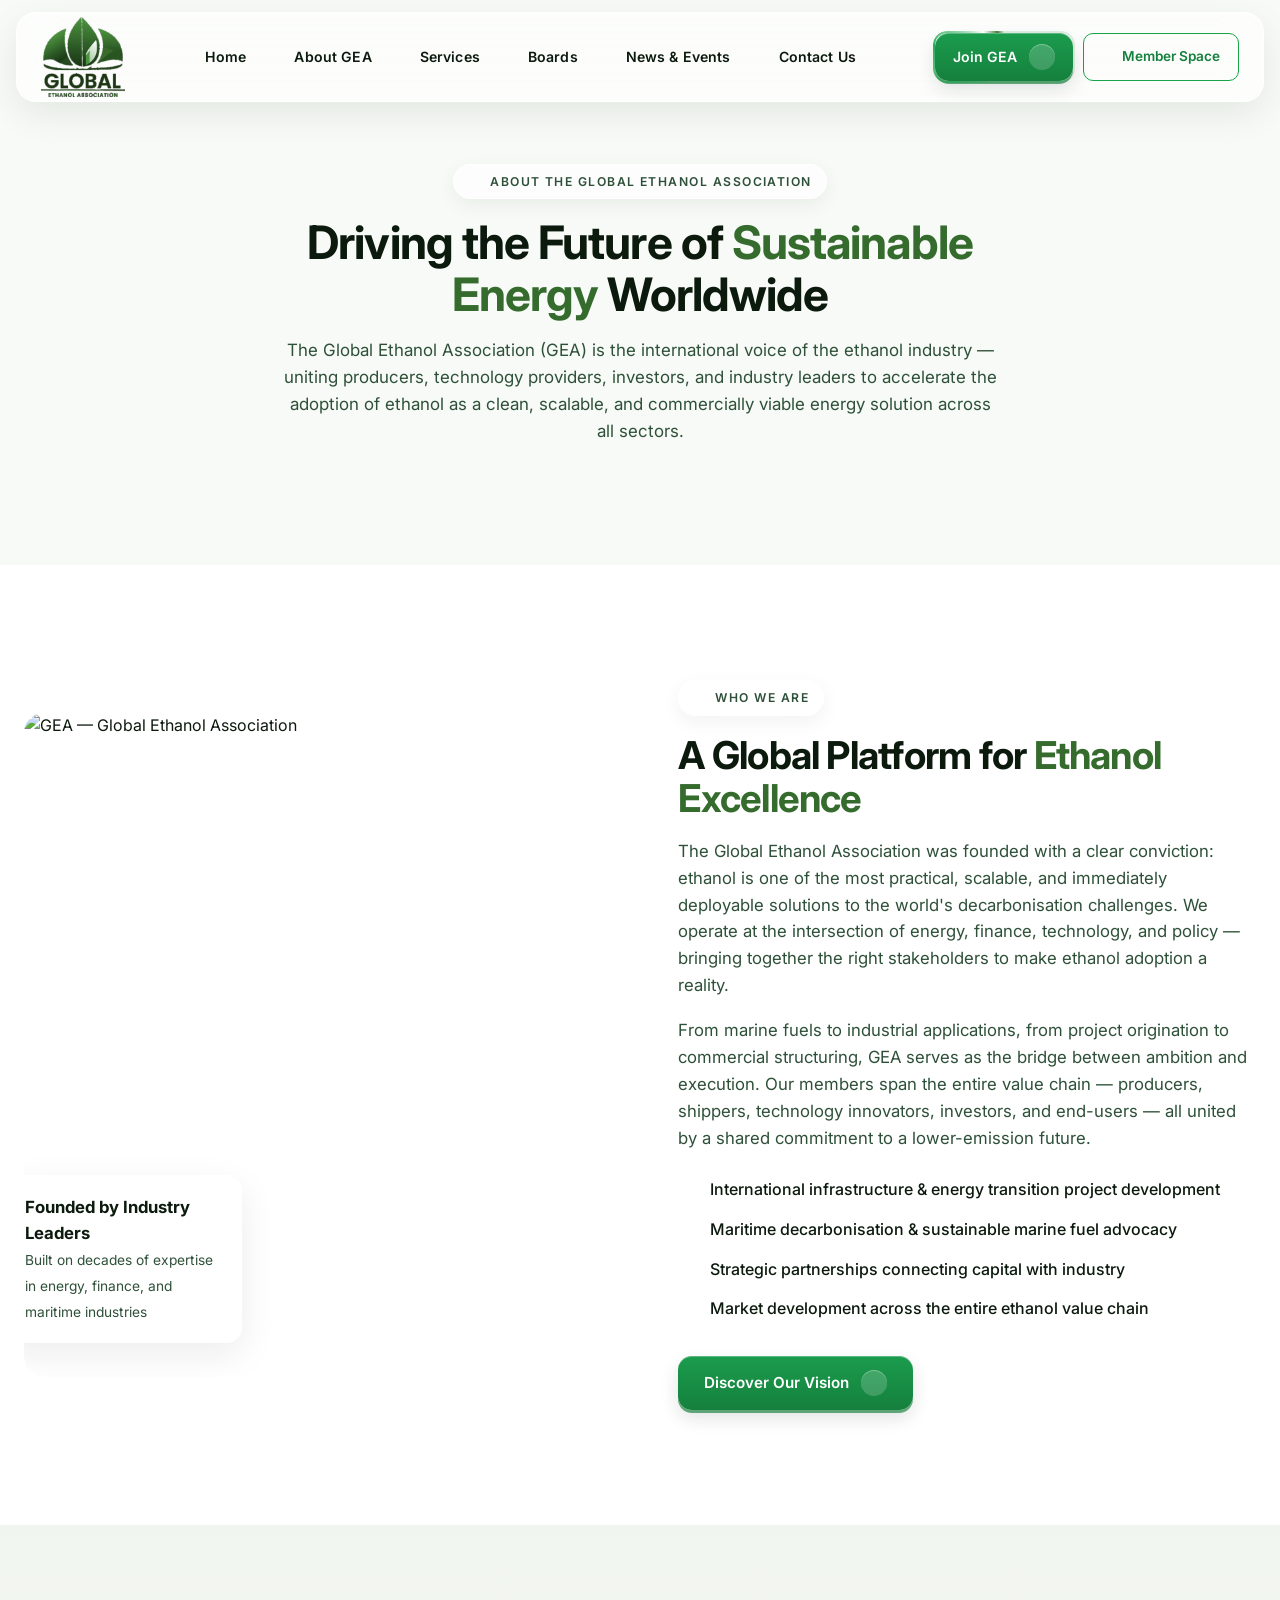
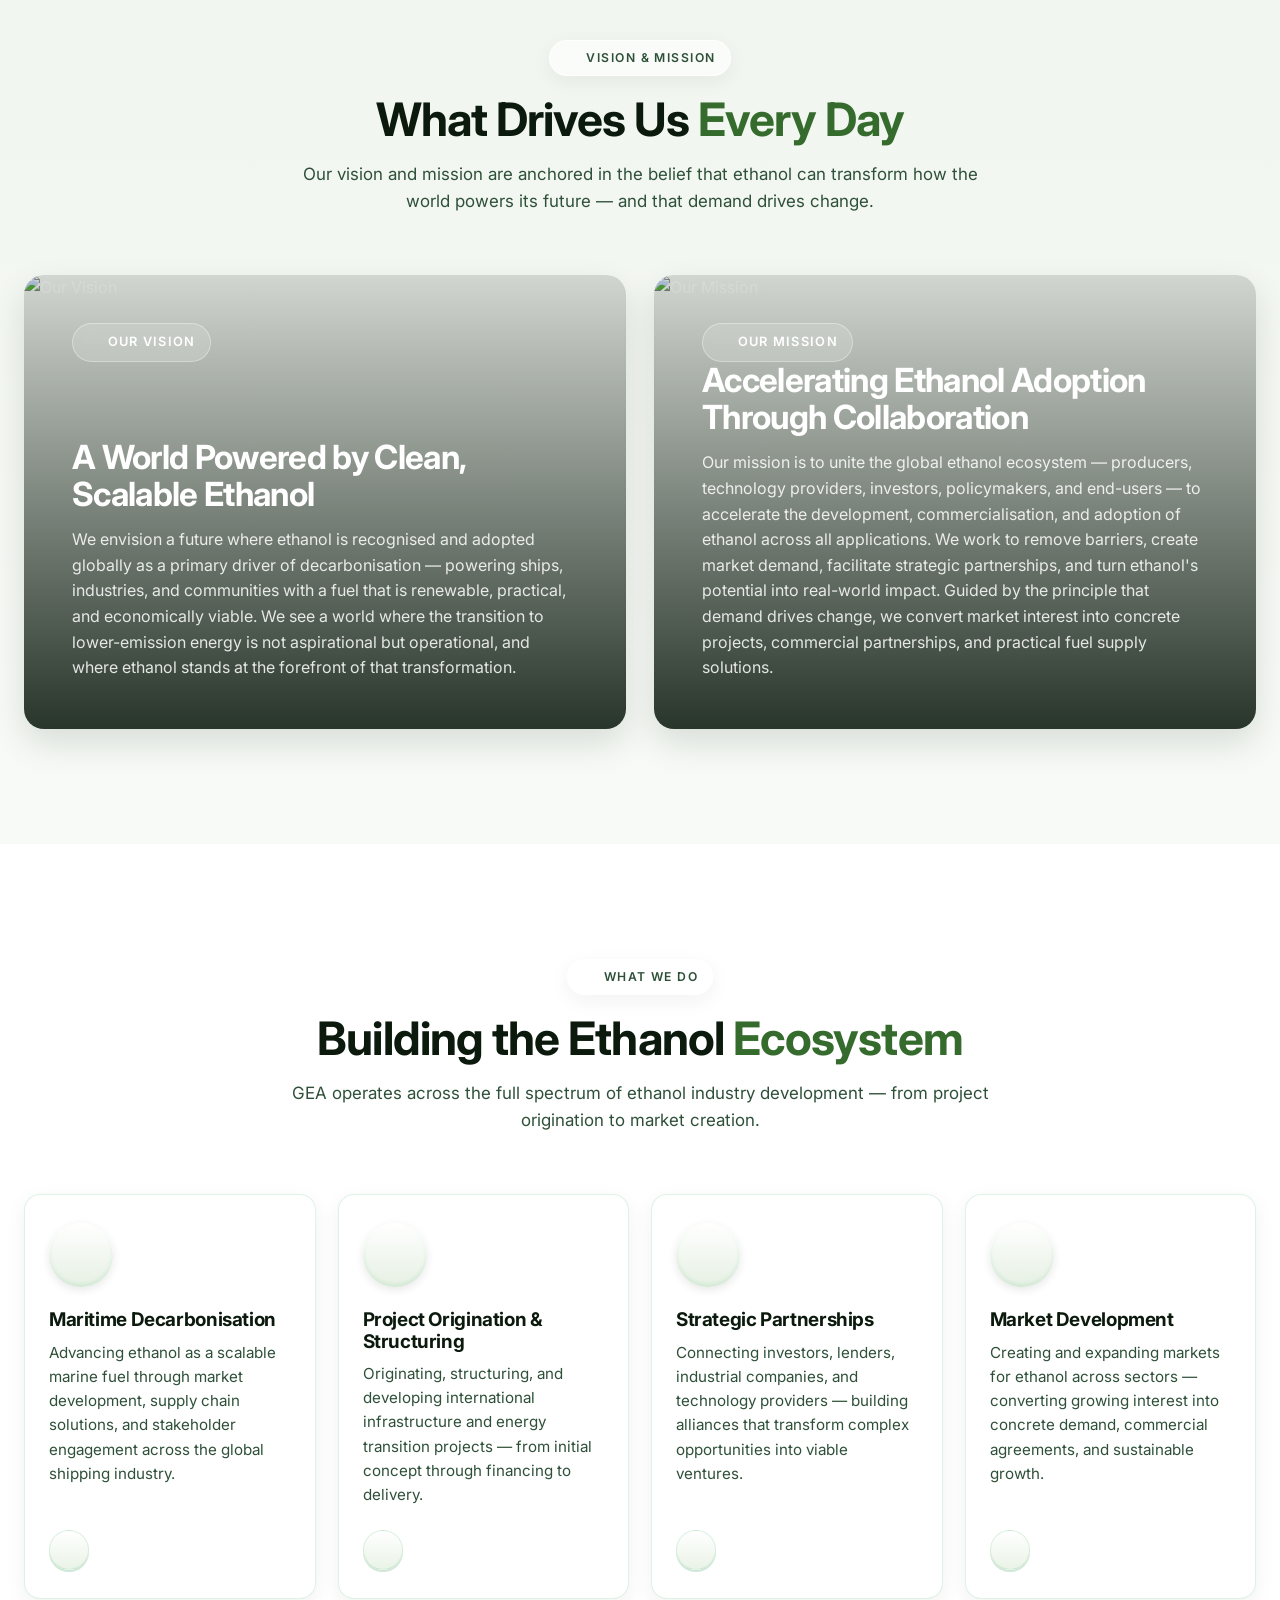
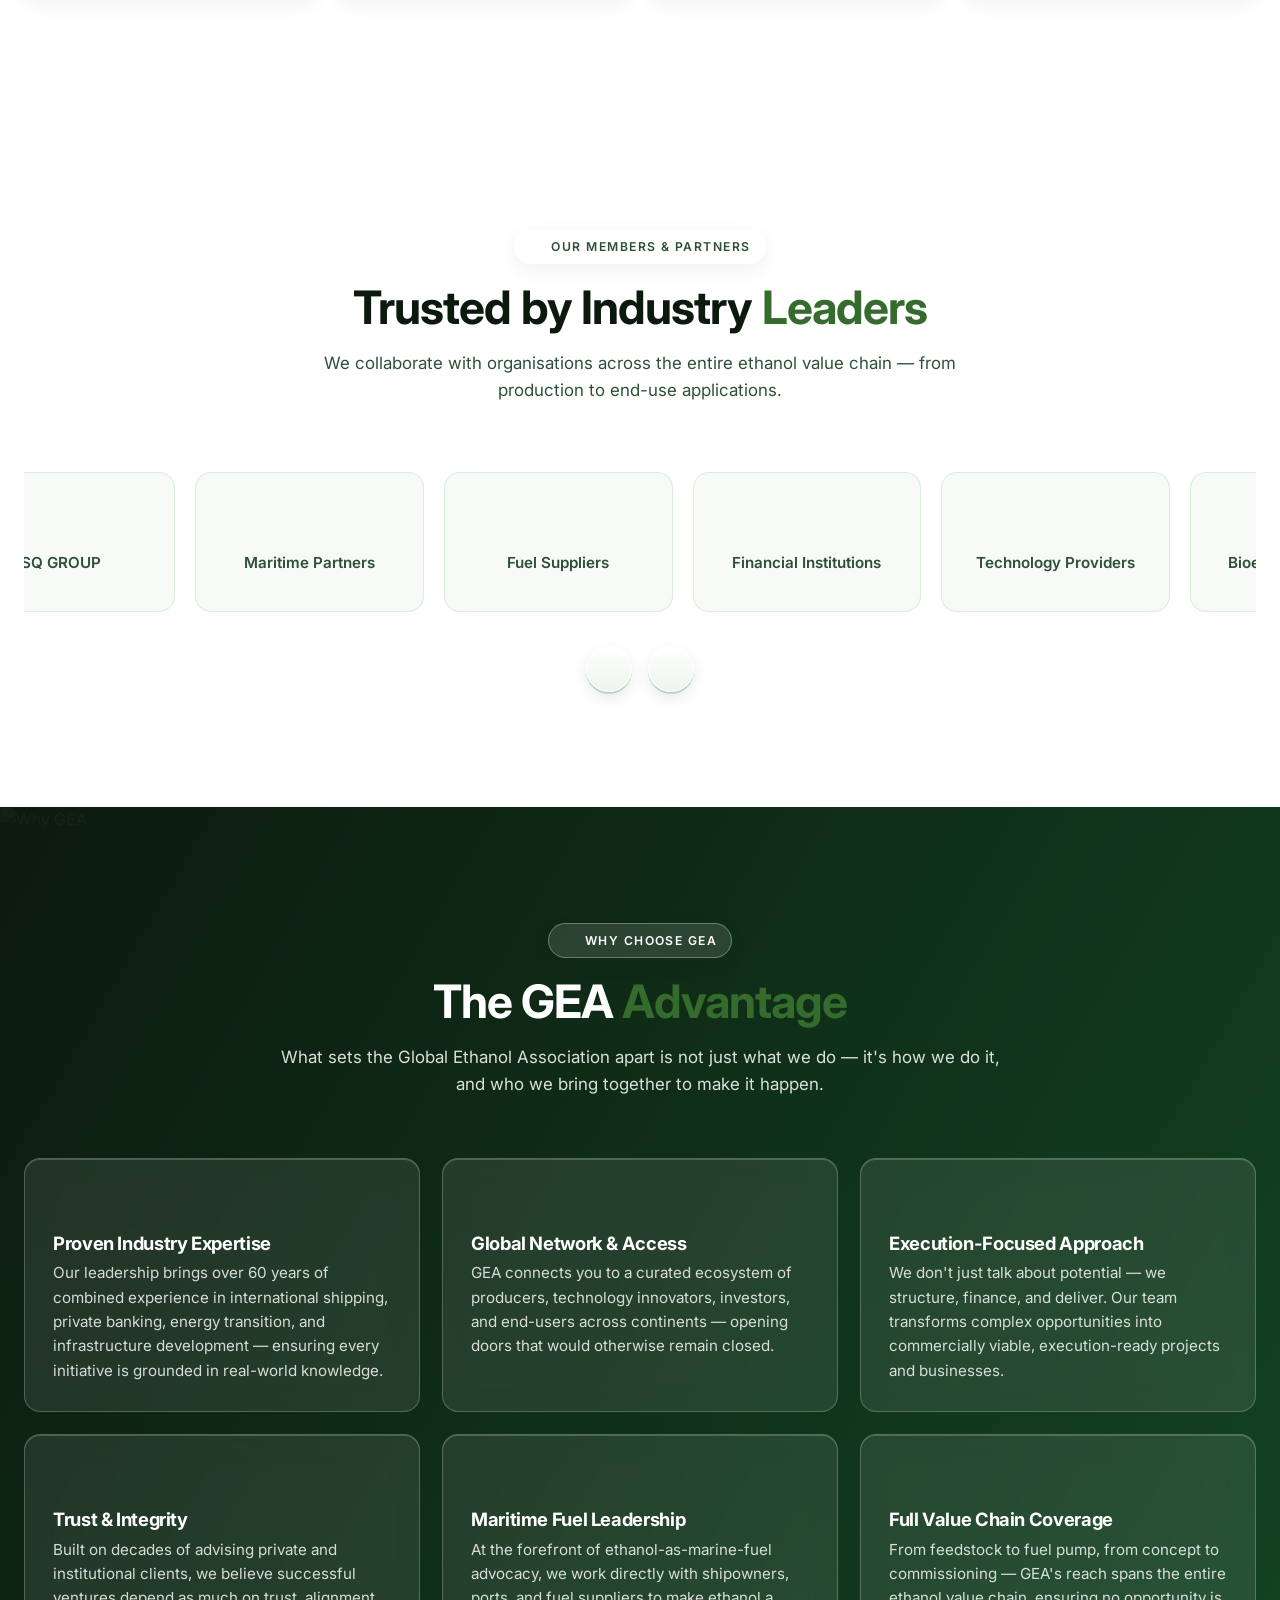
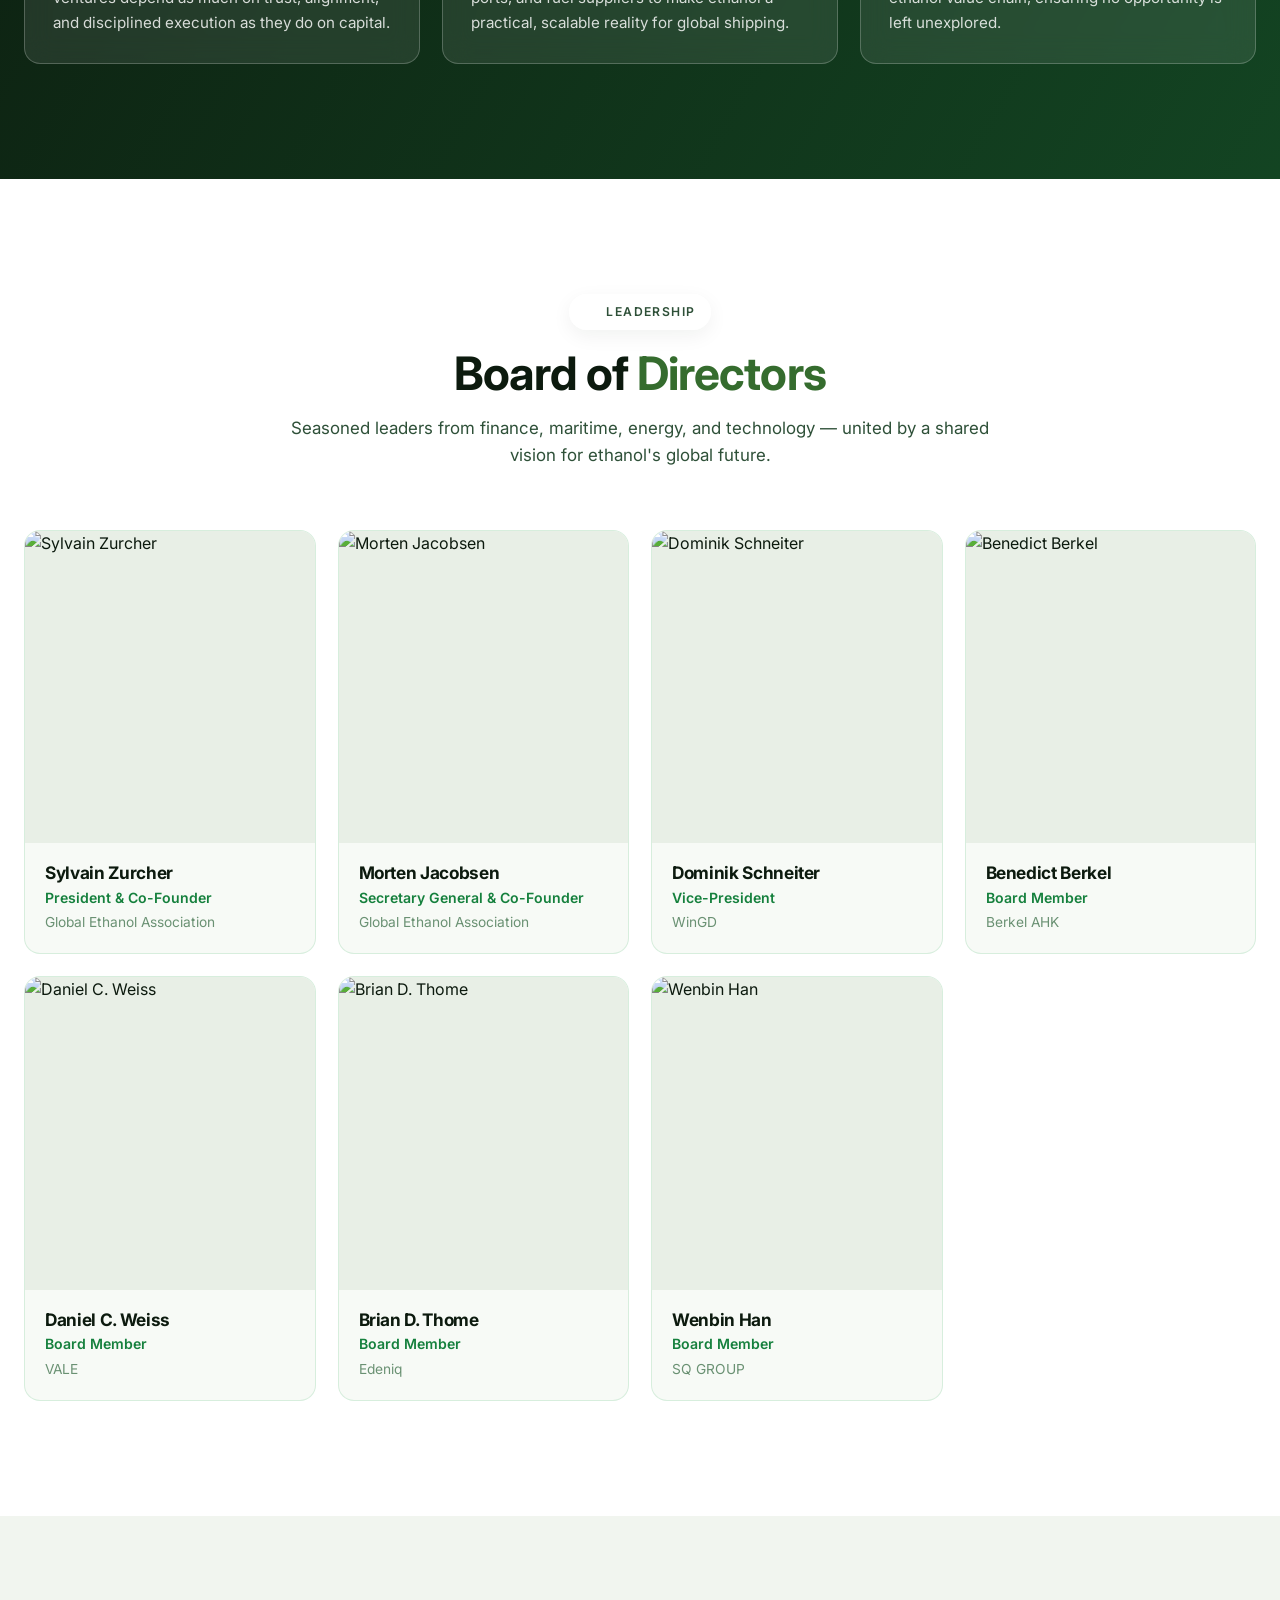
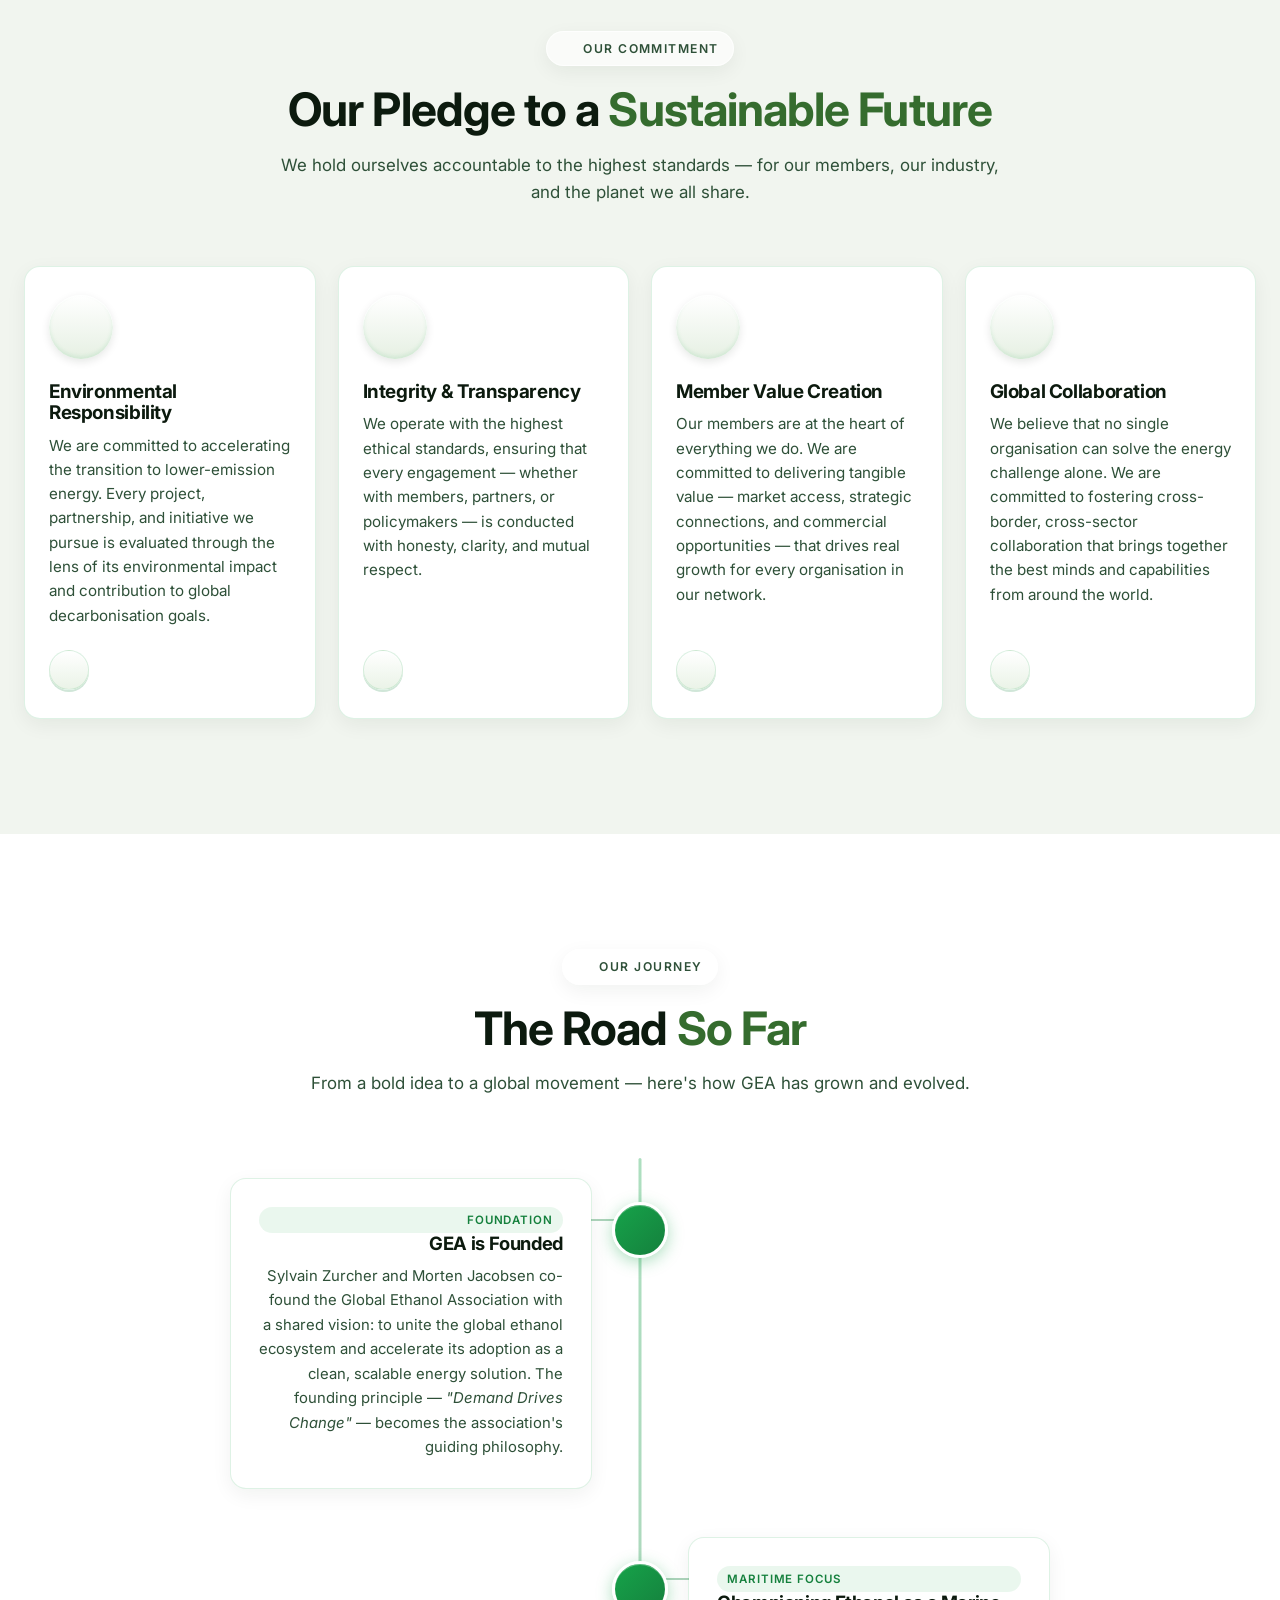
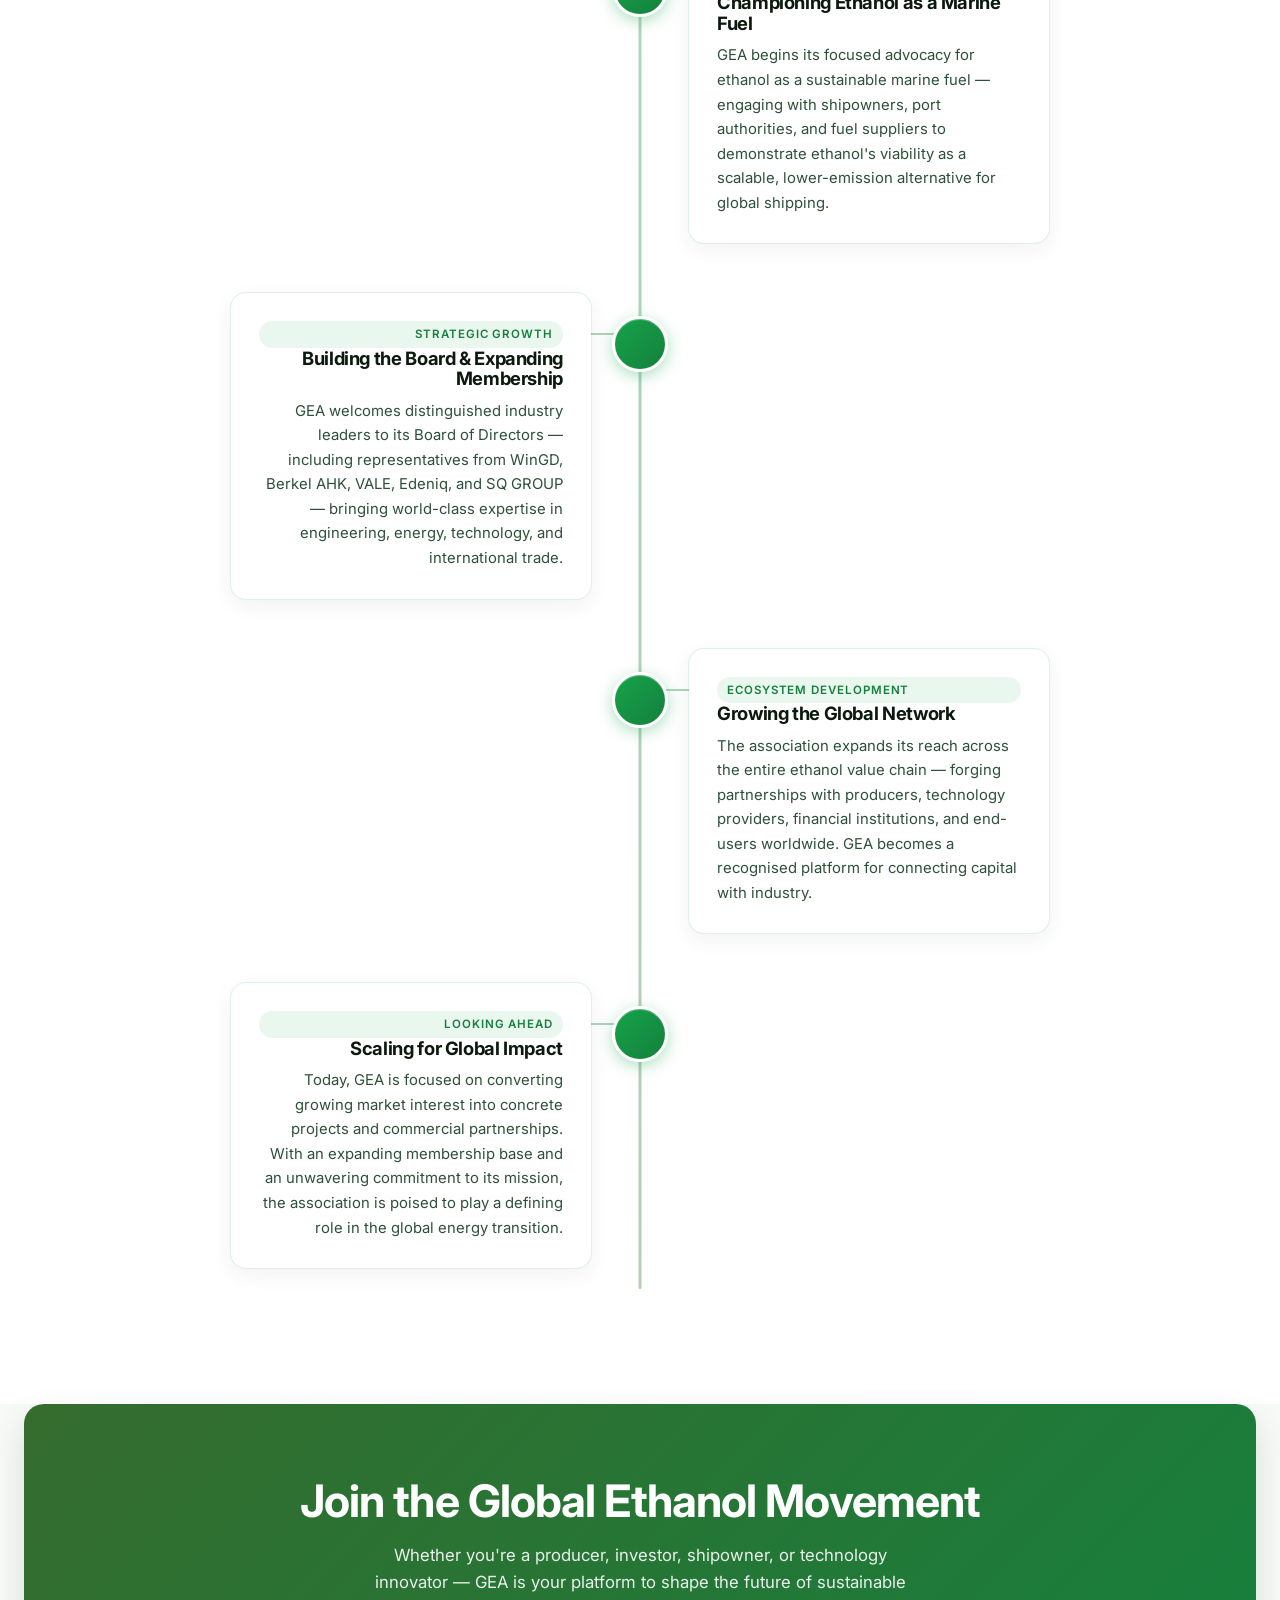
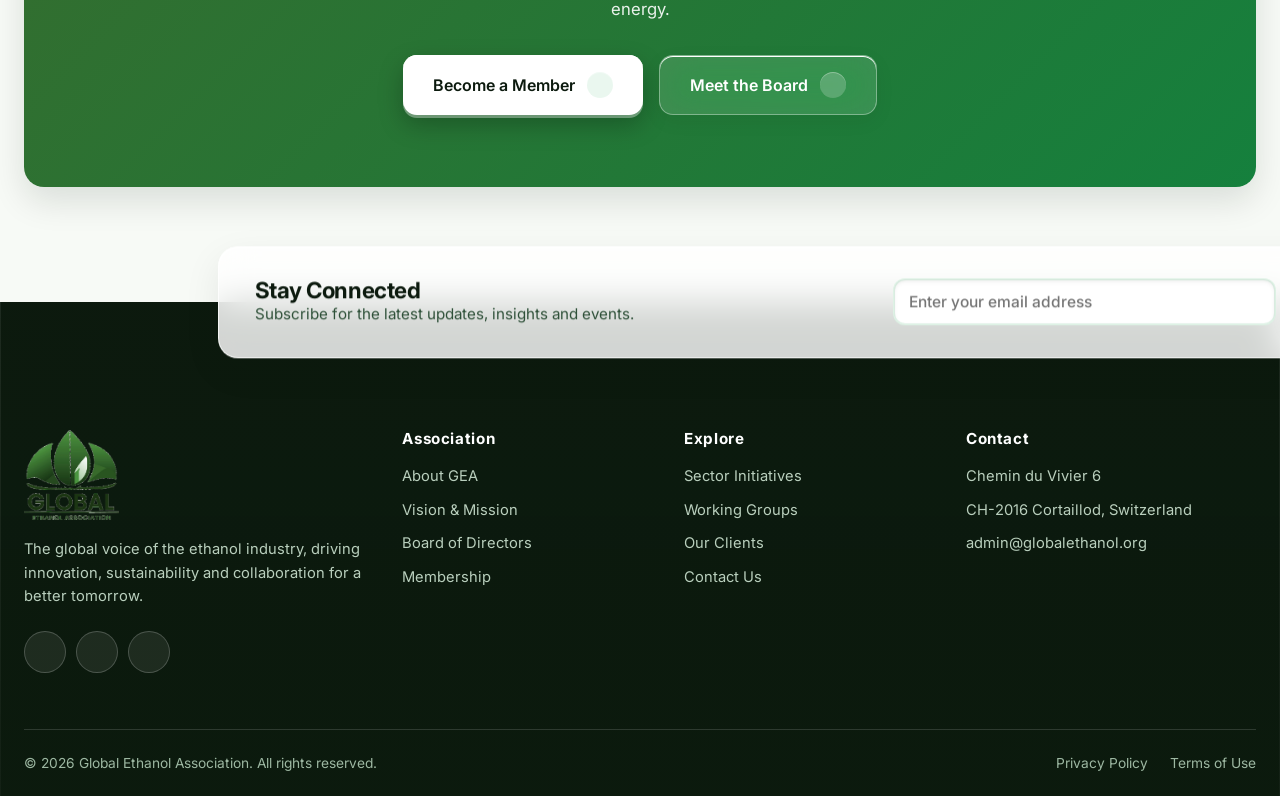
==== commit 139fc869: "Update contact information and links across multiple pages" ====
--- a/about.html
+++ b/about.html
@@ -444,7 +444,7 @@
       <h2>Join the Global Ethanol Movement</h2>
       <p>Whether you're a producer, investor, shipowner, or technology innovator — GEA is your platform to shape the future of sustainable energy.</p>
       <div class="about-cta-actions">
-        <a href="mailto:info@example.org?subject=GEA%20Membership" class="btn btn-light lg">
+        <a href="mailto:admin@globalethanol.org?subject=GEA%20Membership" class="btn btn-light lg">
           Become a Member
           <span class="ico"><i data-lucide="arrow-right"></i></span>
         </a>
@@ -477,14 +477,14 @@
       <a class="logo" href="#top"><img src="assets/gea-logo.png" alt="Global Ethanol Association"></a>
       <p>The global voice of the ethanol industry, driving innovation, sustainability and collaboration for a better tomorrow.</p>
       <div class="social">
-        <a href="#" aria-label="LinkedIn"><i data-lucide="linkedin"></i></a>
+        <a href="https://ch.linkedin.com/company/global-ethanol-association-gea" aria-label="LinkedIn" target="_blank" rel="noopener noreferrer"><i data-lucide="linkedin"></i></a>
         <a href="#" aria-label="X / Twitter"><i data-lucide="twitter"></i></a>
         <a href="#" aria-label="YouTube"><i data-lucide="youtube"></i></a>
       </div>
     </div>
     <div><h4>Association</h4><ul><li><a href="#about">About GEA</a></li><li><a href="#vision">Vision &amp; Mission</a></li><li><a href="#board">Board of Directors</a></li><li><a href="#join">Membership</a></li></ul></div>
     <div><h4>Explore</h4><ul><li><a href="#sectors">Sector Initiatives</a></li><li><a href="#groups">Working Groups</a></li><li><a href="#clients">Our Clients</a></li><li><a href="#contact">Contact Us</a></li></ul></div>
-    <div><h4>Contact</h4><ul><li>Washington, D.C., USA</li><li><a href="mailto:info@example.org">info@example.org</a></li><li><a href="tel:+10000000000">+1 (000) 000-0000</a></li></ul></div>
+    <div><h4>Contact</h4><ul><li>Chemin du Vivier 6</li><li>CH-2016 Cortaillod, Switzerland</li><li><a href="mailto:admin@globalethanol.org">admin@globalethanol.org</a></li></ul></div>
   </div>
 
   <div class="container footer-bottom">
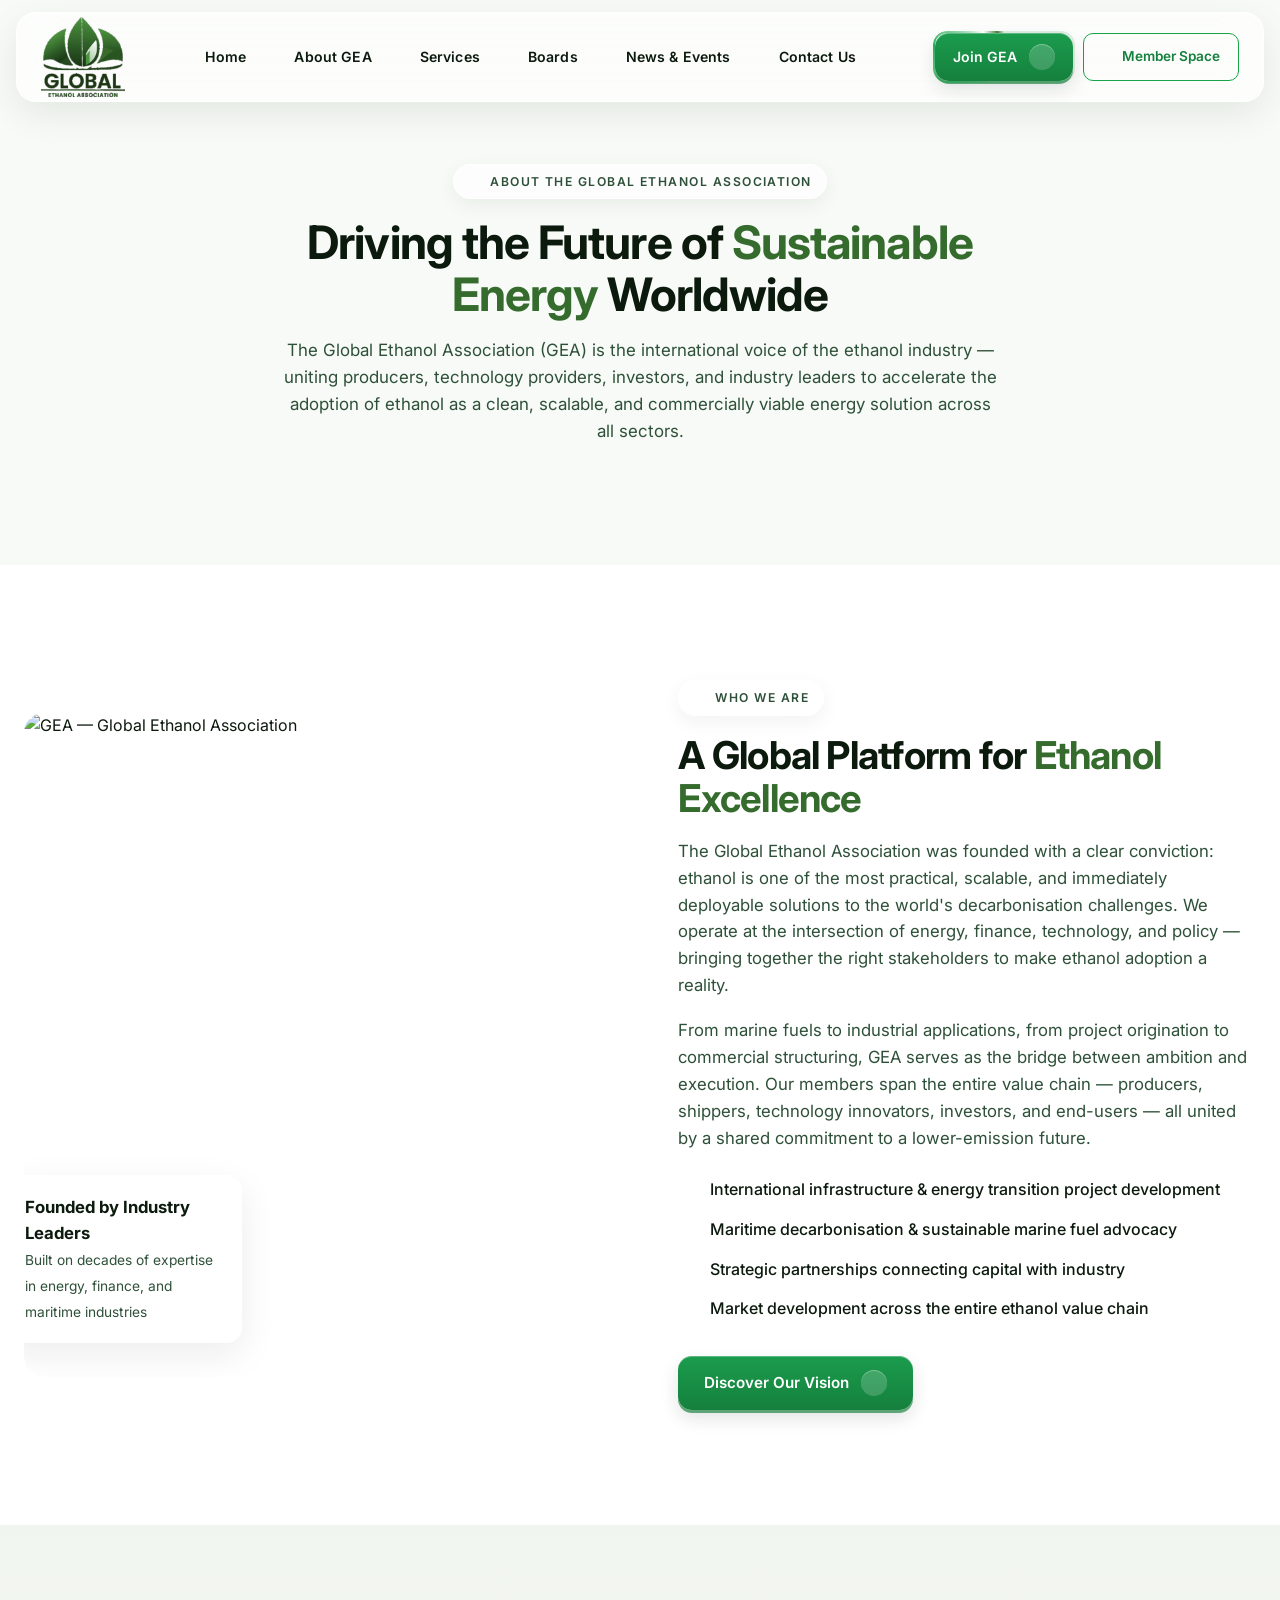
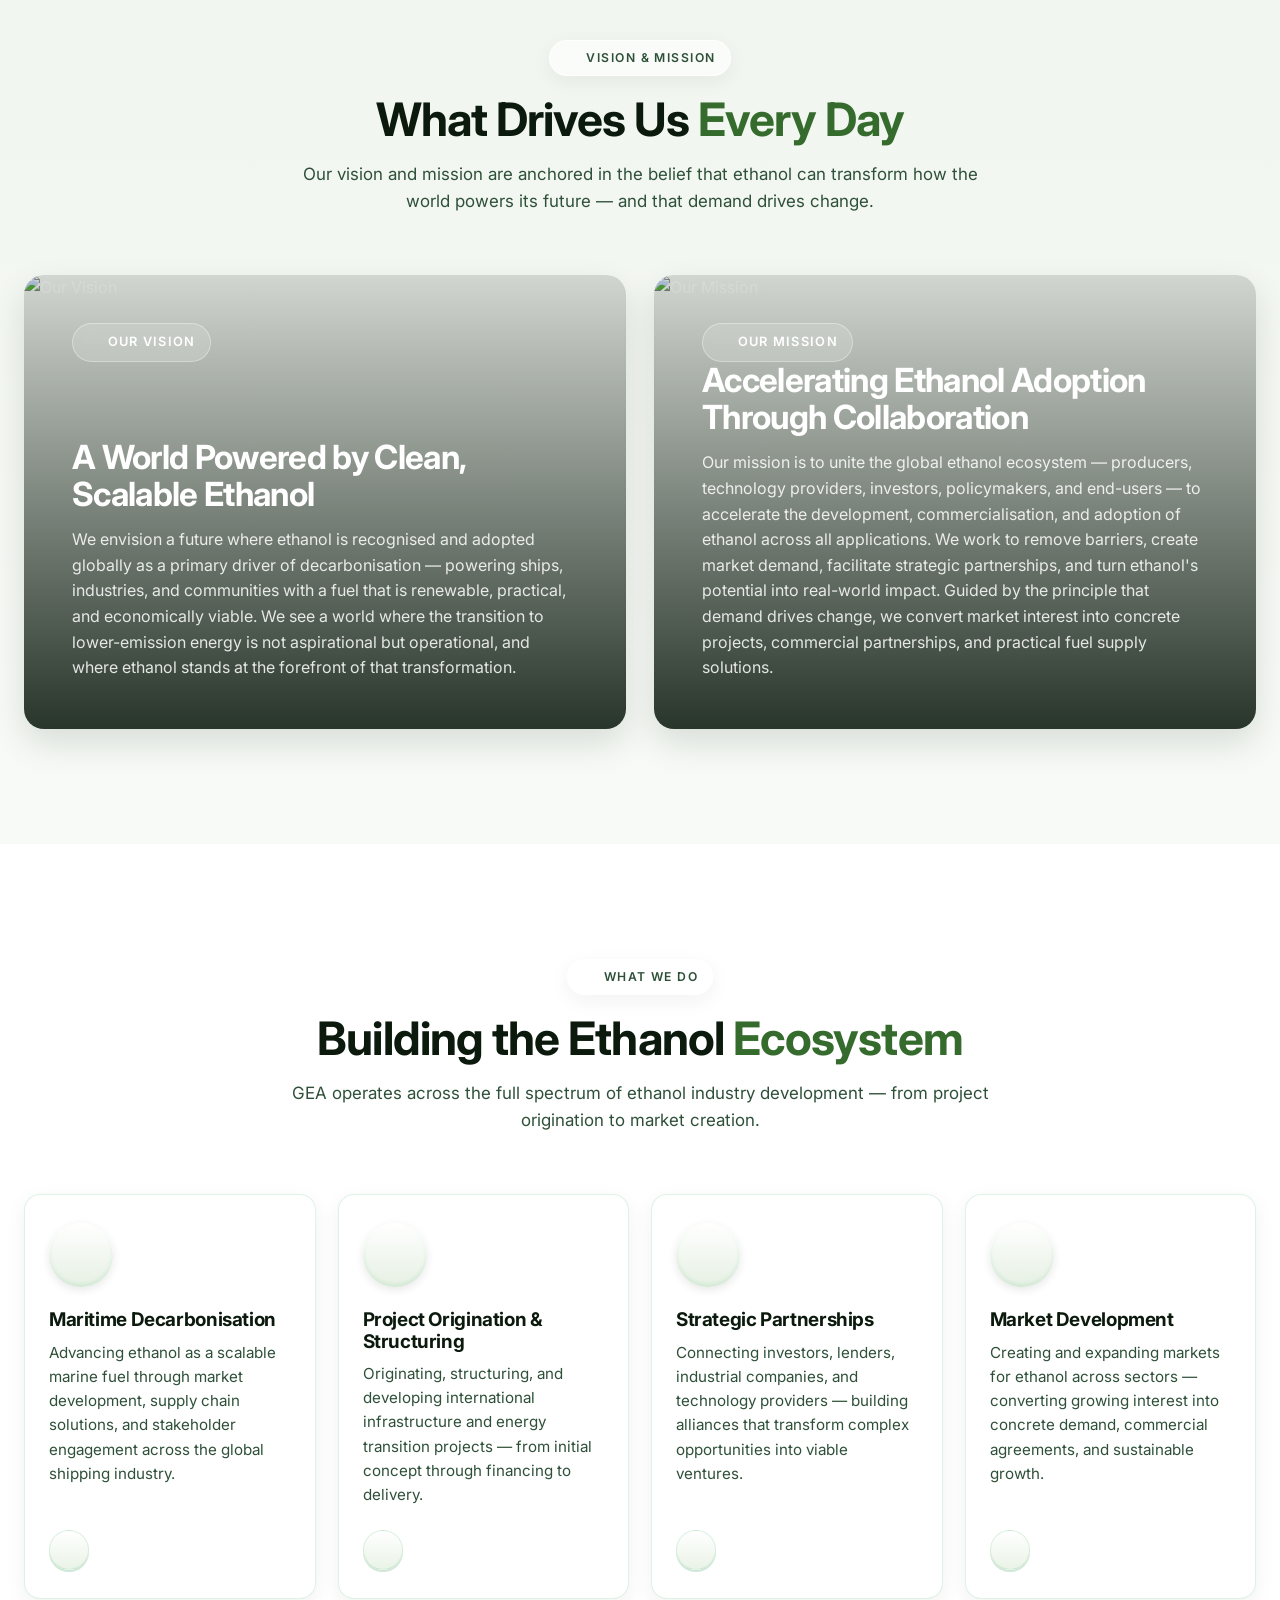
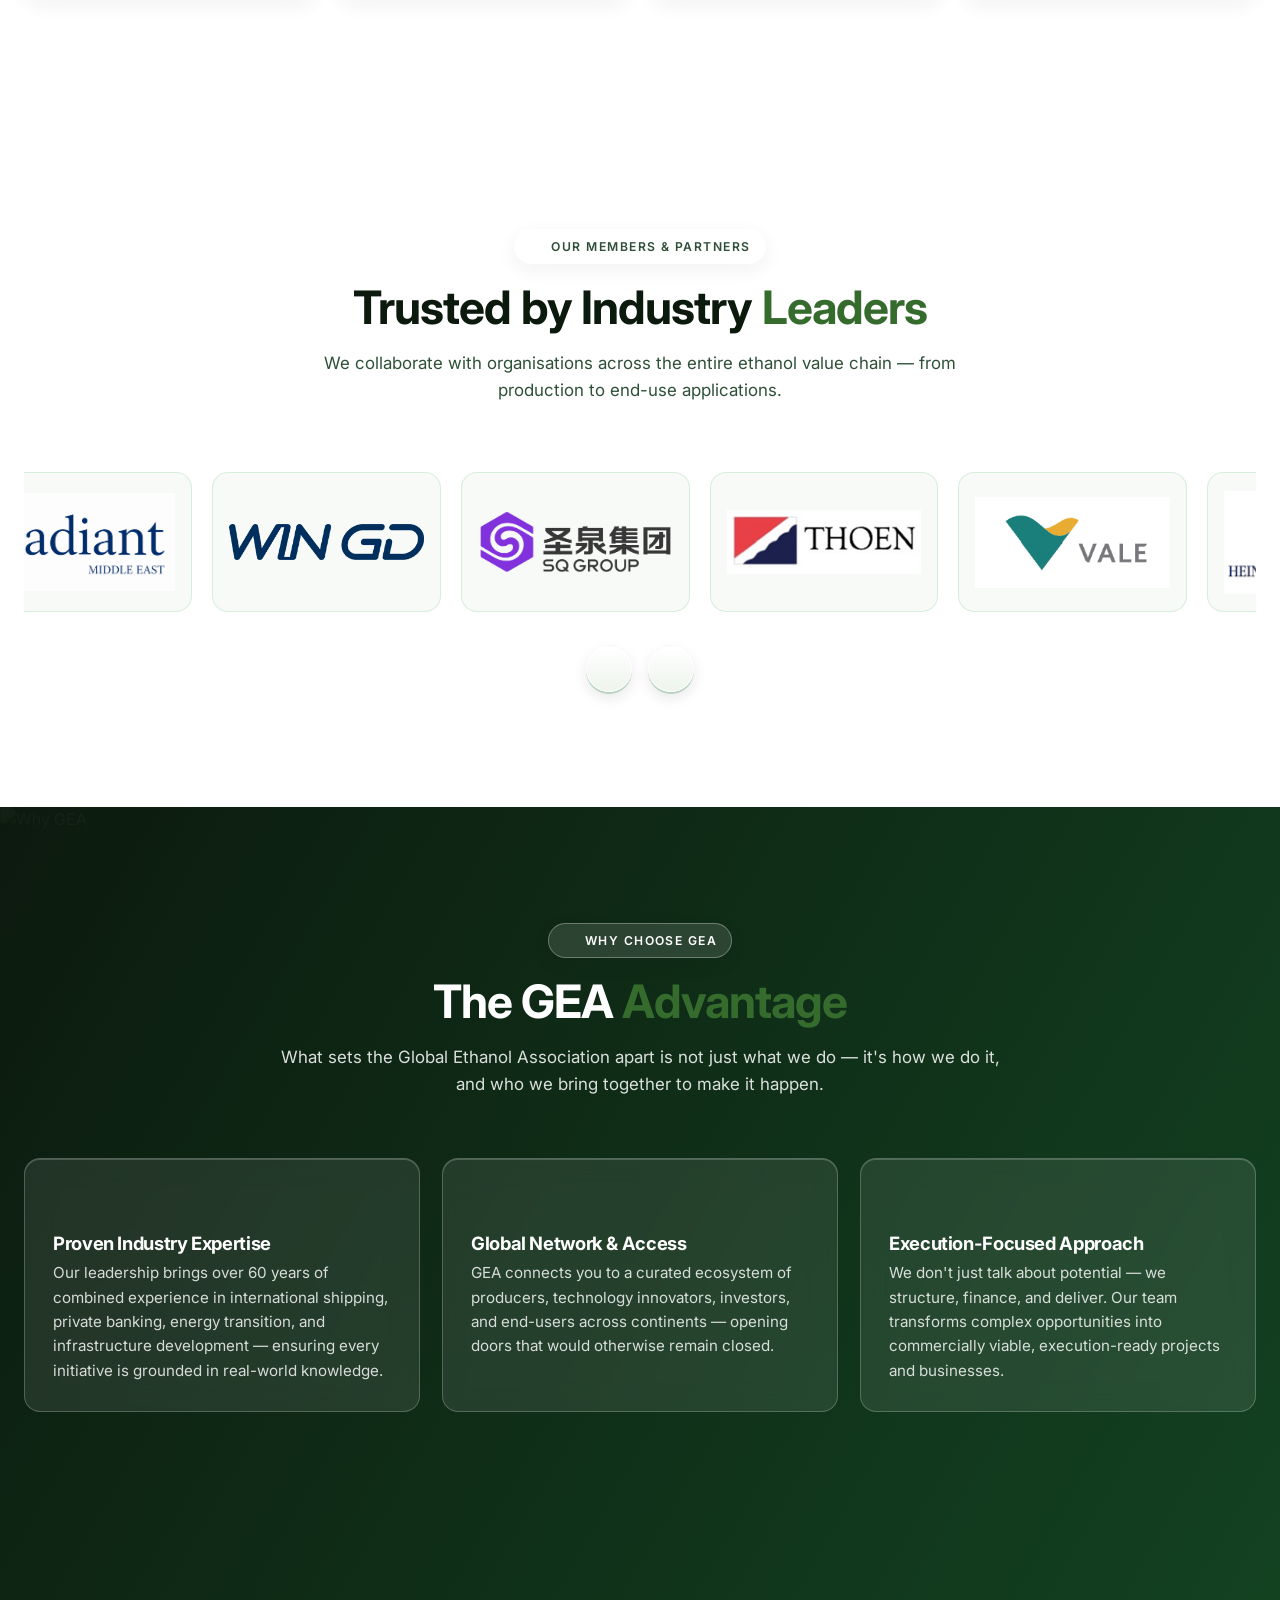
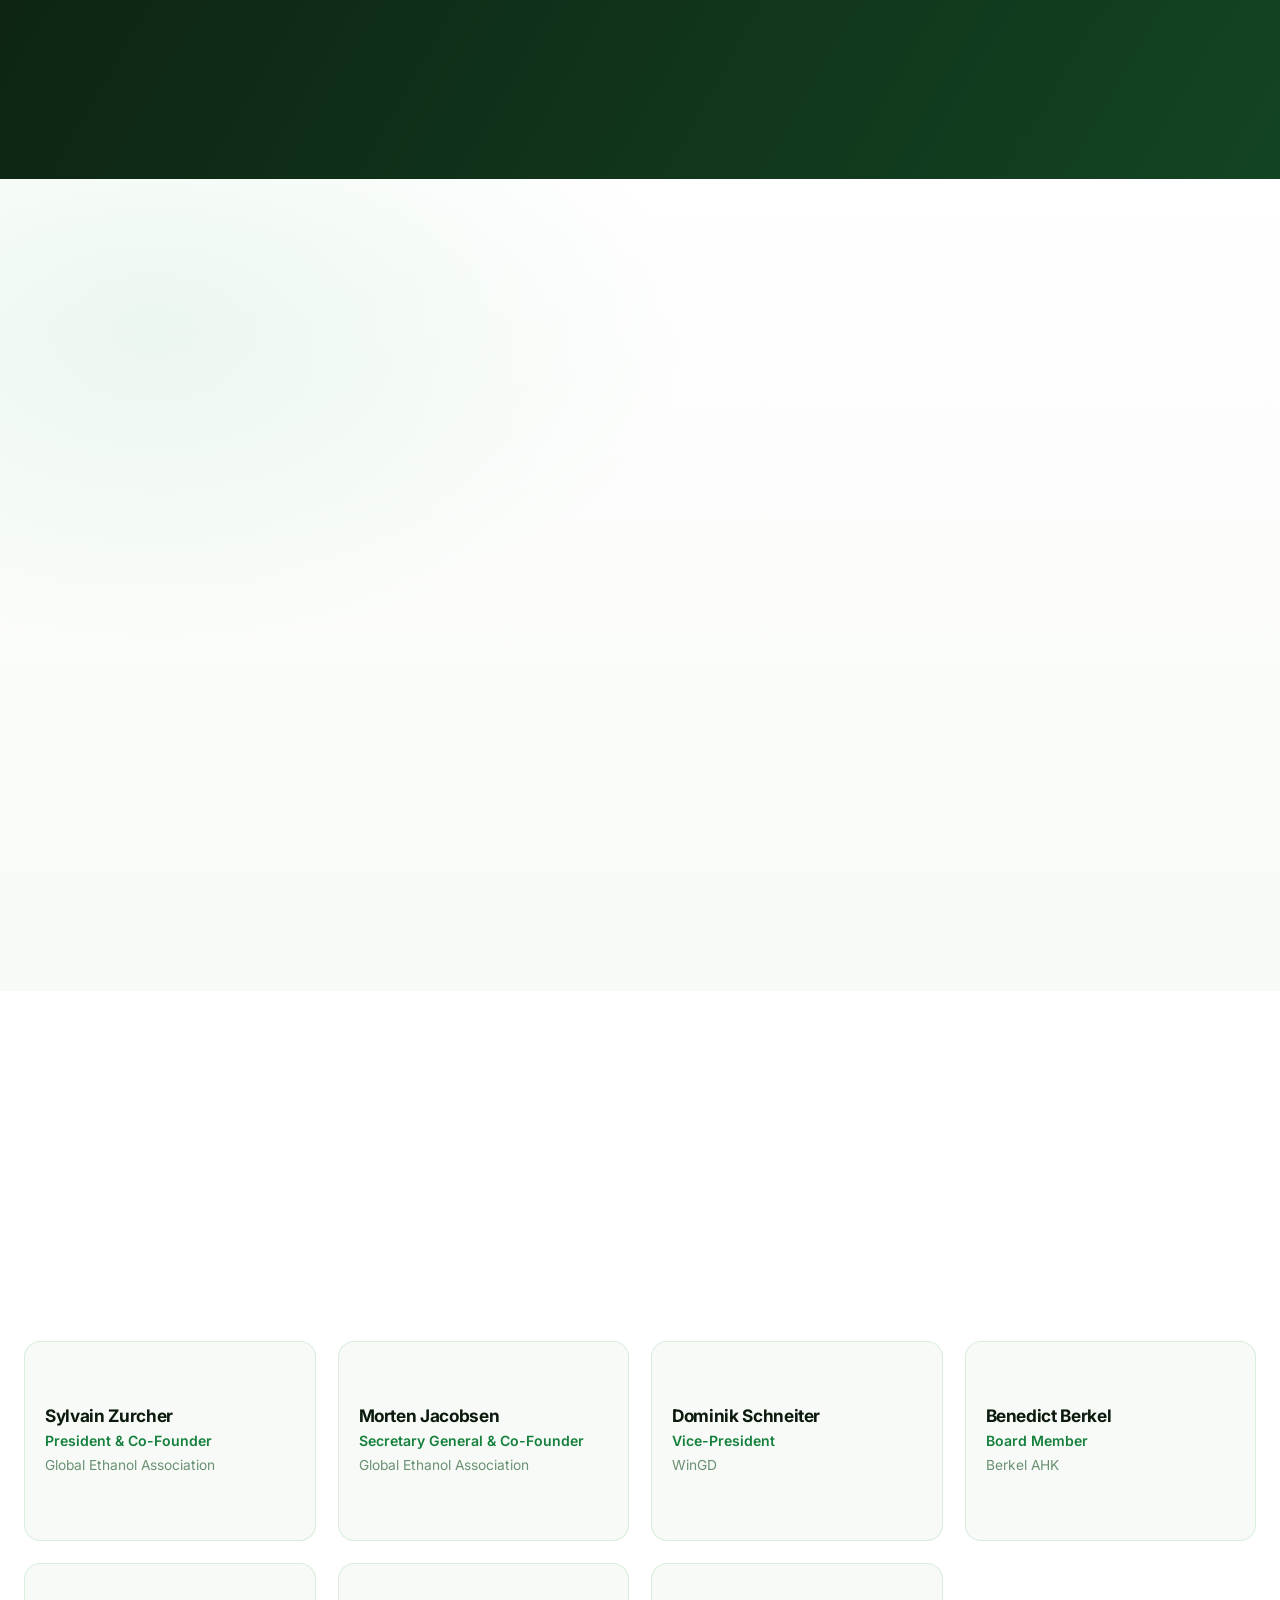
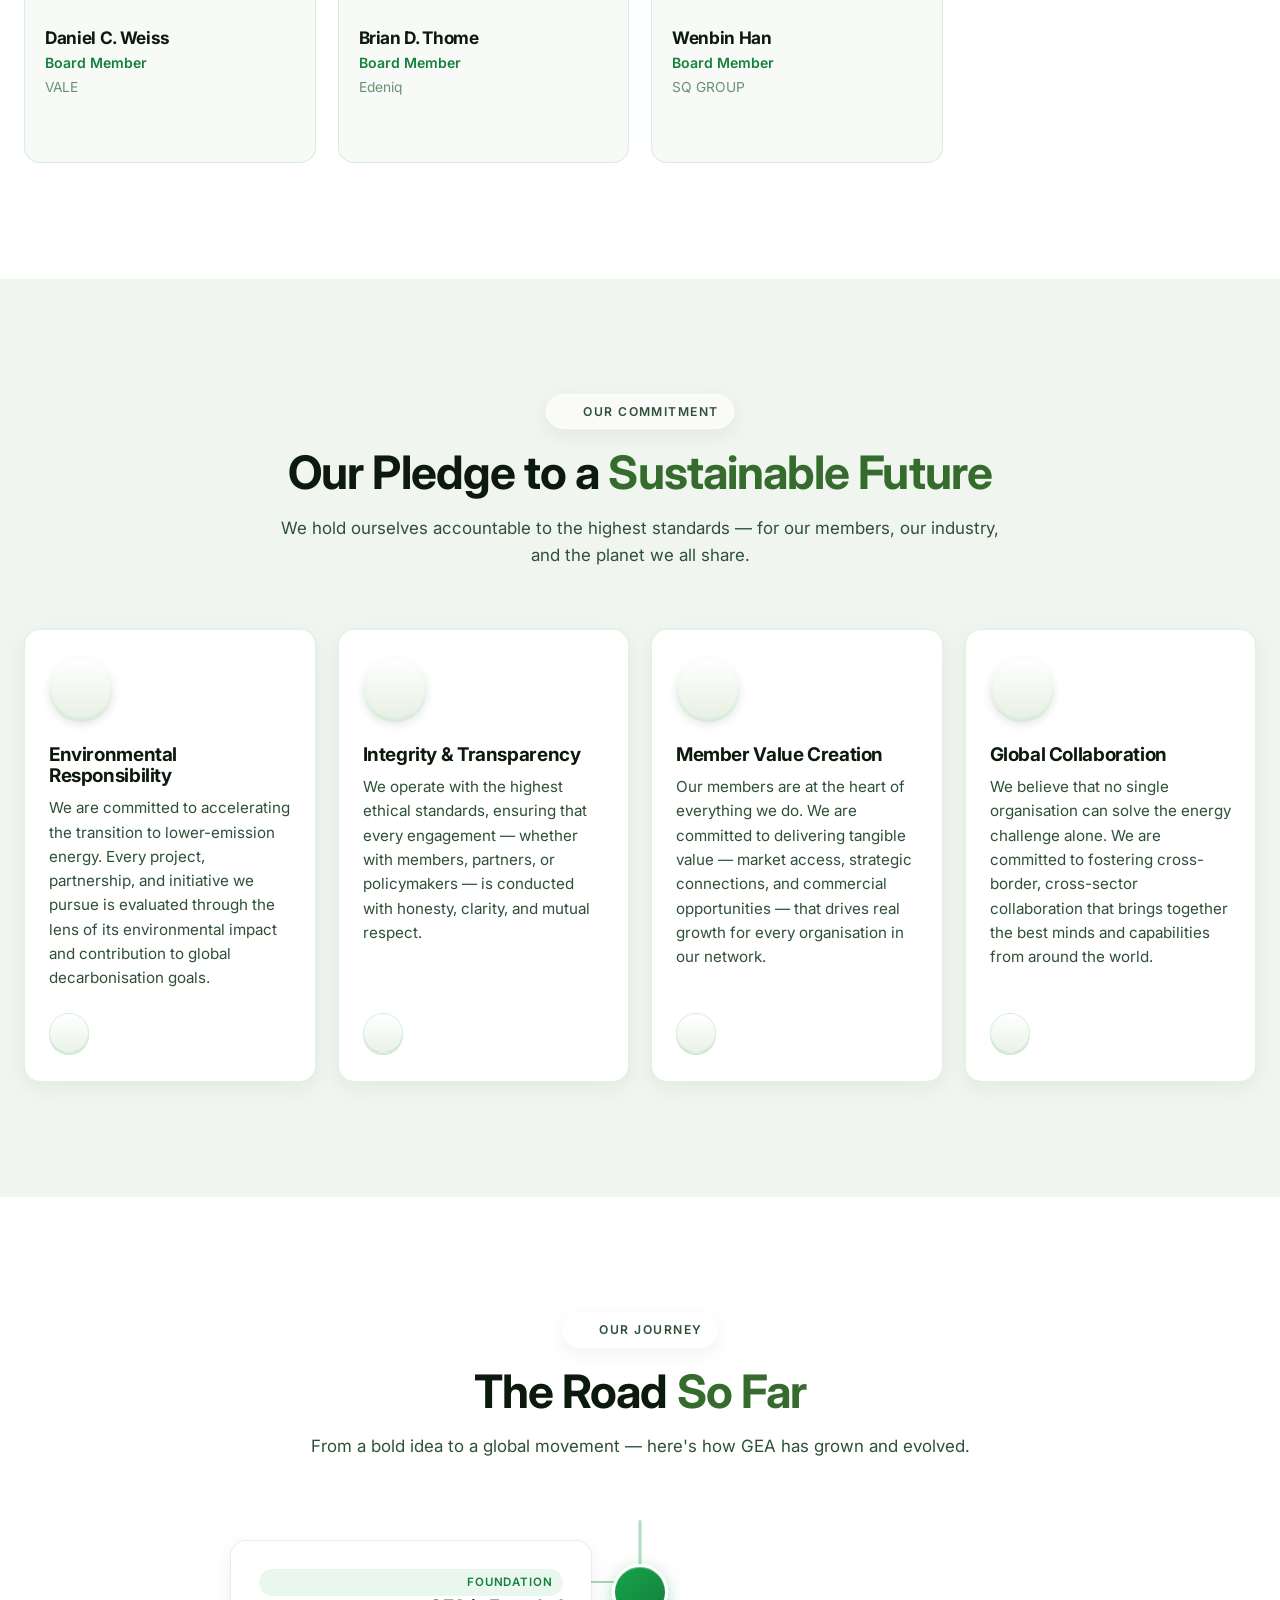
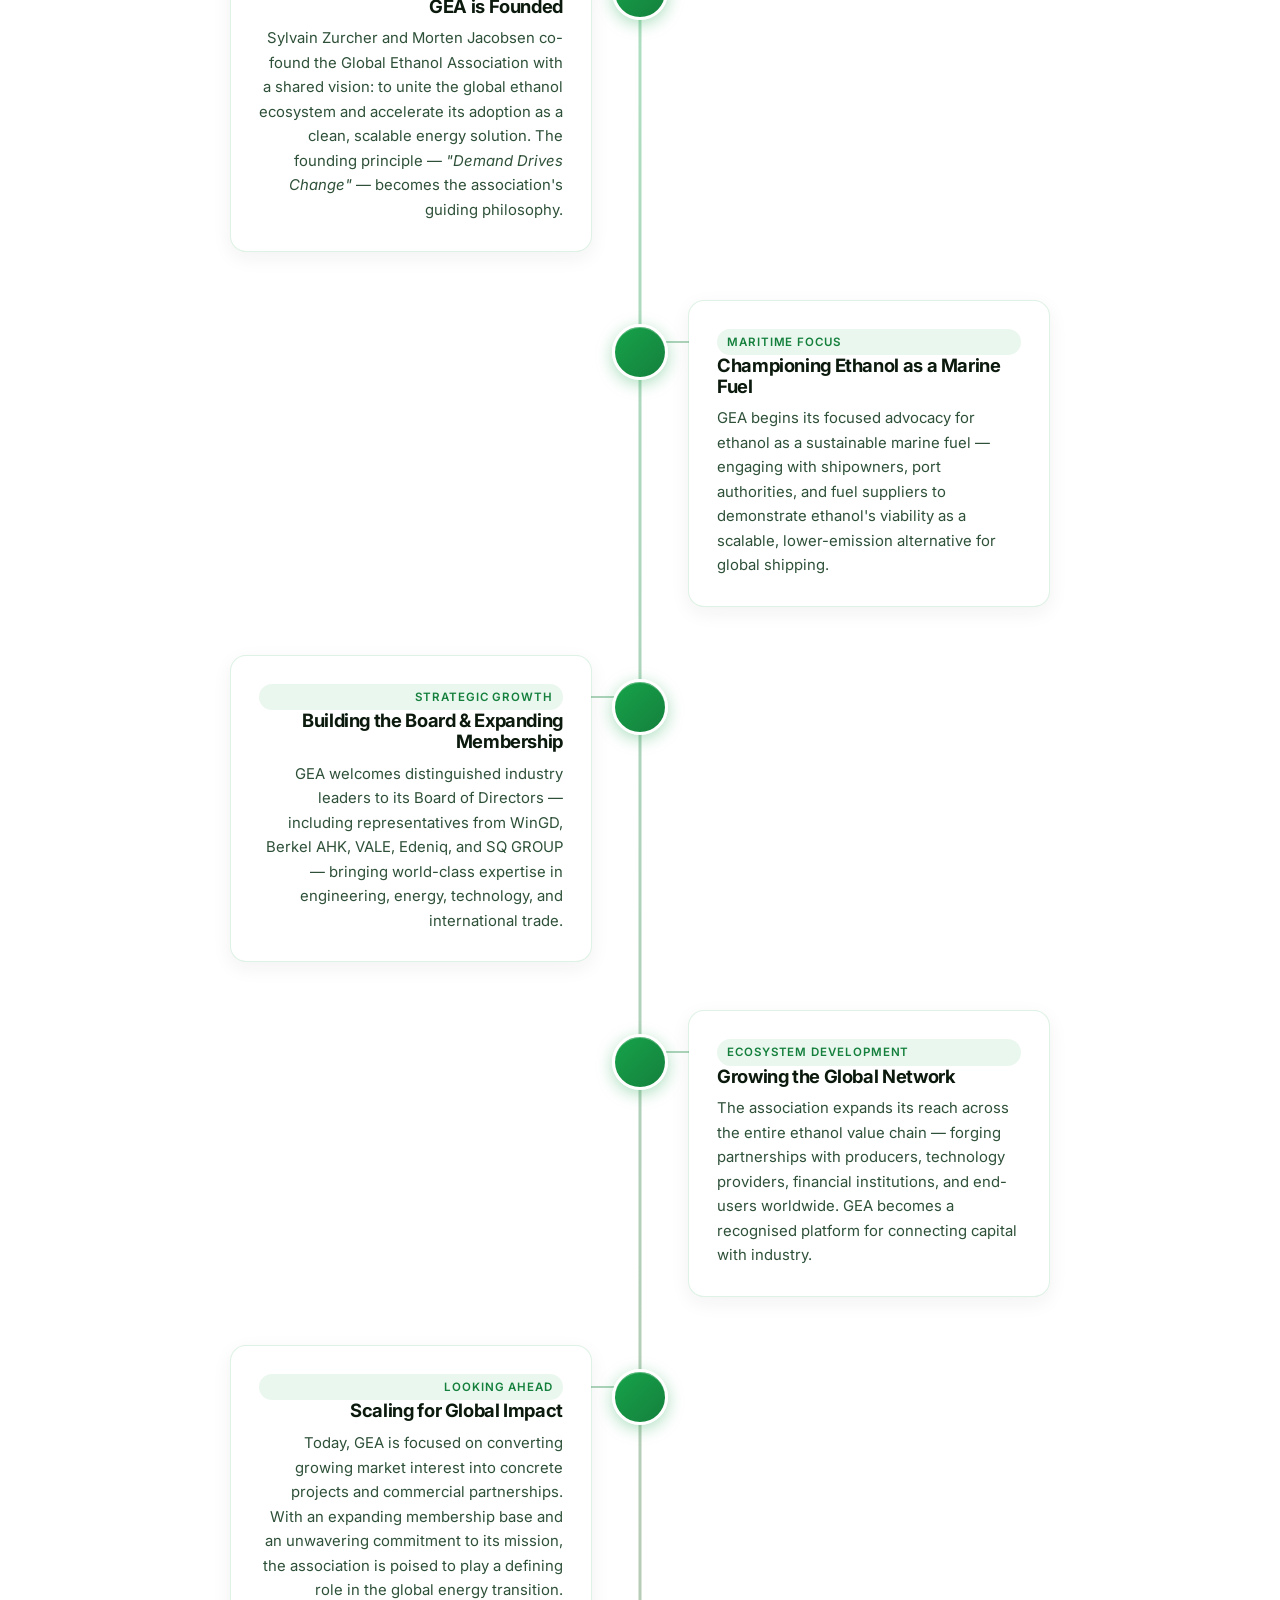
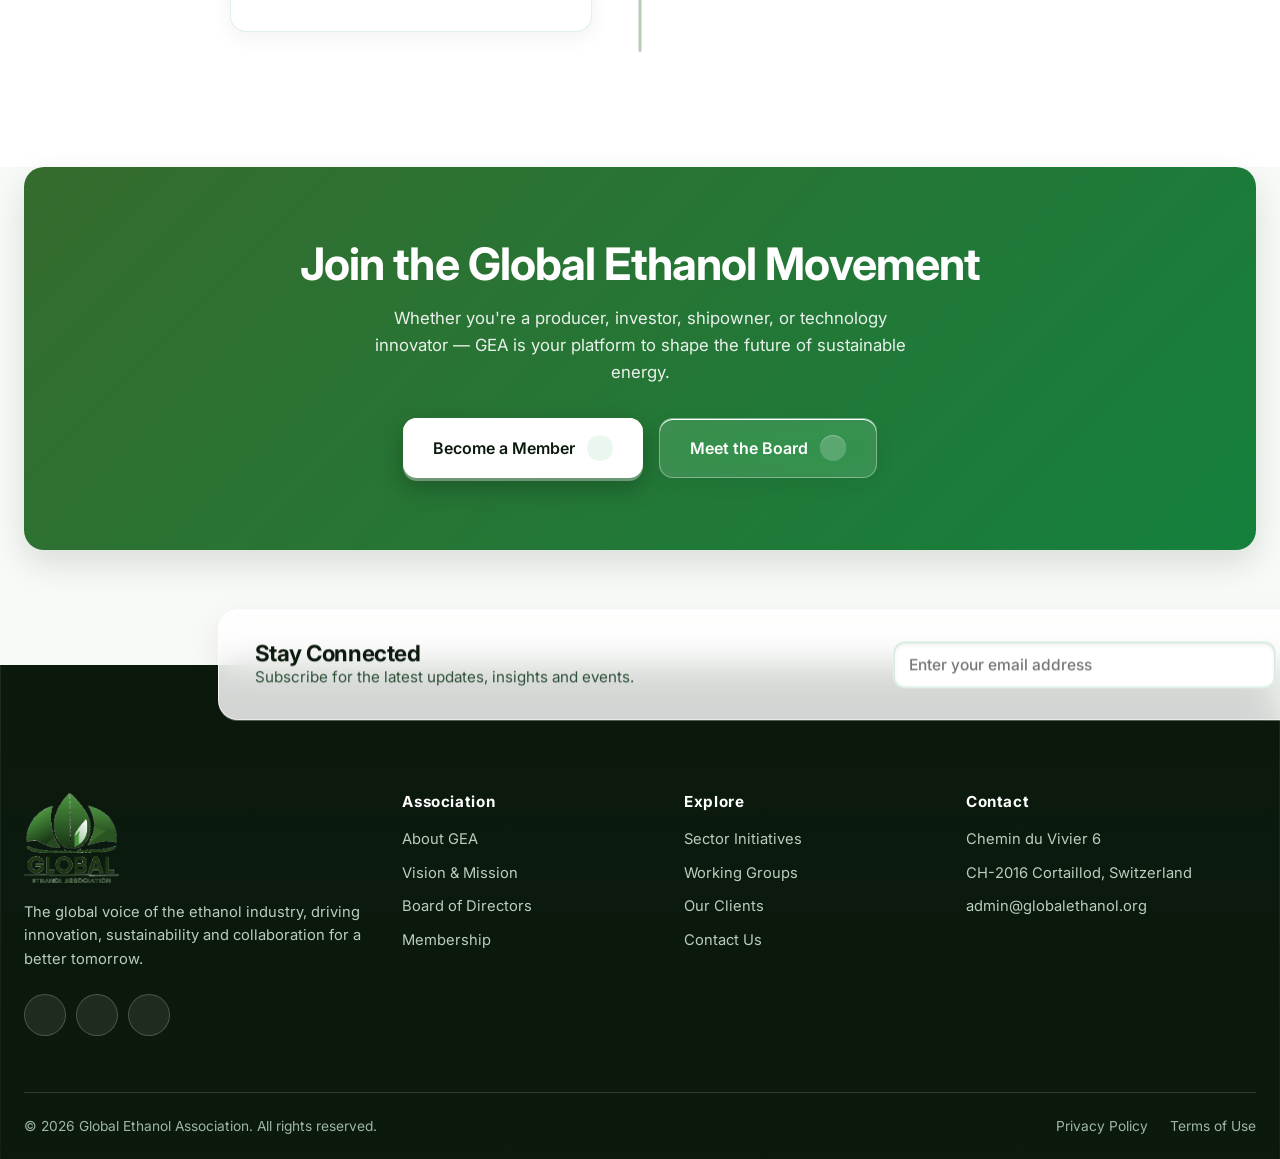
==== commit 40be39c1: "Add headshots for co-founders Morten Jacobsen and Sylvain Zurcher" ====
--- a/about.html
+++ b/about.html
@@ -175,16 +175,16 @@
     </div>
     <div class="carousel reveal">
       <div class="track" id="clientTrack">
-        <div class="client"><i data-lucide="anchor"></i><span>WinGD</span></div>
-        <div class="client"><i data-lucide="factory"></i><span>Berkel AHK</span></div>
-        <div class="client"><i data-lucide="globe-2"></i><span>VALE</span></div>
-        <div class="client"><i data-lucide="flask-conical"></i><span>Edeniq</span></div>
-        <div class="client"><i data-lucide="building-2"></i><span>SQ GROUP</span></div>
-        <div class="client"><i data-lucide="ship"></i><span>Maritime Partners</span></div>
-        <div class="client"><i data-lucide="fuel"></i><span>Fuel Suppliers</span></div>
-        <div class="client"><i data-lucide="landmark"></i><span>Financial Institutions</span></div>
-        <div class="client"><i data-lucide="cpu"></i><span>Technology Providers</span></div>
-        <div class="client"><i data-lucide="leaf"></i><span>Bioenergy Producers</span></div>
+          <div class="client"><img src="./assets/clients/Berkel_Logo_Farbe.png" alt="" srcset=""></div>
+        <div class="client"><img src="./assets/clients/Edeniq Logo FINAL horizontal.png" alt="" srcset=""></div>
+        <div class="client"><img src="./assets/clients/Growth_Energy_Logo_Full Color_H_No Tag_R.jpg" alt="" srcset=""></div>
+        <div class="client"><img src="./assets/clients/North_Sea_Port_Logo.png" alt="" srcset=""></div>
+        <div class="client"><img src="./assets/clients/Radiant logo.png" alt="" srcset=""></div>
+        <div class="client"><img src="./assets/clients/Small WinGD Logo Blue.png" alt="" srcset=""></div>
+        <div class="client"><img src="./assets/clients/SQ Group logo 2.png" alt="" srcset=""></div>
+        <div class="client"><img src="./assets/clients/THOEN logo.png" alt="" srcset=""></div>
+        <div class="client"><img src="./assets/clients/VALE logo.png" alt="" srcset=""></div>
+        <div class="client"><img src="./assets/clients/Wegener logo.png" alt="" srcset=""></div>
       </div>
       <div class="carousel-ctrl">
         <button class="icon-btn" id="prevClient" aria-label="Previous partners"><i data-lucide="chevron-left"></i></button>
@@ -238,6 +238,40 @@
   </div>
 </section>
 
+<!-- Co Founders -->
+<section class="section cofounders-section" id="cofounders">
+  <div class="container">
+    <div class="section-head center reveal">
+      <span class="eyebrow"><i data-lucide="crown"></i>Leadership</span>
+      <h2>Co-<em>Founders</em></h2>
+      <p>Seasoned leaders from finance, maritime, energy, and technology — united by a shared vision for ethanol's global future.</p>
+    </div>
+    <div class="cofounders-grid">
+      <article class="cofounder-card reveal">
+        <div class="cofounder-portrait">
+          <img src="./assets/co-founders/sylvain_zurcher_high-res headshot.png" alt="Sylvain Zurcher">
+        </div>
+        <div class="cofounder-info">
+          <h3>Sylvain Zurcher</h3>
+          <p class="role">President & Co-Founder</p>
+          <p class="org">Global Ethanol Association</p>
+        </div>
+      </article>
+
+      <article class="cofounder-card reveal delay-1">
+        <div class="cofounder-portrait">
+          <img src="./assets/co-founders/Morten Jacobsen headshot.png" alt="Morten Jacobsen">
+        </div>
+        <div class="cofounder-info">
+          <h3>Morten Jacobsen</h3>
+          <p class="role">Secretary General & Co-Founder</p>
+          <p class="org">Global Ethanol Association</p>
+        </div>
+      </article>
+    </div>
+  </div>
+</section>
+
 <!-- BOARD OF DIRECTORS -->
 <section class="section board" id="board">
   <div class="container">
@@ -249,9 +283,9 @@
     <div class="board-grid">
 
       <div class="member reveal">
-        <div class="ph">
+        <!-- <div class="ph">
           <img src="https://images.unsplash.com/photo-1560250097-0b93528c311a?w=600&q=80" alt="Sylvain Zurcher">
-        </div>
+        </div> -->
         <div class="info">
           <h3>Sylvain Zurcher</h3>
           <p class="role">President & Co-Founder</p>
@@ -260,9 +294,9 @@
       </div>
 
       <div class="member reveal delay-1">
-        <div class="ph">
+        <!-- <div class="ph">
           <img src="https://images.unsplash.com/photo-1519085360753-af0119f7cbe7?w=600&q=80" alt="Morten Jacobsen">
-        </div>
+        </div> -->
         <div class="info">
           <h3>Morten Jacobsen</h3>
           <p class="role">Secretary General & Co-Founder</p>
@@ -271,9 +305,9 @@
       </div>
 
       <div class="member reveal delay-2">
-        <div class="ph">
+        <!-- <div class="ph">
           <img src="https://images.unsplash.com/photo-1472099645785-5658abf4ff4e?w=600&q=80" alt="Dominik Schneiter">
-        </div>
+        </div> -->
         <div class="info">
           <h3>Dominik Schneiter</h3>
           <p class="role">Vice-President</p>
@@ -282,9 +316,9 @@
       </div>
 
       <div class="member reveal delay-3">
-        <div class="ph">
+        <!-- <div class="ph">
           <img src="https://images.unsplash.com/photo-1507003211169-0a1dd7228f2d?w=600&q=80" alt="Benedict Berkel">
-        </div>
+        </div> -->
         <div class="info">
           <h3>Benedict Berkel</h3>
           <p class="role">Board Member</p>
@@ -293,9 +327,9 @@
       </div>
 
       <div class="member reveal">
-        <div class="ph">
+        <!-- <div class="ph">
           <img src="https://images.unsplash.com/photo-1519345182560-3f2917c472ef?w=600&q=80" alt="Daniel C. Weiss">
-        </div>
+        </div> -->
         <div class="info">
           <h3>Daniel C. Weiss</h3>
           <p class="role">Board Member</p>
@@ -304,9 +338,9 @@
       </div>
 
       <div class="member reveal delay-1">
-        <div class="ph">
+        <!-- <div class="ph">
           <img src="https://images.unsplash.com/photo-1500648767791-00dcc994a43e?w=600&q=80" alt="Brian D. Thome">
-        </div>
+        </div> -->
         <div class="info">
           <h3>Brian D. Thome</h3>
           <p class="role">Board Member</p>
@@ -315,9 +349,9 @@
       </div>
 
       <div class="member reveal delay-2">
-        <div class="ph">
+        <!-- <div class="ph">
           <img src="https://images.unsplash.com/photo-1544005313-94ddf0286df2?w=600&q=80" alt="Wenbin Han">
-        </div>
+        </div> -->
         <div class="info">
           <h3>Wenbin Han</h3>
           <p class="role">Board Member</p>
--- a/css/style.css
+++ b/css/style.css
@@ -1350,7 +1350,7 @@
 
 .member .ph img {
   width: 100%;
-  height: 100%;
+  height: 330px;
   object-fit: cover;
   object-position: center top;
   transition: transform 700ms var(--ease-emphasized)
@@ -2186,6 +2186,11 @@
 .member {
   position: relative;
   overflow: hidden;
+  height: 200px;
+  /* margin: anchor-size; */
+  display: flex;
+  align-content: center;
+  align-items: center;
 }
 
 .member::after {
@@ -2224,6 +2229,118 @@
 
 .member:hover .info::before {
   transform: scaleX(1);
+}
+
+.cofounders-section {
+  position: relative;
+  overflow: hidden;
+  background:
+    radial-gradient(ellipse at 12% 18%, rgba(22, 163, 74, .08), transparent 34%),
+    linear-gradient(180deg, var(--bg1), var(--bg0));
+}
+
+.cofounders-grid {
+  display: grid;
+  grid-template-columns: repeat(2, minmax(0, 1fr));
+  gap: clamp(20px, 3vw, 36px);
+  width: min(100%, 980px);
+  margin-inline: auto;
+}
+
+.cofounder-card {
+  display: grid;
+  grid-template-columns: minmax(150px, .78fr) minmax(0, 1fr);
+  min-width: 0;
+  overflow: hidden;
+  border: 1px solid var(--border);
+  border-radius: 24px;
+  background: var(--bg1);
+  box-shadow: 0 16px 44px rgba(12, 26, 14, .08);
+  transition: transform var(--motion-normal) var(--ease-standard),
+    box-shadow var(--motion-normal), border-color var(--motion-normal);
+}
+
+.cofounder-card:hover {
+  transform: translateY(-5px);
+  border-color: var(--border-hover);
+  box-shadow: 0 22px 54px rgba(12, 26, 14, .14);
+}
+
+.cofounder-portrait {
+  min-height: 260px;
+  overflow: hidden;
+  background: var(--bg3);
+}
+
+.cofounder-portrait img {
+  width: 100%;
+  height: 100%;
+  min-height: 260px;
+  object-fit: cover;
+  object-position: center 24%;
+  transition: transform 700ms var(--ease-emphasized);
+}
+
+.cofounder-card:hover .cofounder-portrait img {
+  transform: scale(1.04);
+}
+
+.cofounder-info {
+  display: flex;
+  flex-direction: column;
+  justify-content: center;
+  padding: clamp(22px, 3vw, 36px);
+}
+
+.cofounder-info h3 {
+  font-size: clamp(1.25rem, 2vw, 1.65rem);
+  line-height: 1.2;
+}
+
+.cofounder-info .role {
+  margin-top: 12px;
+  color: var(--accent-hi);
+  font-size: .95rem;
+  font-weight: 700;
+  line-height: 1.5;
+}
+
+.cofounder-info .org {
+  margin-top: 6px;
+  color: var(--t3);
+  font-size: .88rem;
+  line-height: 1.5;
+}
+
+@media (max-width: 760px) {
+  .cofounders-grid {
+    width: min(100%, 560px);
+    grid-template-columns: 1fr;
+  }
+
+  .cofounder-card {
+    grid-template-columns: minmax(140px, .72fr) minmax(0, 1fr);
+  }
+}
+
+@media (max-width: 480px) {
+  .cofounder-card {
+    grid-template-columns: 1fr;
+  }
+
+  .cofounder-portrait {
+    min-height: 0;
+    aspect-ratio: 4 / 3;
+  }
+
+  .cofounder-portrait img {
+    min-height: 0;
+    object-position: center 28%;
+  }
+
+  .cofounder-info {
+    padding: 22px;
+  }
 }
 
 /* =========================================================
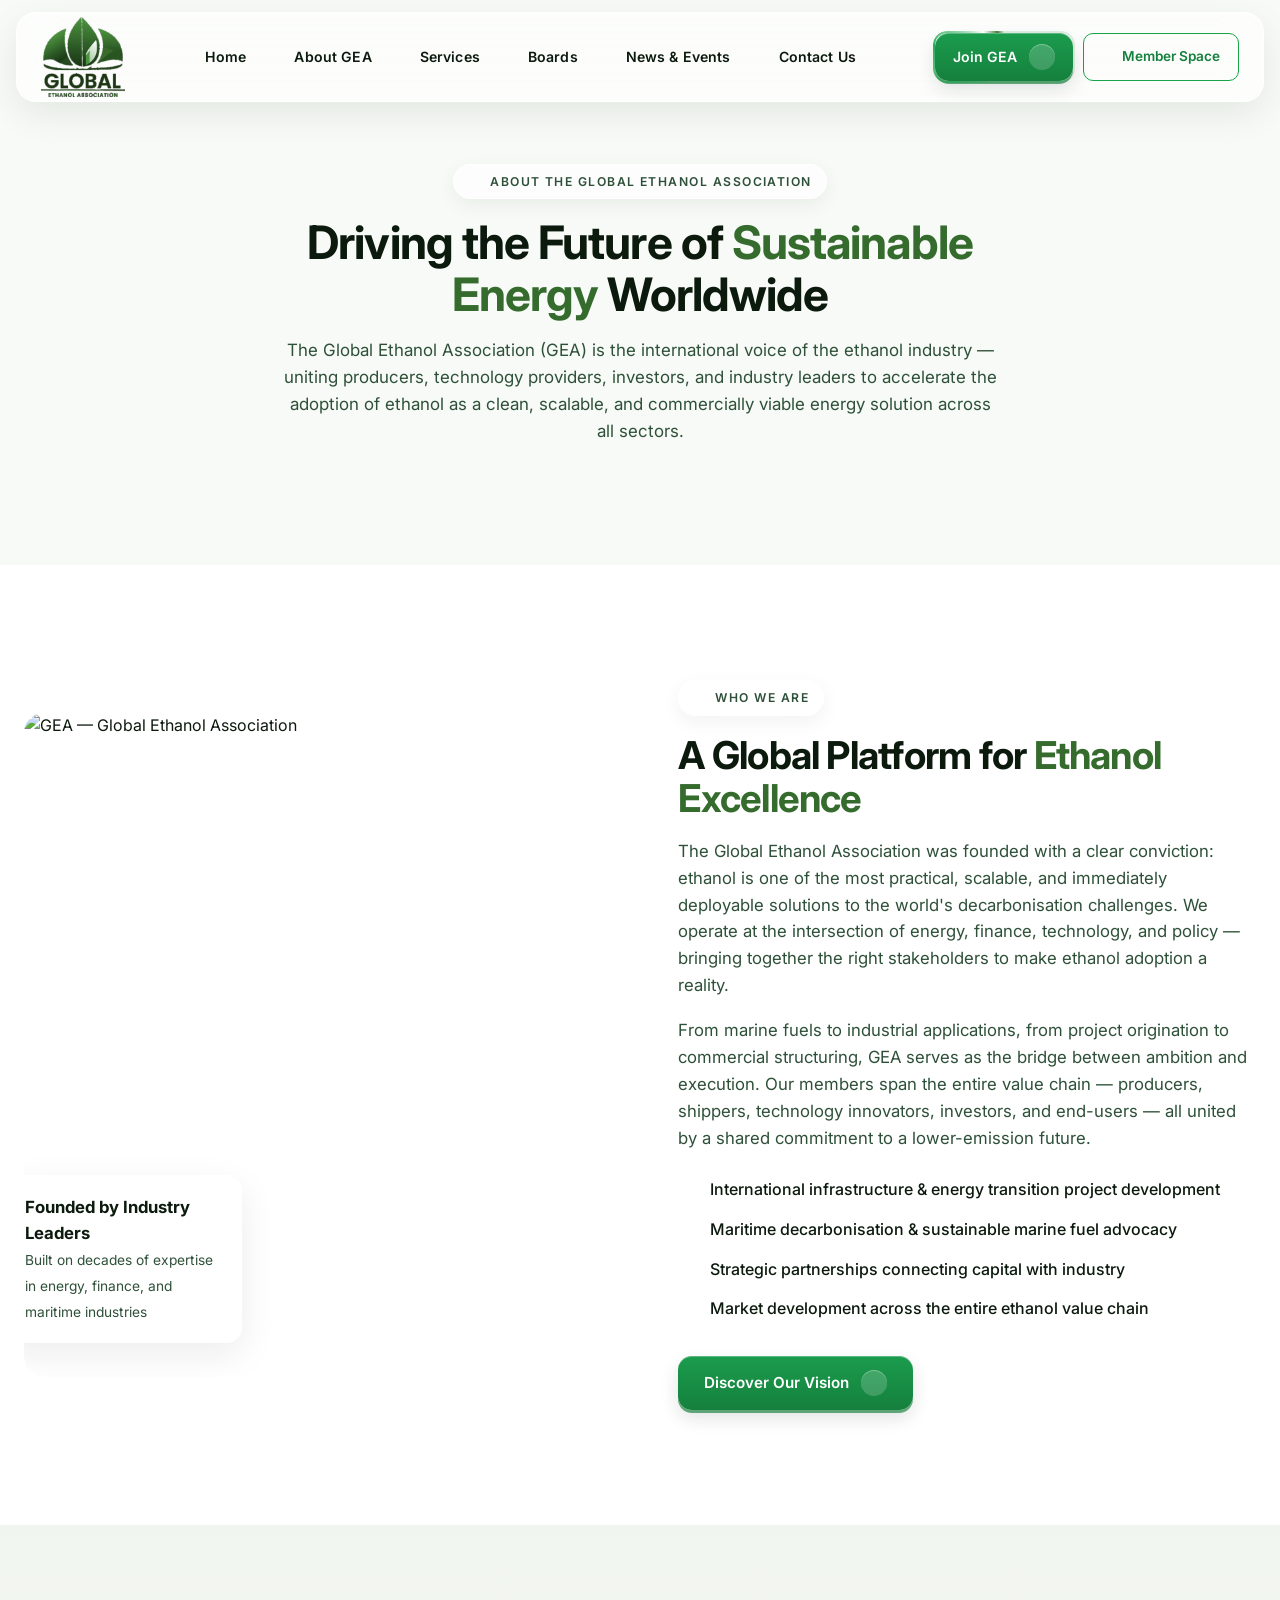
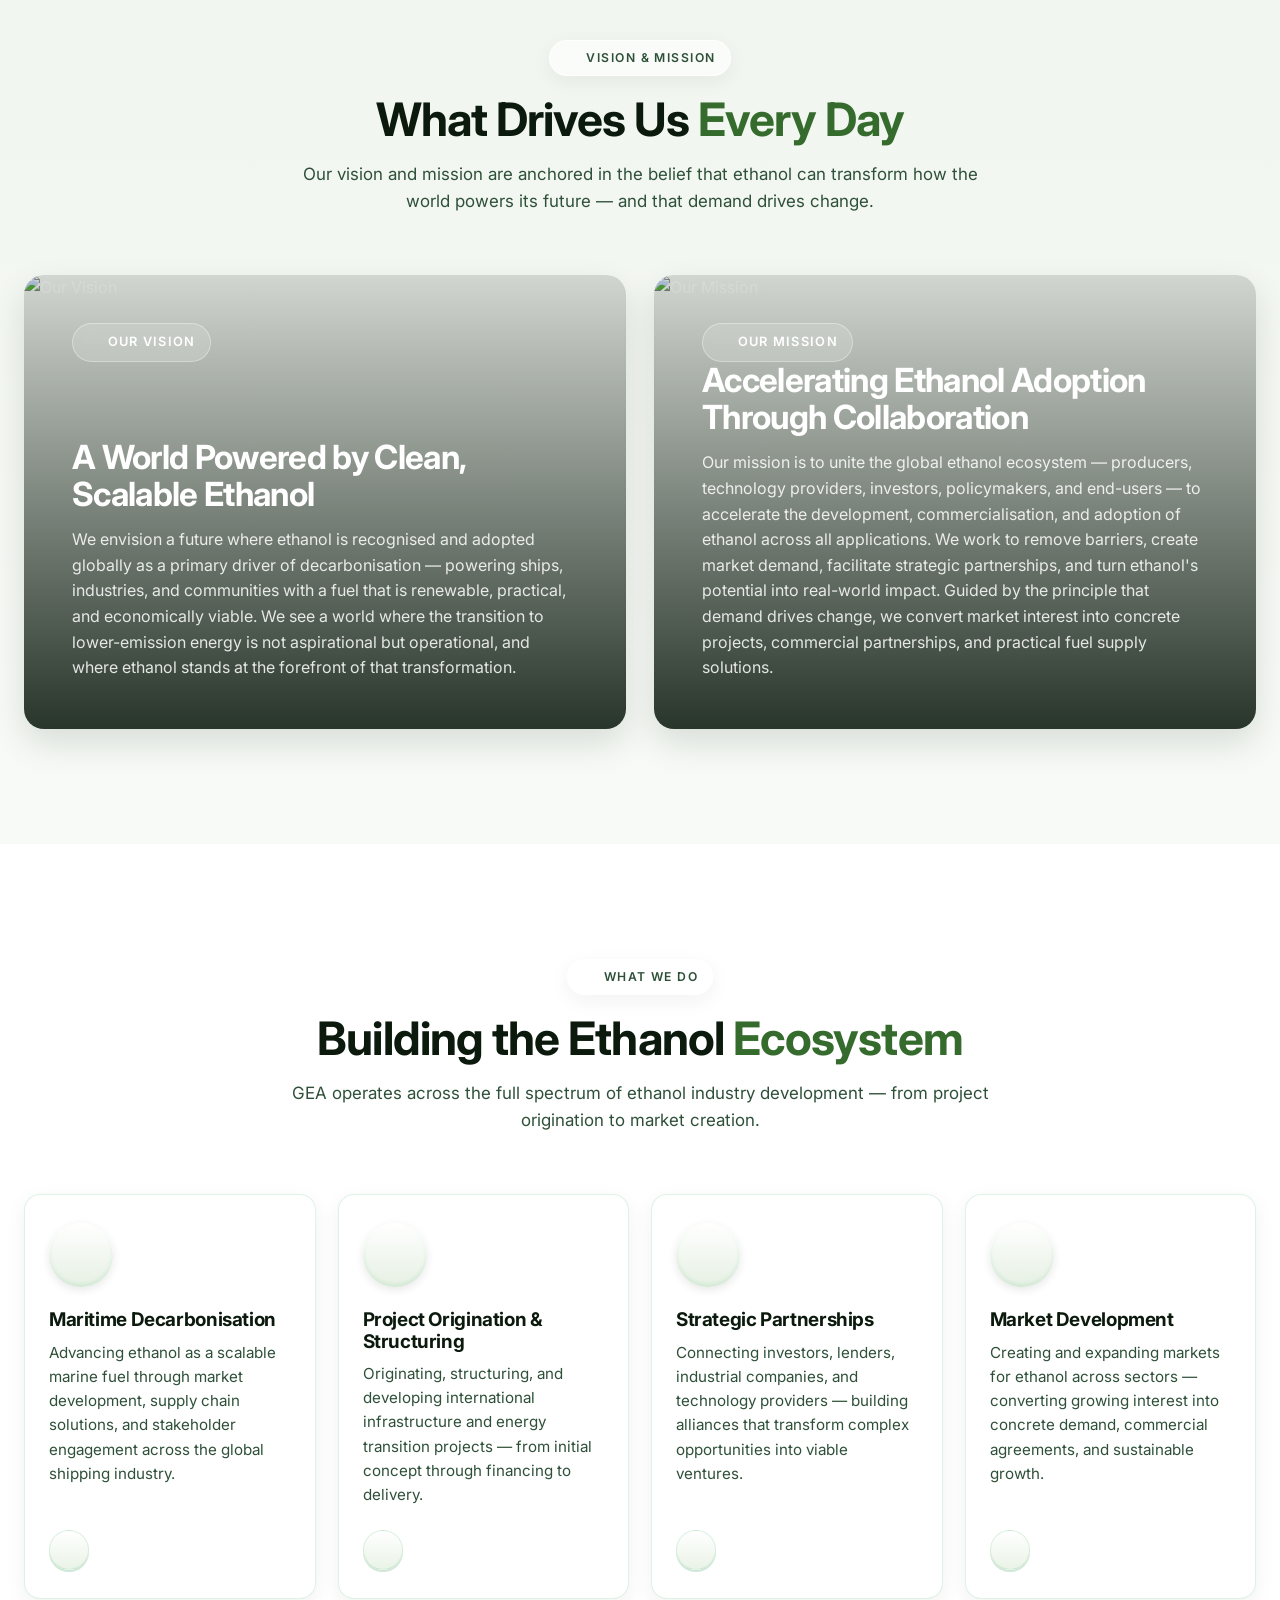
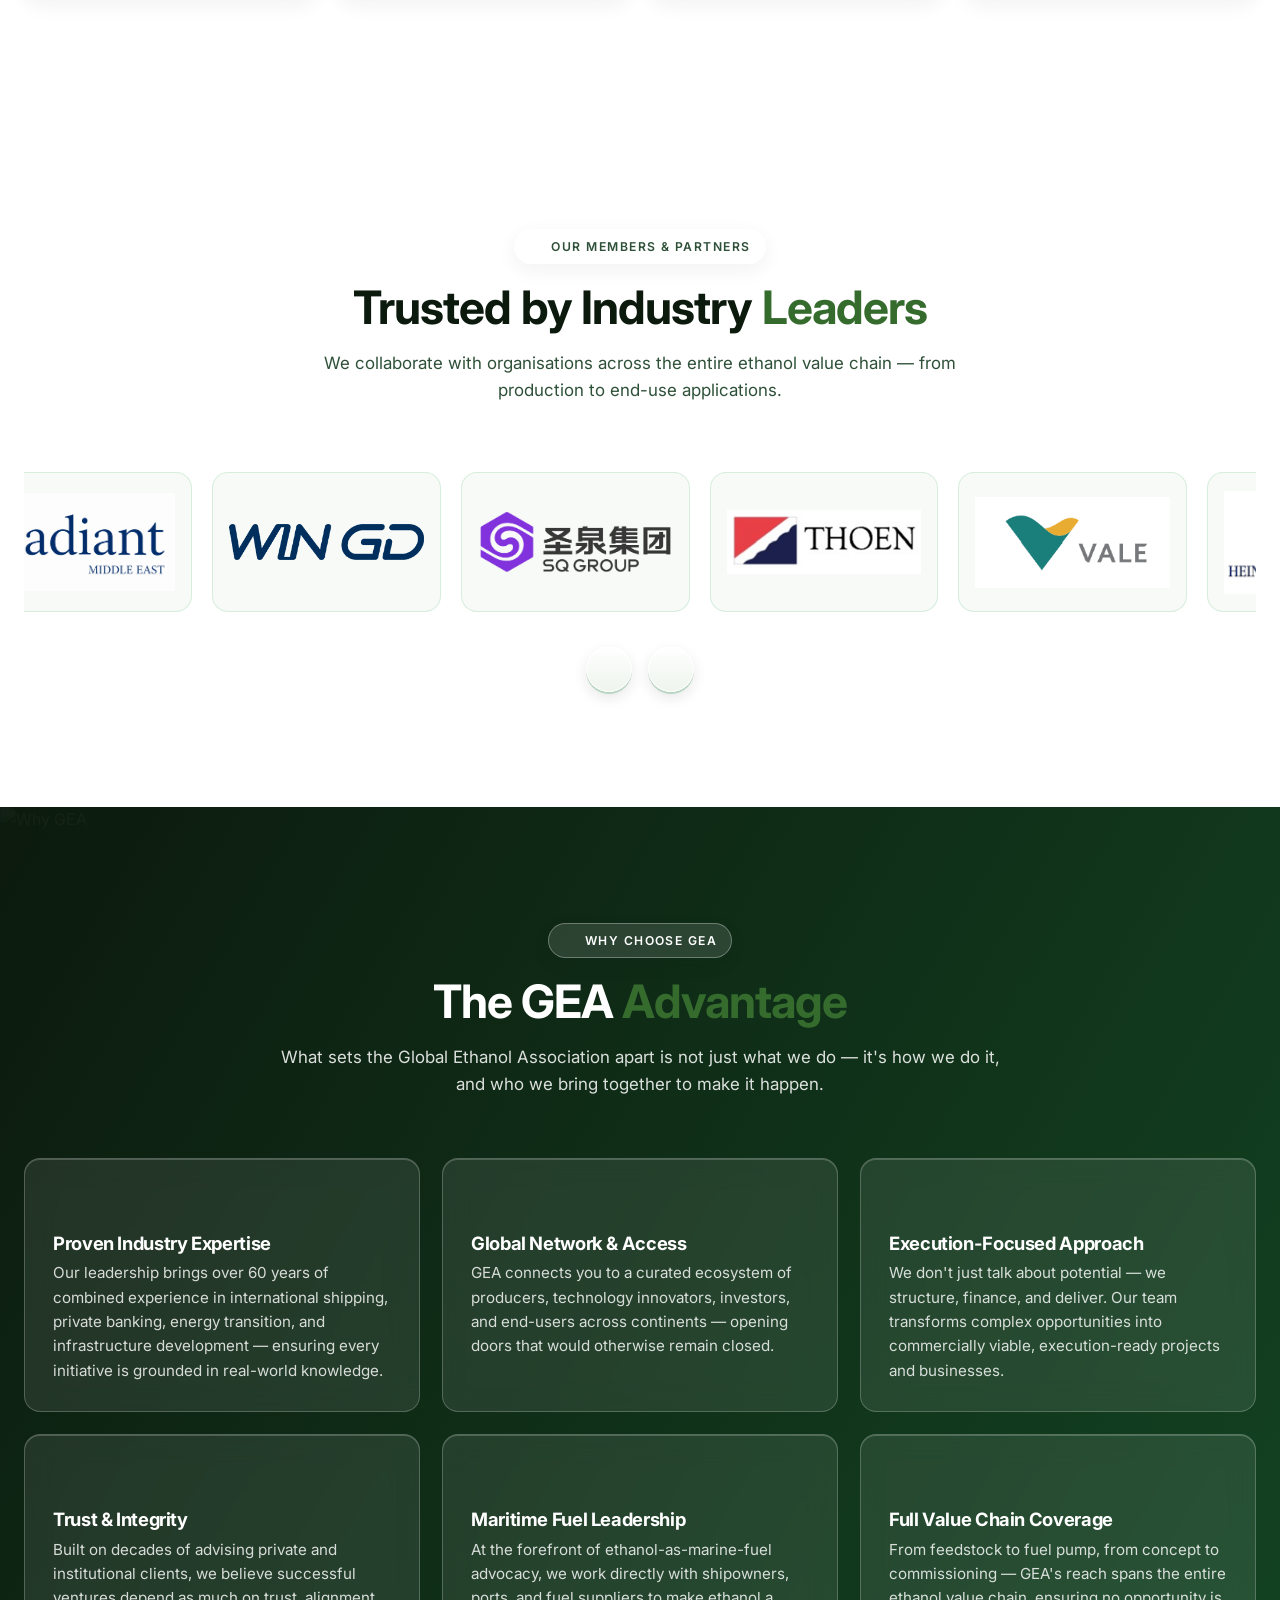
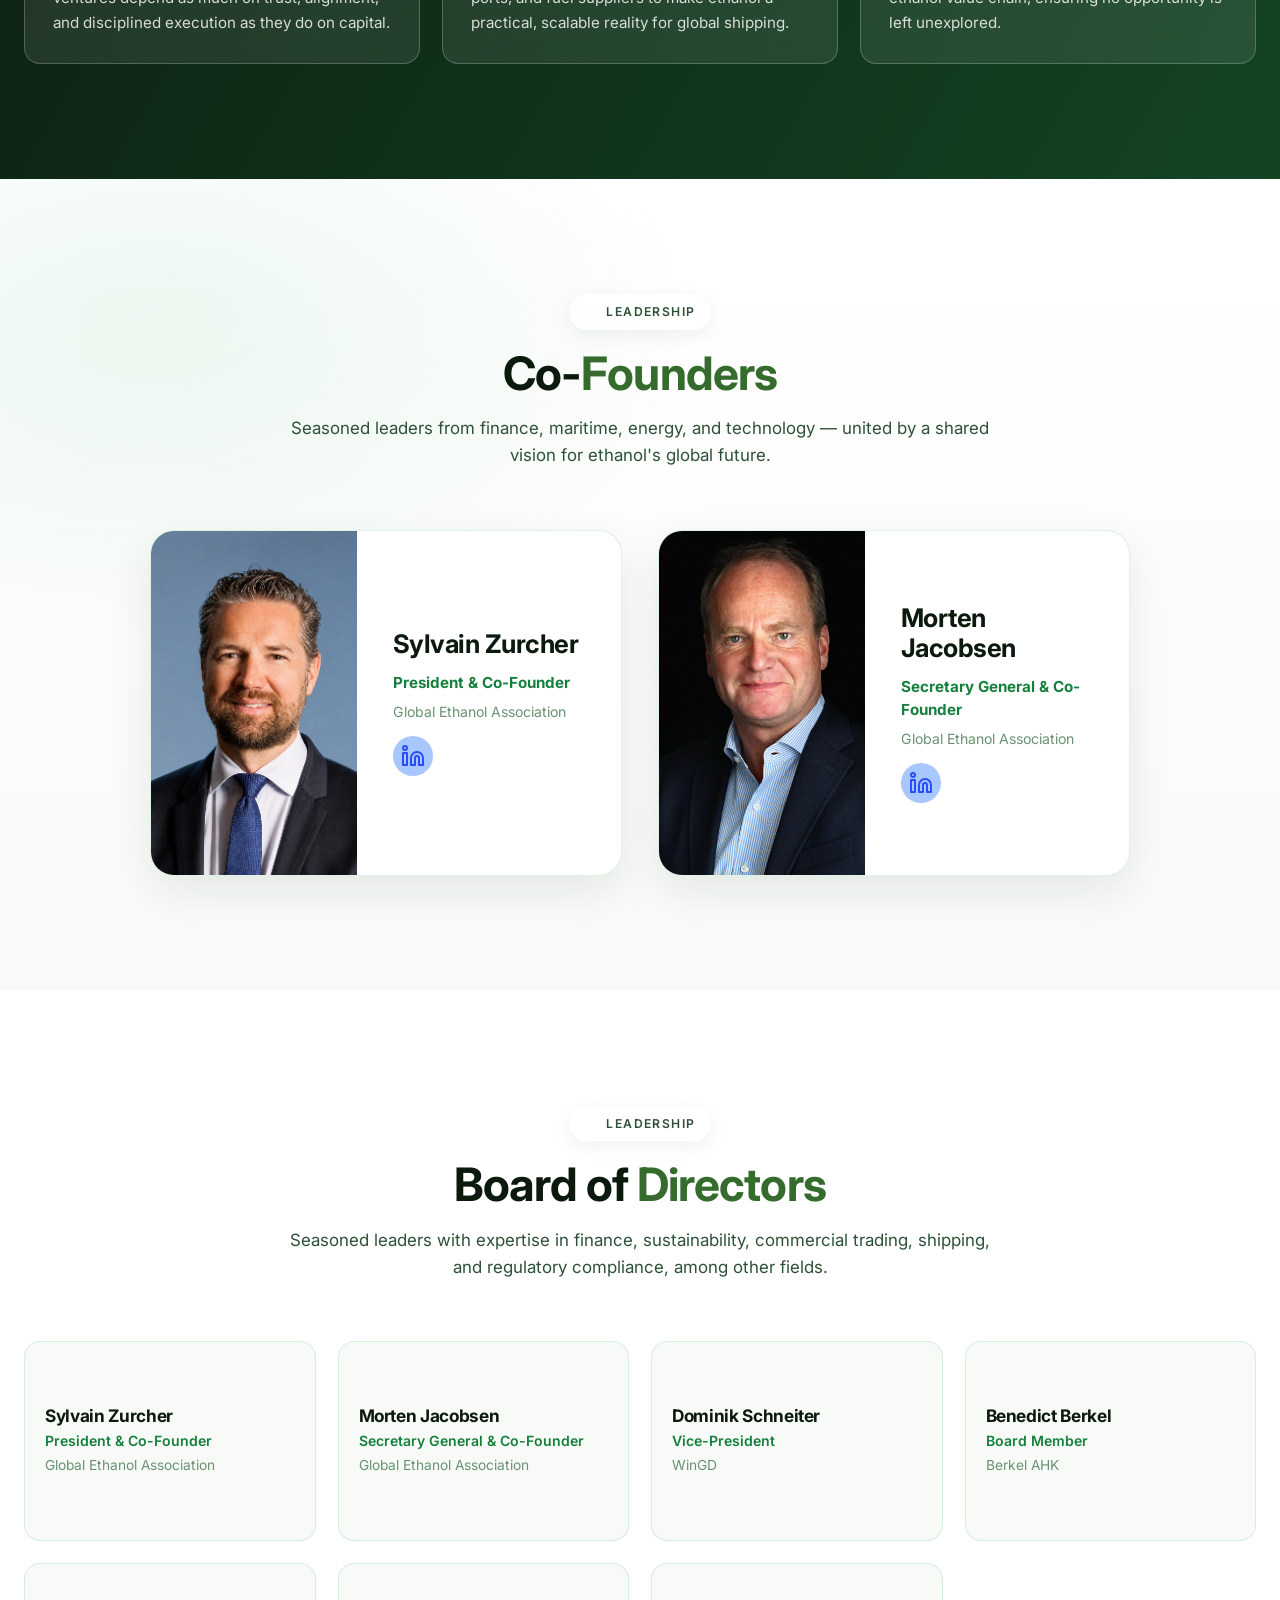
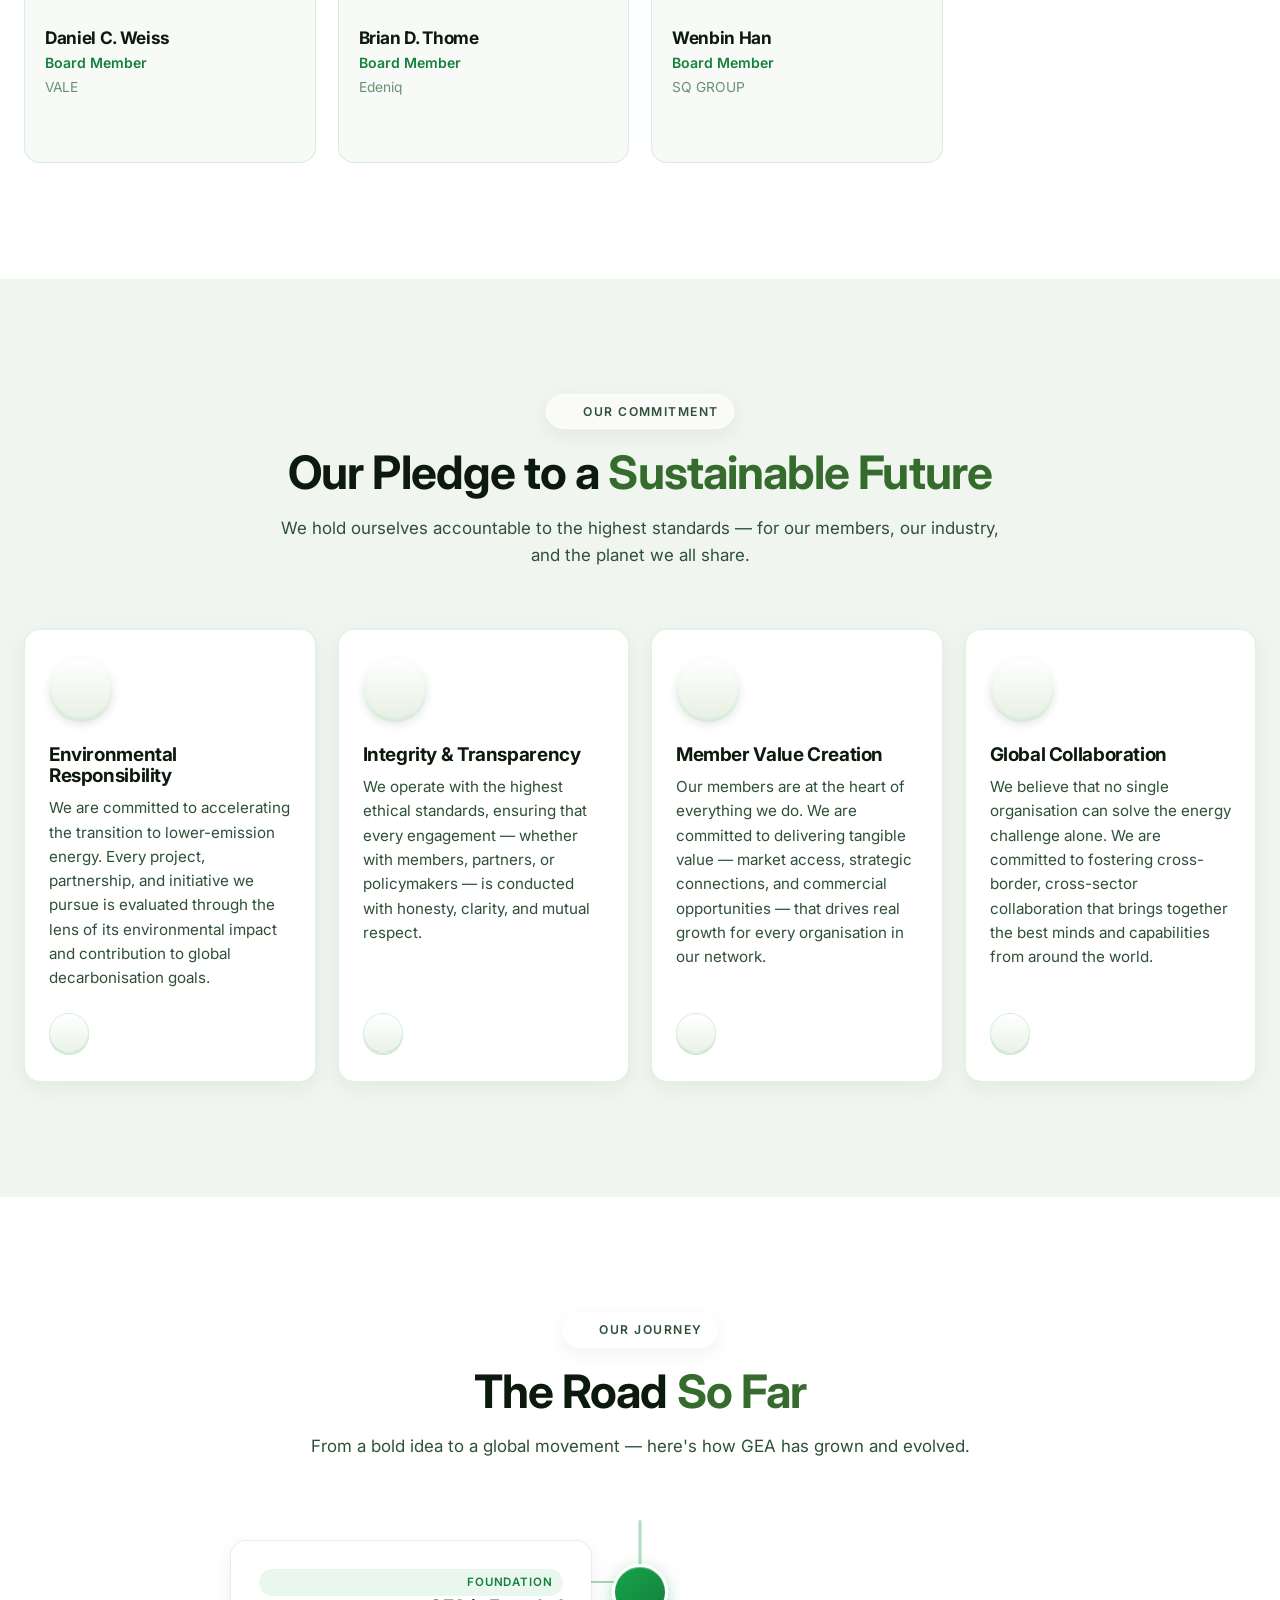
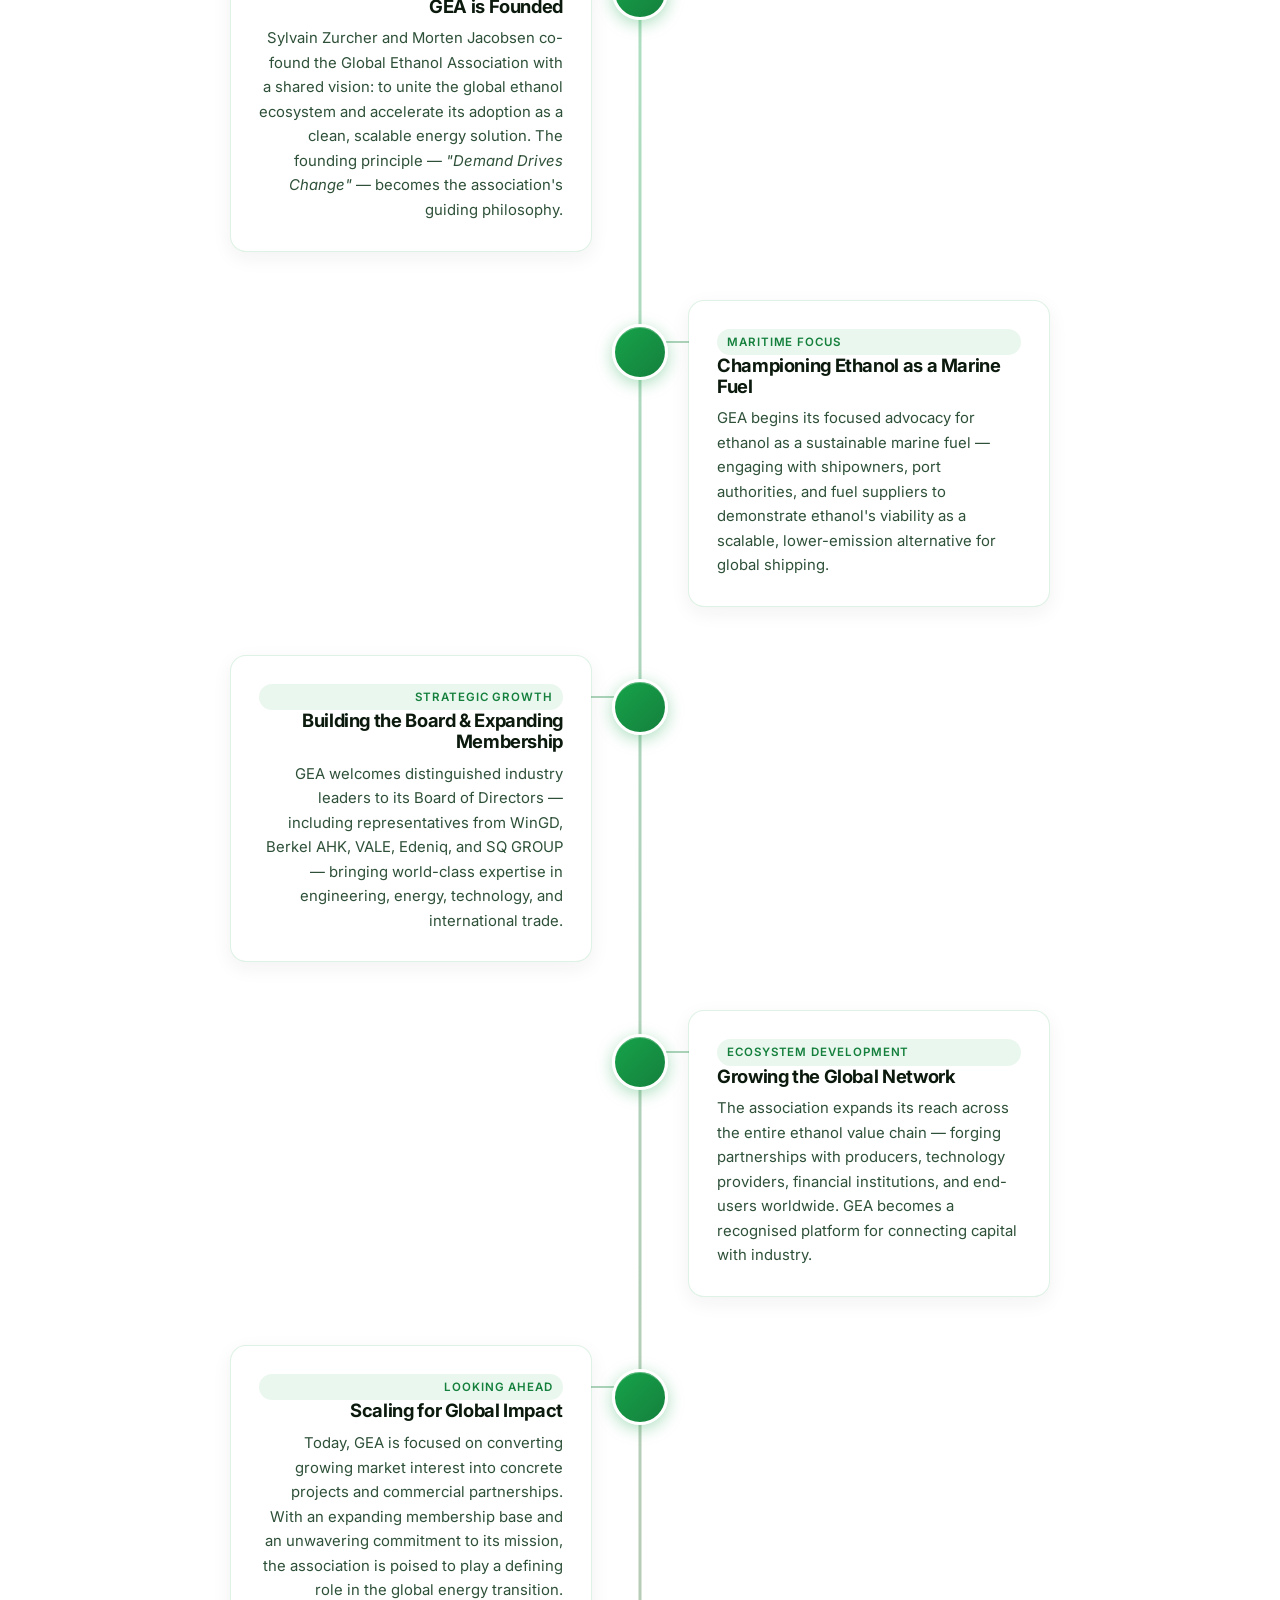
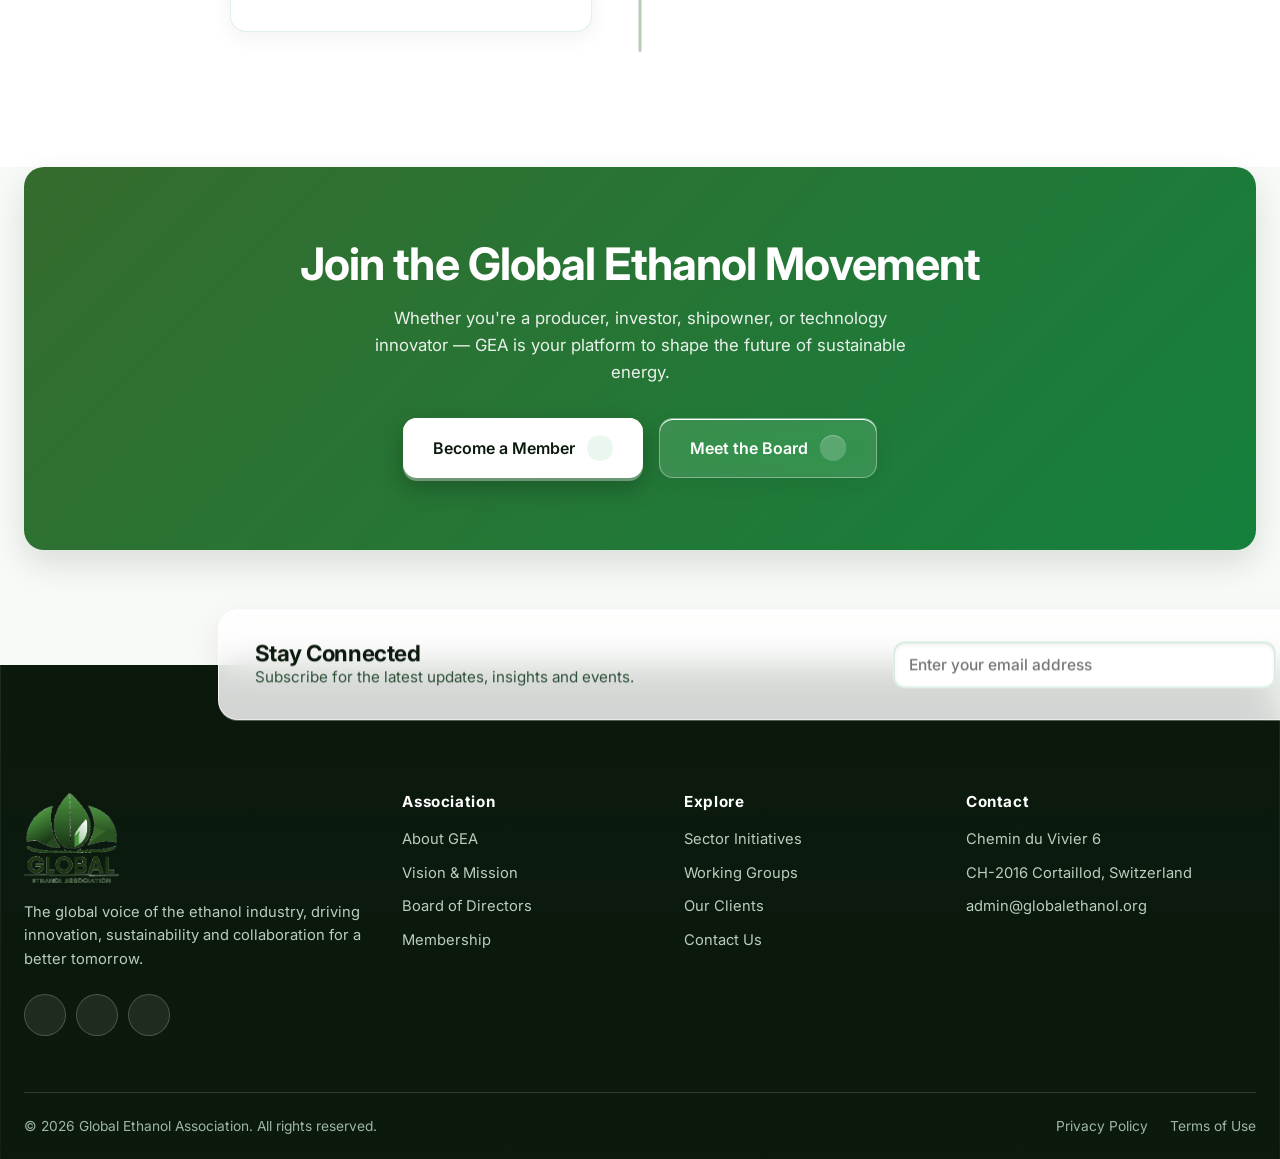
==== commit ce94d18b: "Update page titles and descriptions for consistency across the website" ====
--- a/about.html
+++ b/about.html
@@ -3,7 +3,7 @@
 <head>
 <meta charset="UTF-8">
 <meta name="viewport" content="width=device-width, initial-scale=1">
-<title>Global Ethanol Association | Stronger Together. Cleaner Future.</title>
+<title>Global Ethanol Association | Stronger Together</title>
 <meta name="description" content="The Global Ethanol Association brings together the global ethanol industry to advance renewable fuels, innovation and collaboration.">
 <link rel="preconnect" href="https://fonts.googleapis.com">
 <link rel="preconnect" href="https://fonts.gstatic.com" crossorigin>
@@ -255,6 +255,23 @@
           <h3>Sylvain Zurcher</h3>
           <p class="role">President & Co-Founder</p>
           <p class="org">Global Ethanol Association</p>
+          <a class="linkedin" href="https://www.linkedin.com/in/sylvain-zurcher-340565b2/"><svg 
+  xmlns="http://w3.org" 
+  width="24" 
+  height="24" 
+  viewBox="0 0 24 24" 
+  fill="none" 
+  stroke="currentColor" 
+  stroke-width="2" 
+  stroke-linecap="round" 
+  stroke-linejoin="round" 
+  class="lucide-linkedin"
+>
+  <path d="M16 8a6 6 0 0 1 6 6v7h-4v-7a2 2 0 0 0-2-2 2 2 0 0 0-2 2v7h-4v-7a6 6 0 0 1 6-6z"/>
+  <rect width="4" height="12" x="2" y="9"/>
+  <circle cx="4" cy="4" r="2"/>
+</svg>
+</a>
         </div>
       </article>
 
@@ -266,6 +283,23 @@
           <h3>Morten Jacobsen</h3>
           <p class="role">Secretary General & Co-Founder</p>
           <p class="org">Global Ethanol Association</p>
+           <a class="linkedin" href="https://www.linkedin.com/in/morten-jacobsen-601085147/"><svg 
+  xmlns="http://w3.org" 
+  width="24" 
+  height="24" 
+  viewBox="0 0 24 24" 
+  fill="none" 
+  stroke="currentColor" 
+  stroke-width="2" 
+  stroke-linecap="round" 
+  stroke-linejoin="round" 
+  class="lucide-linkedin"
+>
+  <path d="M16 8a6 6 0 0 1 6 6v7h-4v-7a2 2 0 0 0-2-2 2 2 0 0 0-2 2v7h-4v-7a6 6 0 0 1 6-6z"/>
+  <rect width="4" height="12" x="2" y="9"/>
+  <circle cx="4" cy="4" r="2"/>
+</svg>
+</a>
         </div>
       </article>
     </div>
@@ -278,7 +312,7 @@
     <div class="section-head center reveal">
       <span class="eyebrow"><i data-lucide="crown"></i>Leadership</span>
       <h2>Board of <em>Directors</em></h2>
-      <p>Seasoned leaders from finance, maritime, energy, and technology — united by a shared vision for ethanol's global future.</p>
+      <p>Seasoned leaders with expertise in finance, sustainability, commercial trading, shipping, and regulatory compliance, among other fields.</p>
     </div>
     <div class="board-grid">
 
@@ -290,6 +324,7 @@
           <h3>Sylvain Zurcher</h3>
           <p class="role">President & Co-Founder</p>
           <p class="org">Global Ethanol Association</p>
+          
         </div>
       </div>
 
@@ -301,6 +336,7 @@
           <h3>Morten Jacobsen</h3>
           <p class="role">Secretary General & Co-Founder</p>
           <p class="org">Global Ethanol Association</p>
+         
         </div>
       </div>
 
--- a/css/style.css
+++ b/css/style.css
@@ -2312,6 +2312,34 @@
   line-height: 1.5;
 }
 
+.cofounder-info .linkedin {
+  display: inline-flex;
+  align-items: center;
+  justify-content: center;
+  margin-top: 14px;
+  width: 40px;
+  height: 40px;
+  color: #274eff;
+  background: #a9c7ff;
+  border-radius: 50%;
+  transition: transform 450ms var(--ease-emphasized),
+    color var(--motion-normal) var(--ease-standard),
+    background-color var(--motion-normal) var(--ease-standard),
+    box-shadow var(--motion-normal) var(--ease-standard);
+}
+
+.cofounder-info .linkedin:hover,
+.cofounder-info .linkedin:focus-visible {
+  transform: translateY(-3px) scale(1.06);
+  color: #fff;
+  background: #274eff;
+  box-shadow: 0 8px 18px rgba(39, 78, 255, .25);
+}
+
+.cofounder-info .linkedin:active {
+  transform: translateY(-1px) scale(.97);
+}
+
 @media (max-width: 760px) {
   .cofounders-grid {
     width: min(100%, 560px);
@@ -5605,4 +5633,948 @@
   .svc-flow-line span {
     transform: none;
   }
+}
+
+
+
+/* =========================================================
+   GEA SECTOR INITIATIVES
+   Append to the existing stylesheet
+========================================================= */
+
+.gea-initiatives {
+  --gea-green: var(--accent, #16a34a);
+  --gea-green-dark: var(--accent-hi, #15803d);
+  --gea-green-deep: #153b2b;
+  --gea-text: var(--t1, #17231c);
+  --gea-muted: var(--t2, #657168);
+  --gea-surface: var(--bg1, #ffffff);
+  --gea-soft: var(--bg2, #f1f5ef);
+  --gea-border: var(--border, #e2e9e1);
+
+  width: 100%;
+  overflow: clip;
+  color: var(--gea-text);
+  background: var(--bg0, #f7faf6);
+  font-family: inherit;
+}
+
+.gea-initiatives *,
+.gea-initiatives *::before,
+.gea-initiatives *::after {
+  box-sizing: border-box;
+}
+
+.gea-initiative {
+  position: relative;
+  padding-bottom: clamp(64px, 8vw, 110px);
+}
+
+.gea-initiative + .gea-initiative {
+  padding-top: clamp(48px, 7vw, 96px);
+  border-top: 1px solid var(--gea-border);
+}
+
+/* =========================================================
+   HERO
+========================================================= */
+
+.gea-initiative__hero {
+  position: relative;
+  isolation: isolate;
+  display: flex;
+  align-items: center;
+  min-height: clamp(470px, 54vw, 690px);
+  padding: clamp(64px, 8vw, 112px) max(6%, calc((100vw - 1280px) / 2));
+  overflow: hidden;
+  background: var(--gea-green-deep);
+  color: #ffffff;
+}
+
+.gea-initiative__hero-image,
+.gea-initiative__hero-overlay {
+  position: absolute;
+  inset: 0;
+  z-index: -1;
+}
+
+.gea-initiative__hero-image {
+  background-position: center;
+  background-size: cover;
+  transform: scale(1.025);
+  transition: transform 1.2s cubic-bezier(.2, .7, .2, 1);
+}
+
+.gea-initiative__hero:hover .gea-initiative__hero-image {
+  transform: scale(1.065);
+}
+
+.gea-initiative__hero--marine .gea-initiative__hero-image {
+  background-image: url(
+    "https://images.unsplash.com/photo-1494412519320-aa613dfb7738?auto=format&fit=crop&w=2200&q=85"
+  );
+}
+
+.gea-initiative__hero--aviation .gea-initiative__hero-image {
+  background-image: url(
+    "https://images.unsplash.com/photo-1436491865332-7a61a109cc05?auto=format&fit=crop&w=2200&q=85"
+  );
+}
+
+.gea-initiative__hero-overlay {
+  background:
+    linear-gradient(
+      90deg,
+      rgba(7, 27, 18, .91) 0%,
+      rgba(7, 27, 18, .77) 44%,
+      rgba(7, 27, 18, .34) 100%
+    ),
+    linear-gradient(
+      0deg,
+      rgba(7, 27, 18, .42),
+      transparent 55%
+    );
+}
+
+.gea-initiative__hero-content {
+  width: min(100%, 800px);
+  position: relative;
+  z-index: 2;
+  animation: gea-hero-enter .8s cubic-bezier(.2, .7, .2, 1) both;
+}
+
+.gea-initiative__eyebrow {
+  display: inline-flex;
+  align-items: center;
+  gap: 10px;
+  margin-bottom: 26px;
+  padding: 10px 14px;
+  border: 1px solid rgba(255, 255, 255, .24);
+  border-radius: 999px;
+  background: rgba(255, 255, 255, .09);
+  color: #f1fff4;
+  font-size: 11px;
+  font-weight: 700;
+  letter-spacing: .14em;
+  text-transform: uppercase;
+  backdrop-filter: blur(10px);
+}
+
+.gea-initiative__eyebrow svg {
+  width: 17px;
+  height: 17px;
+  color: #a7f3bd;
+}
+
+.gea-initiative__hero h2 {
+  max-width: 850px;
+  margin: 0;
+  color: #ffffff;
+  font-size: clamp(2.6rem, 6.2vw, 5.6rem);
+  font-weight: 650;
+  line-height: .99;
+  letter-spacing: -.065em;
+  text-wrap: balance;
+}
+
+.gea-initiative__hero h2 span {
+  display: block;
+  margin-top: 12px;
+  color: #b9efc7;
+}
+
+.gea-initiative__hero-description {
+  max-width: 640px;
+  margin: 28px 0 0;
+  color: rgba(255, 255, 255, .84);
+  font-size: clamp(15px, 1.35vw, 18px);
+  line-height: 1.85;
+}
+
+.gea-initiative__hero-link {
+  display: inline-flex;
+  align-items: center;
+  gap: 18px;
+  margin-top: 32px;
+  padding: 15px 20px;
+  border: 1px solid rgba(255, 255, 255, .3);
+  border-radius: 8px;
+  background: rgba(255, 255, 255, .1);
+  color: #ffffff;
+  font-size: 14px;
+  font-weight: 650;
+  text-decoration: none;
+  transition:
+    background .22s ease,
+    border-color .22s ease,
+    transform .22s ease;
+}
+
+.gea-initiative__hero-link svg {
+  width: 18px;
+  height: 18px;
+  transition: transform .22s ease;
+}
+
+.gea-initiative__hero-link:hover {
+  border-color: #b9efc7;
+  background: rgba(255, 255, 255, .18);
+  transform: translateY(-2px);
+}
+
+.gea-initiative__hero-link:hover svg {
+  transform: translate(3px, 3px);
+}
+
+.gea-initiative__hero-caption {
+  display: flex;
+  align-items: center;
+  gap: 12px;
+  margin-top: 60px;
+  color: rgba(255, 255, 255, .68);
+  font-size: 12px;
+  letter-spacing: .02em;
+}
+
+.gea-initiative__caption-line {
+  width: 34px;
+  height: 1px;
+  background: #b9efc7;
+}
+
+.gea-initiative__hero-index {
+  position: absolute;
+  right: max(6%, calc((100vw - 1280px) / 2));
+  bottom: 54px;
+  display: flex;
+  align-items: center;
+  gap: 13px;
+  color: rgba(255, 255, 255, .78);
+  font-size: 11px;
+  font-weight: 650;
+  letter-spacing: .13em;
+}
+
+.gea-initiative__hero-index span:first-child {
+  color: #b9efc7;
+  font-size: 25px;
+  letter-spacing: -.04em;
+}
+
+.gea-initiative__index-divider {
+  width: 34px;
+  height: 1px;
+  background: rgba(255, 255, 255, .42);
+}
+
+/* =========================================================
+   MAIN BODY
+========================================================= */
+
+.gea-initiative__body {
+  width: min(100% - 48px, 1240px);
+  margin: 0 auto;
+}
+
+.gea-initiative__intro {
+  display: grid;
+  grid-template-columns: .7fr 1.3fr;
+  gap: clamp(32px, 7vw, 110px);
+  padding: clamp(64px, 8vw, 108px) 0;
+  border-bottom: 1px solid var(--gea-border);
+}
+
+.gea-initiative__intro-label {
+  display: flex;
+  align-items: flex-start;
+  gap: 10px;
+  padding-top: 10px;
+  color: var(--gea-muted);
+  font-size: 11px;
+  font-weight: 750;
+  letter-spacing: .14em;
+}
+
+.gea-initiative__label-dot {
+  flex: 0 0 auto;
+  width: 8px;
+  height: 8px;
+  margin-top: 3px;
+  border-radius: 50%;
+  background: var(--gea-green);
+  box-shadow: 0 0 0 5px rgba(22, 163, 74, .1);
+}
+
+.gea-initiative__intro-content h3 {
+  max-width: 800px;
+  margin: 0 0 26px;
+  font-size: clamp(2rem, 4vw, 3.5rem);
+  font-weight: 650;
+  line-height: 1.1;
+  letter-spacing: -.055em;
+  text-wrap: balance;
+}
+
+.gea-initiative__intro-content p {
+  max-width: 780px;
+  margin: 0 0 18px;
+  color: var(--gea-muted);
+  font-size: 15px;
+  line-height: 1.95;
+}
+
+.gea-initiative__intro-content p:last-child {
+  margin-bottom: 0;
+}
+
+/* =========================================================
+   STRATEGY SECTION
+========================================================= */
+
+.gea-initiative__strategy {
+  padding: clamp(64px, 8vw, 105px) 0;
+  scroll-margin-top: 100px;
+}
+
+.gea-initiative__section-heading {
+  display: flex;
+  align-items: flex-end;
+  justify-content: space-between;
+  gap: 36px;
+  margin-bottom: 42px;
+}
+
+.gea-initiative__overline {
+  display: block;
+  margin-bottom: 16px;
+  color: var(--gea-green-dark);
+  font-size: 11px;
+  font-weight: 750;
+  letter-spacing: .15em;
+}
+
+.gea-initiative__section-heading h3 {
+  max-width: 680px;
+  margin: 0;
+  font-size: clamp(2rem, 4.4vw, 3.6rem);
+  font-weight: 650;
+  line-height: 1.08;
+  letter-spacing: -.055em;
+  text-wrap: balance;
+}
+
+.gea-initiative__section-heading h3 span {
+  color: var(--gea-green-dark);
+}
+
+.gea-initiative__section-heading > p {
+  max-width: 380px;
+  margin: 0 0 4px;
+  color: var(--gea-muted);
+  font-size: 14px;
+  line-height: 1.9;
+}
+
+/* =========================================================
+   PILLAR CARDS
+========================================================= */
+
+.gea-initiative__grid {
+  display: grid;
+  grid-template-columns: repeat(2, minmax(0, 1fr));
+  gap: 18px;
+}
+
+.gea-pillar {
+  position: relative;
+  display: flex;
+  flex-direction: column;
+  min-width: 0;
+  min-height: 330px;
+  padding: clamp(24px, 3vw, 36px);
+  overflow: hidden;
+  border: 1px solid var(--gea-border);
+  border-radius: 16px;
+  background: var(--gea-surface);
+  transition:
+    transform .28s cubic-bezier(.2, .7, .2, 1),
+    border-color .28s ease,
+    box-shadow .28s ease;
+}
+
+.gea-pillar::after {
+  position: absolute;
+  right: -40px;
+  bottom: -65px;
+  width: 150px;
+  height: 150px;
+  border-radius: 50%;
+  background: rgba(22, 163, 74, .055);
+  content: "";
+  pointer-events: none;
+  transition: transform .4s ease;
+}
+
+.gea-pillar:hover {
+  z-index: 1;
+  transform: translateY(-5px);
+  border-color: rgba(22, 163, 74, .4);
+  box-shadow: 0 18px 45px rgba(24, 53, 32, .075);
+}
+
+.gea-pillar:hover::after {
+  transform: scale(1.35);
+}
+
+.gea-pillar__top {
+  display: flex;
+  align-items: center;
+  justify-content: space-between;
+  gap: 20px;
+  margin-bottom: 28px;
+}
+
+.gea-pillar__number {
+  color: #a1aaa3;
+  font-size: 13px;
+  font-weight: 750;
+  letter-spacing: .08em;
+}
+
+.gea-pillar__icon {
+  display: grid;
+  width: 54px;
+  height: 54px;
+  place-items: center;
+  border: 1px solid rgba(22, 163, 74, .15);
+  border-radius: 14px;
+  background: var(--gea-soft);
+  color: var(--gea-green-dark);
+  transition:
+    color .25s ease,
+    background .25s ease,
+    transform .25s ease;
+}
+
+.gea-pillar__icon svg {
+  width: 24px;
+  height: 24px;
+  stroke-width: 1.7;
+}
+
+.gea-pillar:hover .gea-pillar__icon {
+  transform: translateY(-2px) rotate(-3deg);
+  background: var(--gea-green-dark);
+  color: #ffffff;
+}
+
+.gea-pillar h4 {
+  position: relative;
+  z-index: 1;
+  margin: 0 0 14px;
+  font-size: clamp(19px, 2vw, 24px);
+  font-weight: 650;
+  line-height: 1.35;
+  letter-spacing: -.035em;
+}
+
+.gea-pillar > p {
+  position: relative;
+  z-index: 1;
+  margin: 0 0 26px;
+  color: var(--gea-muted);
+  font-size: 14px;
+  line-height: 1.85;
+}
+
+.gea-pillar__footer {
+  position: relative;
+  z-index: 1;
+  display: flex;
+  align-items: center;
+  justify-content: space-between;
+  gap: 12px;
+  margin-top: auto;
+  padding-top: 18px;
+  border-top: 1px solid var(--gea-border);
+  color: var(--gea-green-dark);
+  font-size: 12px;
+  font-weight: 700;
+}
+
+.gea-pillar__footer svg {
+  width: 17px;
+  height: 17px;
+  transition: transform .22s ease;
+}
+
+.gea-pillar:hover .gea-pillar__footer svg {
+  transform: translate(3px, -3px);
+}
+
+/* =========================================================
+   VISION & MISSION
+========================================================= */
+
+.gea-initiative__purpose {
+  display: grid;
+  grid-template-columns: repeat(2, minmax(0, 1fr));
+  gap: 18px;
+  padding: 0 0 clamp(64px, 8vw, 100px);
+}
+
+.gea-purpose-card {
+  position: relative;
+  min-width: 0;
+  padding: clamp(28px, 4vw, 46px);
+  overflow: hidden;
+  border: 1px solid var(--gea-border);
+  border-radius: 16px;
+  background: var(--gea-surface);
+}
+
+.gea-purpose-card--vision {
+  background:
+    linear-gradient(
+      140deg,
+      rgba(22, 163, 74, .065),
+      transparent 75%
+    ),
+    var(--gea-surface);
+}
+
+.gea-purpose-card--mission {
+  background:
+    linear-gradient(
+      140deg,
+      rgba(21, 128, 61, .07),
+      transparent 75%
+    ),
+    var(--gea-surface);
+}
+
+.gea-purpose-card__icon {
+  display: grid;
+  width: 52px;
+  height: 52px;
+  margin-bottom: 26px;
+  place-items: center;
+  border-radius: 14px;
+  background: rgba(22, 163, 74, .1);
+  color: var(--gea-green-dark);
+}
+
+.gea-purpose-card__icon svg {
+  width: 25px;
+  height: 25px;
+  stroke-width: 1.7;
+}
+
+.gea-purpose-card__label {
+  display: block;
+  margin-bottom: 13px;
+  color: var(--gea-green-dark);
+  font-size: 11px;
+  font-weight: 750;
+  letter-spacing: .16em;
+}
+
+.gea-purpose-card h4 {
+  margin: 0 0 16px;
+  font-size: clamp(22px, 2.6vw, 31px);
+  font-weight: 650;
+  line-height: 1.25;
+  letter-spacing: -.04em;
+}
+
+.gea-purpose-card p {
+  max-width: 540px;
+  margin: 0;
+  color: var(--gea-muted);
+  font-size: 14px;
+  line-height: 1.9;
+}
+
+/* =========================================================
+   CLOSING BANNER
+========================================================= */
+
+.gea-initiative__closing {
+  display: grid;
+  grid-template-columns: auto minmax(0, 1fr) auto;
+  align-items: center;
+  gap: 24px;
+  width: min(100% - 48px, 1240px);
+  margin: 0 auto;
+  padding: clamp(25px, 4vw, 42px);
+  border-radius: 16px;
+  background:
+    radial-gradient(
+      circle at 90% 10%,
+      rgba(167, 243, 189, .14),
+      transparent 35%
+    ),
+    #173d2b;
+  color: #ffffff;
+}
+
+.gea-initiative__closing-icon {
+  display: grid;
+  width: 58px;
+  height: 58px;
+  place-items: center;
+  border: 1px solid rgba(255, 255, 255, .18);
+  border-radius: 14px;
+  background: rgba(255, 255, 255, .08);
+  color: #b9efc7;
+}
+
+.gea-initiative__closing-icon svg {
+  width: 27px;
+  height: 27px;
+}
+
+.gea-initiative__closing > div:nth-child(2) span {
+  display: block;
+  margin-bottom: 9px;
+  color: #b9efc7;
+  font-size: 10px;
+  font-weight: 750;
+  letter-spacing: .15em;
+}
+
+.gea-initiative__closing h3 {
+  max-width: 760px;
+  margin: 0;
+  color: #ffffff;
+  font-size: clamp(20px, 2.8vw, 30px);
+  font-weight: 600;
+  line-height: 1.3;
+  letter-spacing: -.035em;
+}
+
+.gea-initiative__closing > a {
+  display: grid;
+  width: 48px;
+  height: 48px;
+  place-items: center;
+  border: 1px solid rgba(255, 255, 255, .25);
+  border-radius: 50%;
+  color: #ffffff;
+  text-decoration: none;
+  transition:
+    background .22s ease,
+    color .22s ease,
+    transform .22s ease;
+}
+
+.gea-initiative__closing > a svg {
+  width: 21px;
+  height: 21px;
+}
+
+.gea-initiative__closing > a:hover {
+  transform: translate(2px, -2px);
+  background: #b9efc7;
+  color: #173d2b;
+}
+
+/* =========================================================
+   SCROLL REVEAL ANIMATION
+========================================================= */
+
+.gea-initiatives .gea-reveal {
+  opacity: 1;
+  transform: none;
+}
+
+.gea-initiatives.gea-motion-ready .gea-reveal {
+  opacity: 0;
+  transform: translateY(24px);
+  transition:
+    opacity .7s cubic-bezier(.2, .7, .2, 1),
+    transform .7s cubic-bezier(.2, .7, .2, 1);
+}
+
+.gea-initiatives.gea-motion-ready .gea-reveal.gea-revealed {
+  opacity: 1;
+  transform: translateY(0);
+}
+
+.gea-initiative__grid .gea-pillar:nth-child(2) {
+  transition-delay: 80ms;
+}
+
+.gea-initiative__grid .gea-pillar:nth-child(3) {
+  transition-delay: 150ms;
+}
+
+.gea-initiative__grid .gea-pillar:nth-child(4) {
+  transition-delay: 220ms;
+}
+
+@keyframes gea-hero-enter {
+  from {
+    opacity: 0;
+    transform: translateY(22px);
+  }
+
+  to {
+    opacity: 1;
+    transform: translateY(0);
+  }
+}
+
+/* =========================================================
+   TABLET
+========================================================= */
+
+@media (max-width: 900px) {
+  .gea-initiative__hero {
+    min-height: 550px;
+    padding-right: 6%;
+    padding-left: 6%;
+  }
+
+  .gea-initiative__hero-index {
+    right: 6%;
+  }
+
+  .gea-initiative__intro {
+    grid-template-columns: 1fr;
+    gap: 25px;
+  }
+
+  .gea-initiative__section-heading {
+    align-items: flex-start;
+    flex-direction: column;
+    gap: 18px;
+  }
+
+  .gea-initiative__section-heading > p {
+    max-width: 650px;
+  }
+
+  .gea-pillar {
+    min-height: 350px;
+  }
+}
+
+/* =========================================================
+   MOBILE
+========================================================= */
+
+@media (max-width: 600px) {
+  .gea-initiative {
+    padding-bottom: 58px;
+  }
+
+  .gea-initiative + .gea-initiative {
+    padding-top: 52px;
+  }
+
+  .gea-initiative__hero {
+    min-height: 560px;
+    min-height: min(650px, 90svh);
+    align-items: flex-end;
+    padding: 76px 24px 92px;
+  }
+
+  .gea-initiative__hero-overlay {
+    background:
+      linear-gradient(
+        0deg,
+        rgba(7, 27, 18, .94) 0%,
+        rgba(7, 27, 18, .77) 55%,
+        rgba(7, 27, 18, .3) 100%
+      );
+  }
+
+  .gea-initiative__hero h2 {
+    font-size: clamp(2.7rem, 12vw, 4.3rem);
+  }
+
+  .gea-initiative__hero-description {
+    margin-top: 22px;
+    font-size: 14px;
+    line-height: 1.8;
+  }
+
+  .gea-initiative__hero-caption {
+    margin-top: 36px;
+    font-size: 11px;
+    line-height: 1.6;
+  }
+
+  .gea-initiative__hero-index {
+    top: 24px;
+    right: 24px;
+    bottom: auto;
+  }
+
+  .gea-initiative__body {
+    width: calc(100% - 40px);
+  }
+
+  .gea-initiative__intro {
+    gap: 22px;
+    padding: 58px 0;
+  }
+
+  .gea-initiative__intro-content h3 {
+    font-size: clamp(2rem, 9vw, 2.8rem);
+  }
+
+  .gea-initiative__intro-content p {
+    font-size: 14px;
+    line-height: 1.85;
+  }
+
+  .gea-initiative__strategy {
+    padding: 58px 0;
+  }
+
+  .gea-initiative__section-heading {
+    margin-bottom: 28px;
+  }
+
+  .gea-initiative__section-heading h3 {
+    font-size: clamp(2rem, 9vw, 2.8rem);
+  }
+
+  .gea-initiative__section-heading > p {
+    font-size: 13px;
+  }
+
+  .gea-initiative__grid {
+    grid-template-columns: minmax(0, 1fr);
+    gap: 14px;
+  }
+
+  .gea-pillar {
+    min-height: auto;
+    padding: 25px;
+  }
+
+  .gea-pillar__top {
+    margin-bottom: 23px;
+  }
+
+  .gea-pillar h4 {
+    font-size: 21px;
+  }
+
+  .gea-pillar > p {
+    font-size: 13px;
+    line-height: 1.85;
+  }
+
+  .gea-initiative__purpose {
+    grid-template-columns: minmax(0, 1fr);
+    gap: 14px;
+    padding-bottom: 58px;
+  }
+
+  .gea-purpose-card {
+    padding: 27px;
+  }
+
+  .gea-purpose-card h4 {
+    font-size: 25px;
+  }
+
+  .gea-purpose-card p {
+    font-size: 13px;
+  }
+
+  .gea-initiative__closing {
+    grid-template-columns: auto minmax(0, 1fr);
+    gap: 17px;
+    width: calc(100% - 40px);
+    padding: 24px;
+  }
+
+  .gea-initiative__closing-icon {
+    width: 46px;
+    height: 46px;
+  }
+
+  .gea-initiative__closing h3 {
+    font-size: 20px;
+  }
+
+  .gea-initiative__closing > a {
+    grid-column: 2;
+    justify-self: start;
+    width: 42px;
+    height: 42px;
+  }
+}
+
+/* =========================================================
+   SMALL MOBILE
+========================================================= */
+
+@media (max-width: 360px) {
+  .gea-initiative__hero {
+    padding-right: 20px;
+    padding-left: 20px;
+  }
+
+  .gea-initiative__hero h2 {
+    font-size: 2.5rem;
+  }
+
+  .gea-initiative__body {
+    width: calc(100% - 32px);
+  }
+
+  .gea-pillar,
+  .gea-purpose-card {
+    padding: 21px;
+  }
+
+  .gea-initiative__closing {
+    width: calc(100% - 32px);
+    padding: 19px;
+  }
+}
+
+/* =========================================================
+   ACCESSIBILITY
+========================================================= */
+
+.gea-initiatives a:focus-visible {
+  outline: 3px solid var(--gea-green);
+  outline-offset: 4px;
+}
+
+@media (prefers-reduced-motion: reduce) {
+  .gea-initiatives *,
+  .gea-initiatives *::before,
+  .gea-initiatives *::after {
+    scroll-behavior: auto !important;
+    animation-duration: .01ms !important;
+    animation-iteration-count: 1 !important;
+    transition-duration: .01ms !important;
+  }
+
+  .gea-initiatives.gea-motion-ready .gea-reveal {
+    opacity: 1;
+    transform: none;
+  }
+}
+
+
+@media (hover: hover) and (pointer: fine) {
+  .gea-pillar {
+    background:
+      radial-gradient(
+        260px circle at var(--gea-pointer-x, -500px)
+          var(--gea-pointer-y, -500px),
+        rgba(22, 163, 74, .055),
+        transparent 72%
+      ),
+      var(--gea-surface);
+  }
 }
